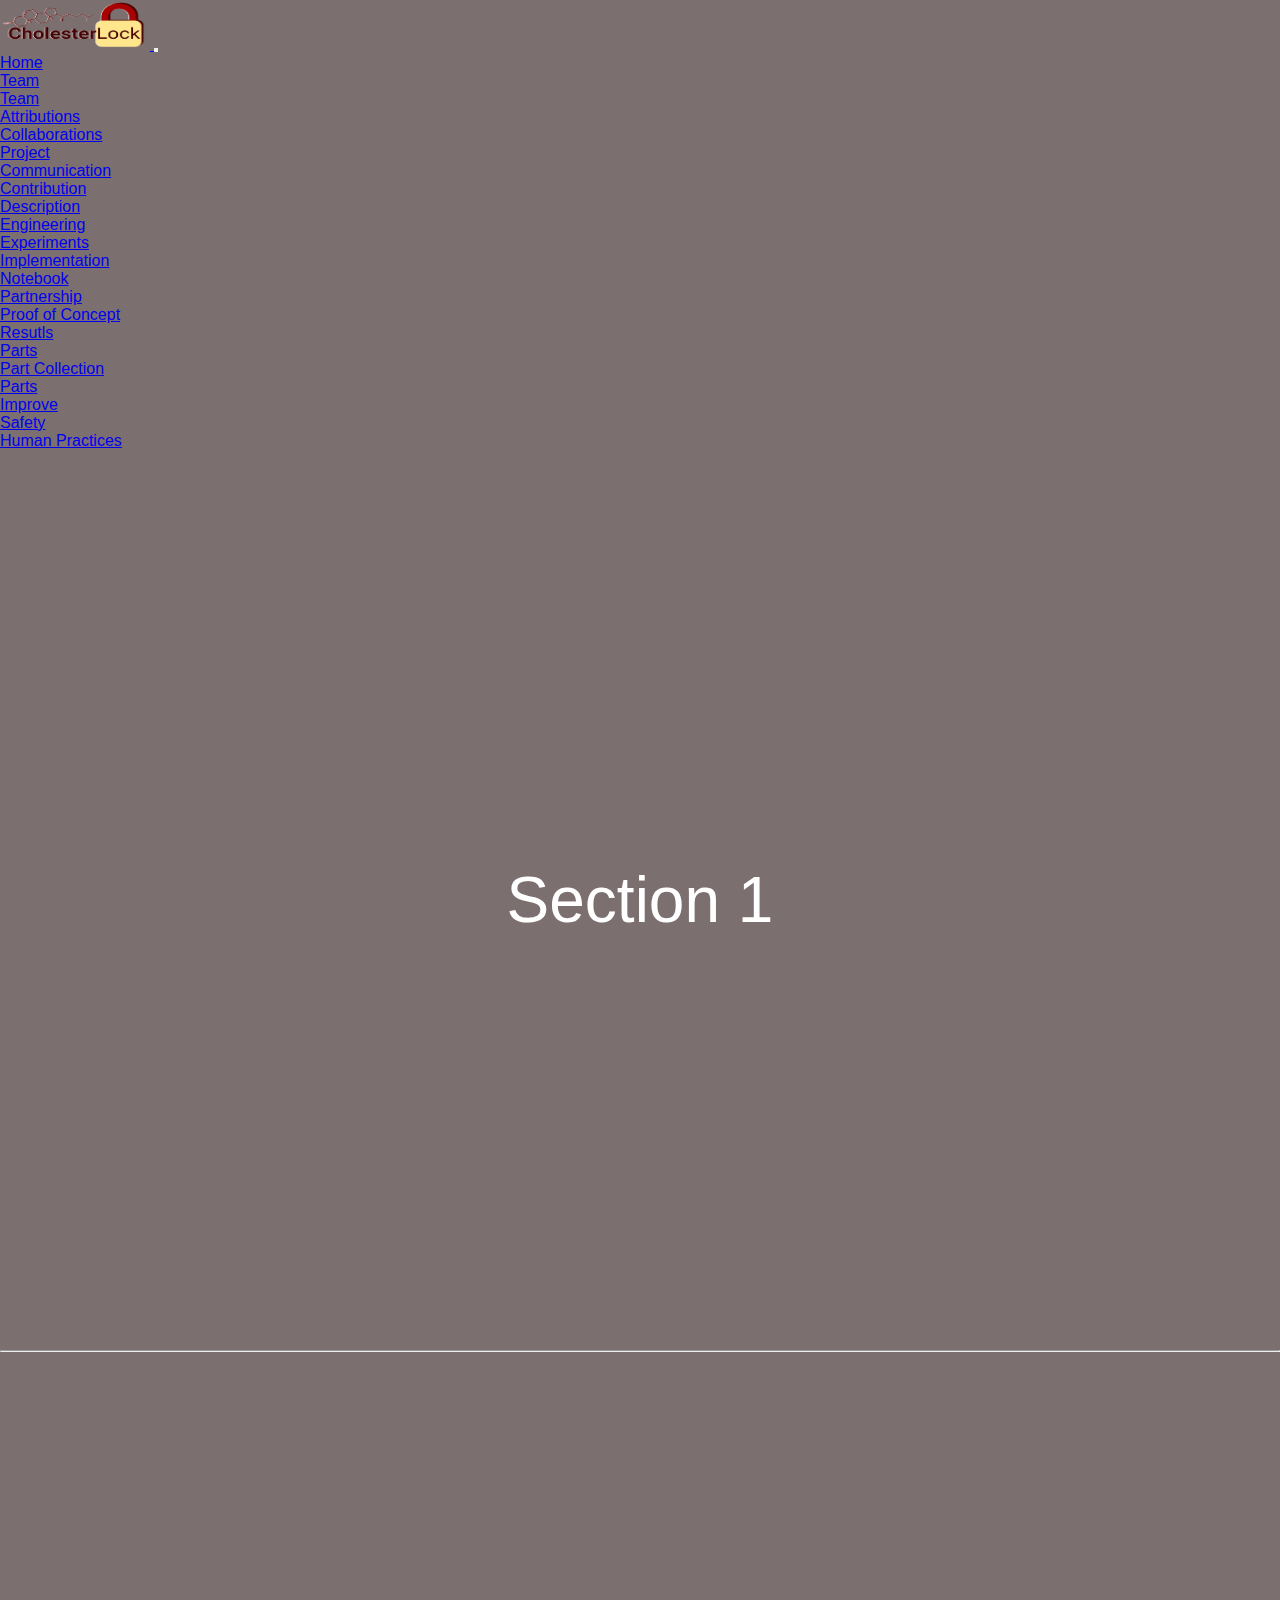
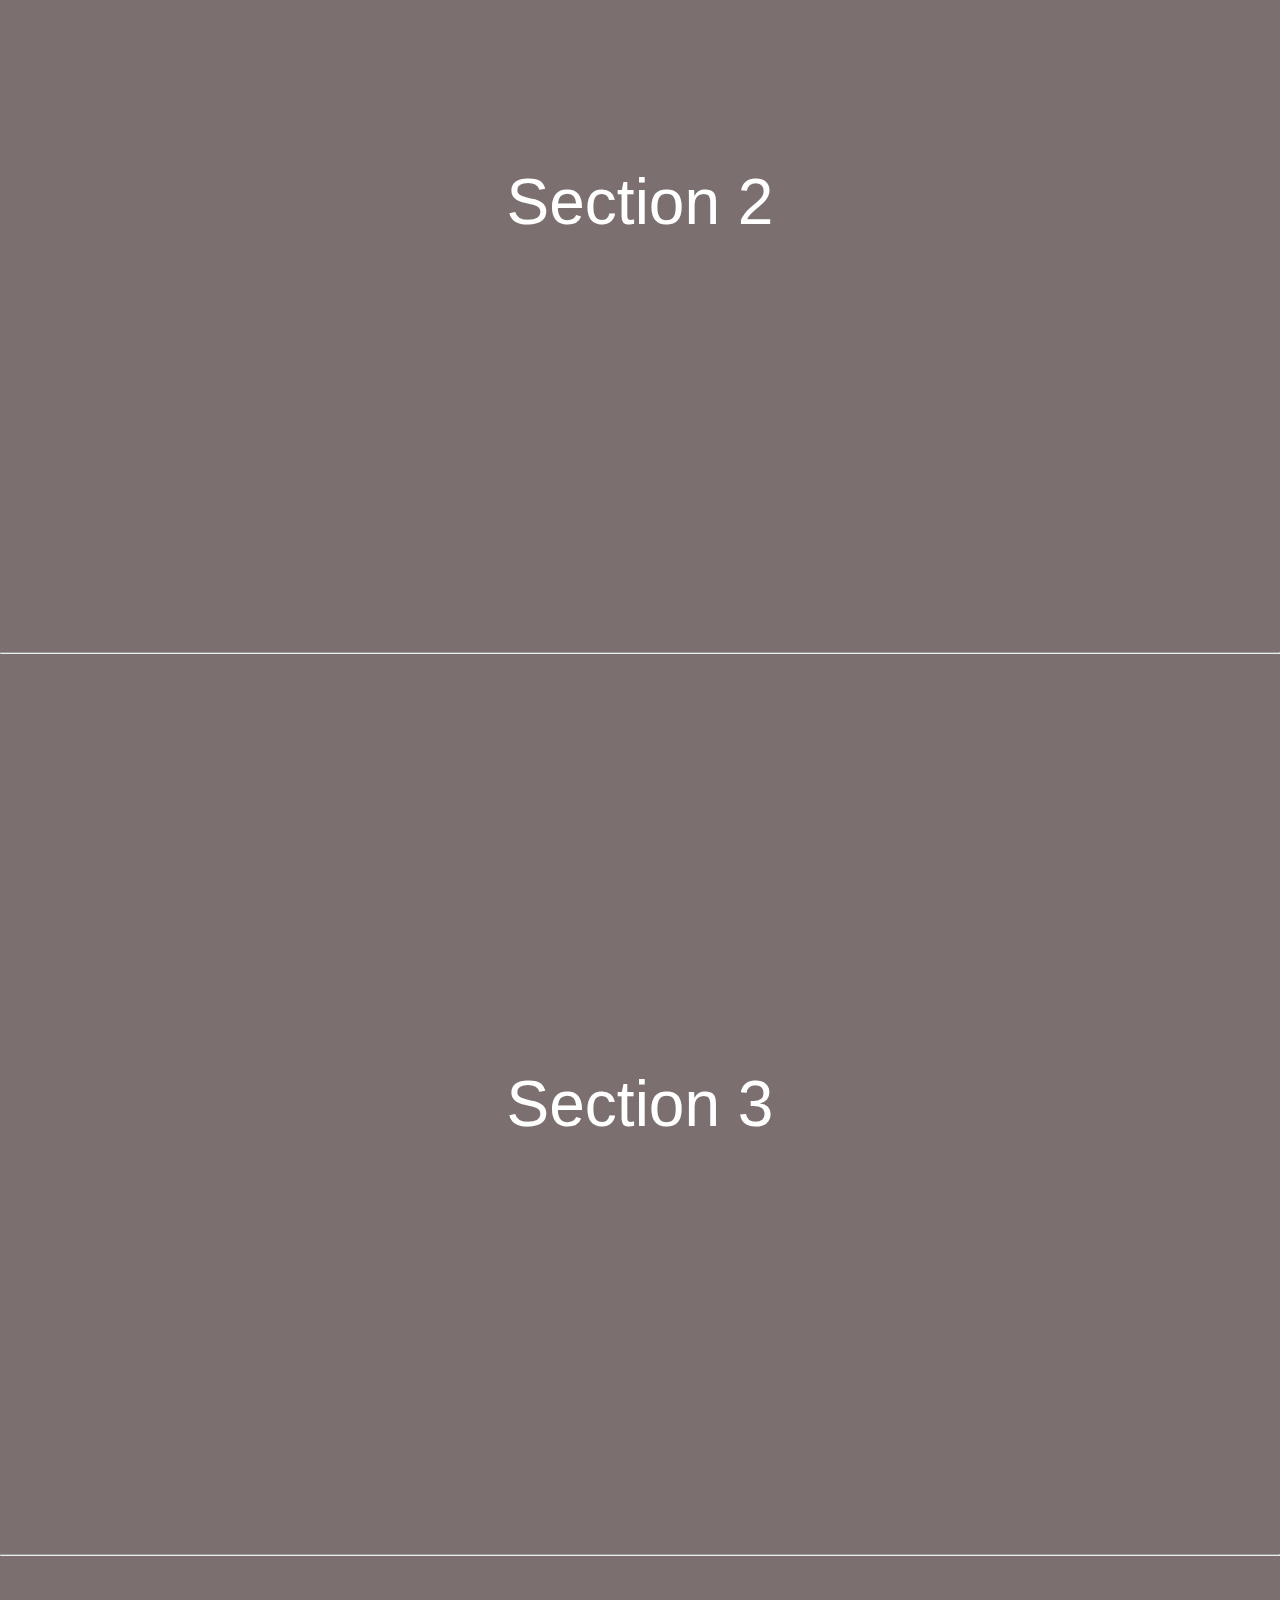
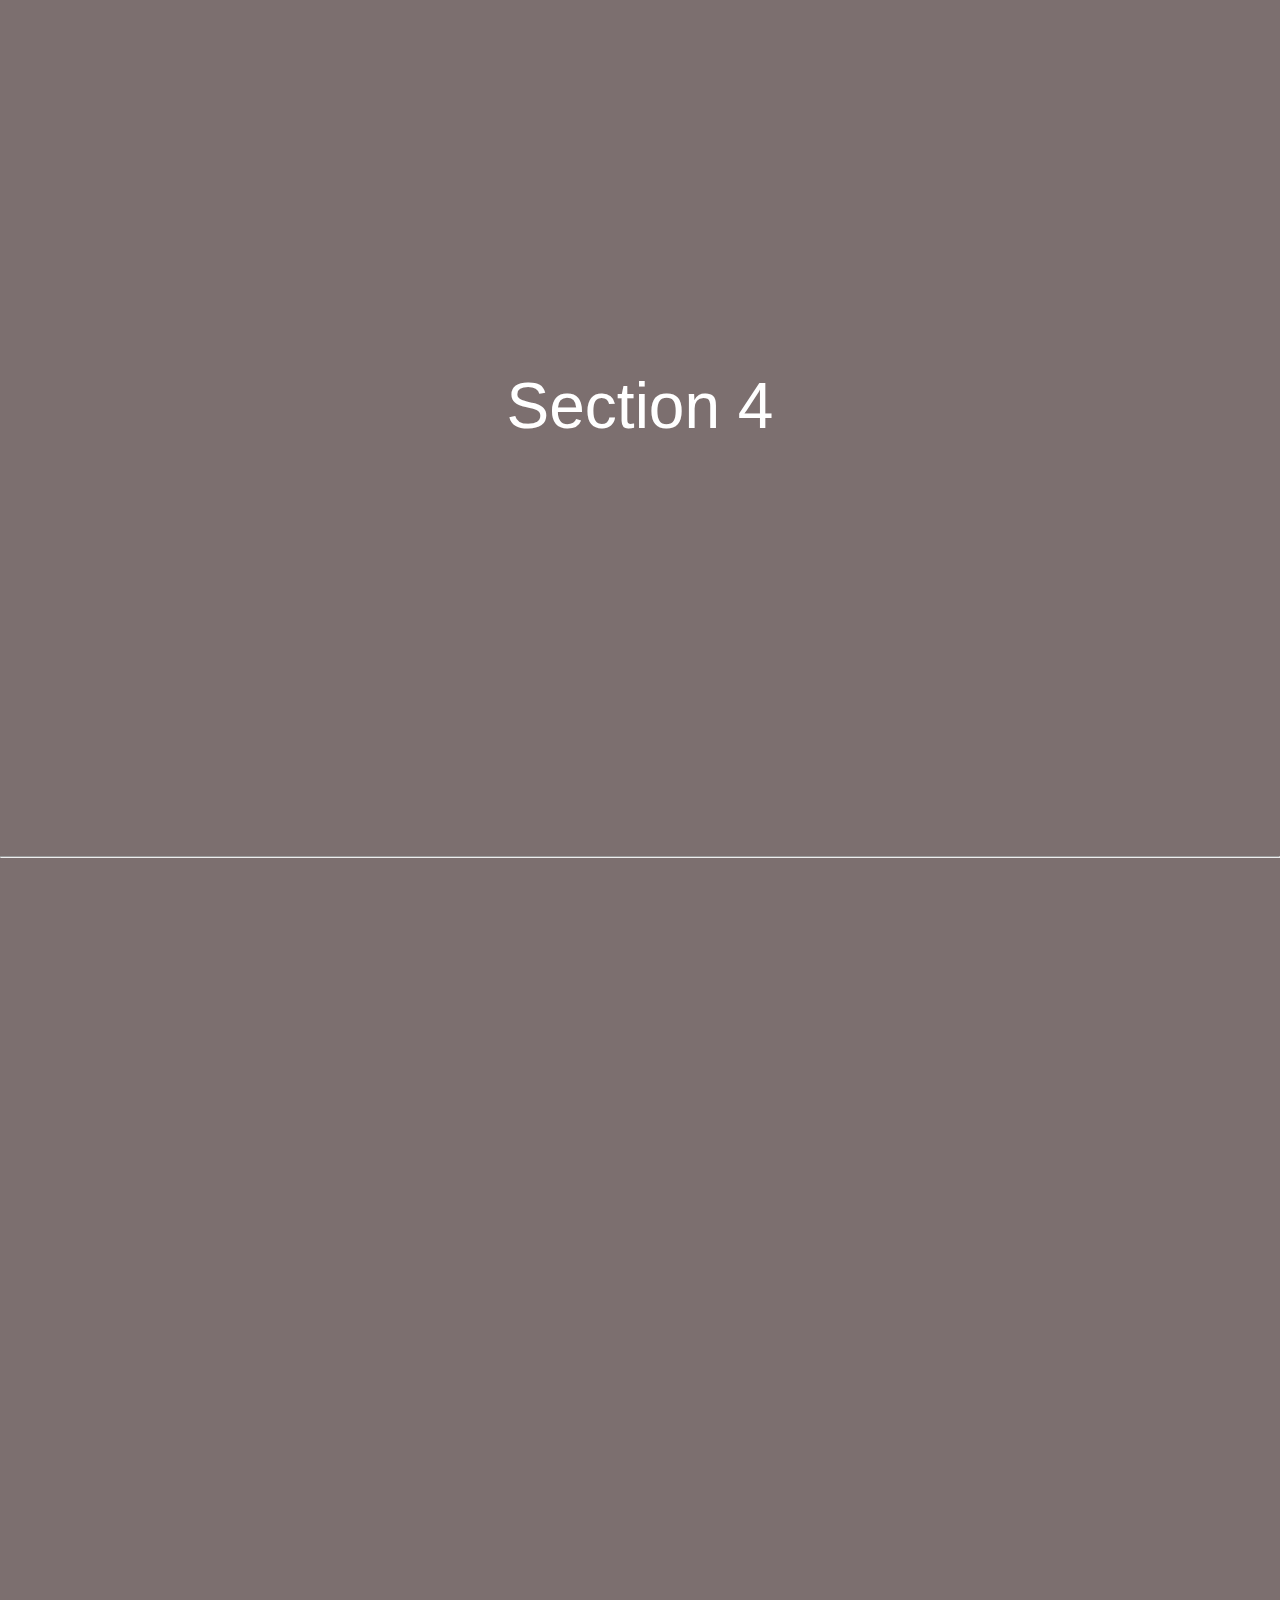
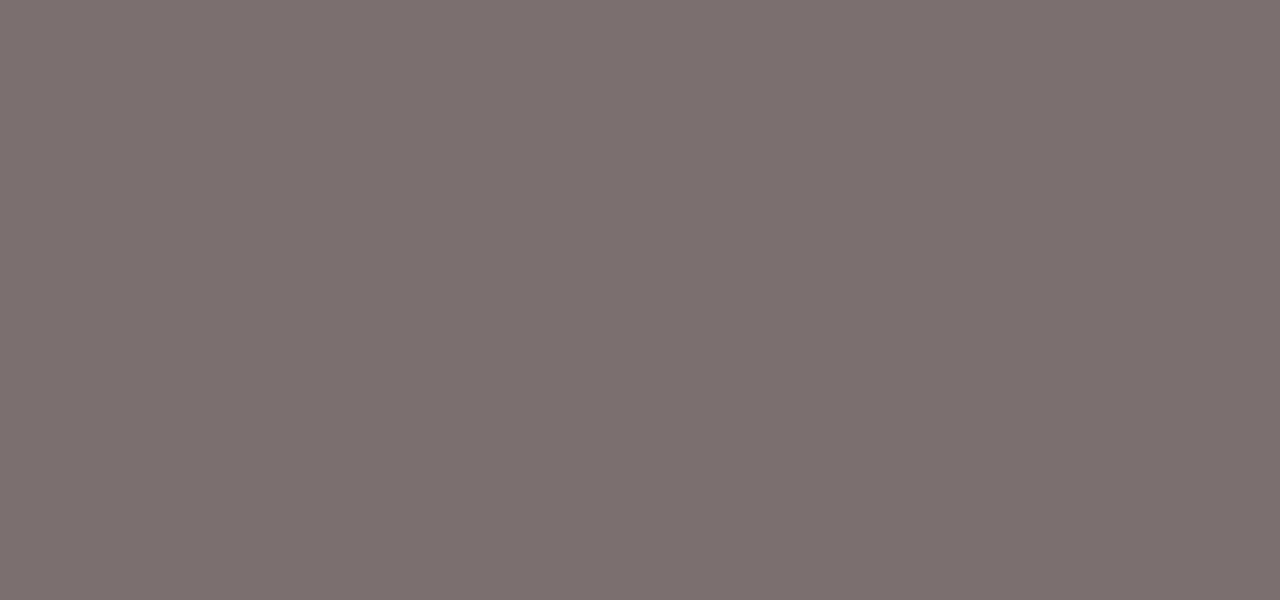
==== description.html @ 38eec0d1 "Progress Bar (Unfinished), Pages Completed" ====
<!doctype html>
<html lang="en">
  <head>
    <!-- Required meta tags -->
    <meta charset="utf-8">
    <meta name="viewport" content="width=device-width, initial-scale=1">

    <!-- Bootstrap CSS -->
    <link href="https://cdn.jsdelivr.net/npm/bootstrap@5.0.2/dist/css/bootstrap.min.css" rel="stylesheet" integrity="sha384-EVSTQN3/azprG1Anm3QDgpJLIm9Nao0Yz1ztcQTwFspd3yD65VohhpuuCOmLASjC" crossorigin="anonymous">
    
    <meta http-equiv="X-UA-Compatible" content="IE=edge">
    <meta name = "viewport" content="width=device-width, initial-scale = 1.0">
    <link rel = "stylesheet" href ="styling.css">
    <script src = "app.js" defer></script>

    <title>CholesterLock</title>
  </head>

  <!-- Scroll Bar --->
  <style> 
  body {
        height: 600vh;
  }

  ::-webkit-scrollbar {
        width: 20px;

  }

  ::-webkit-scrollbar-track {
      background: rgb(255, 255, 255);
  }

  ::-webkit-scrollbar-thumb {
       background: grey;
  }

  </style>

</div>

    <style>
    body {
          background-color: rgb(124, 111, 111);
    }

    </style>


    <nav class = "navbar navbar-expand-sm navbar-light bg-*">

      <a 
        href="home.html"
        class="navbar-brand mb-0 h1">
          <img 
          class = "d-inline-block align-top"
          src="images/CholesterLock Logo-white.png"
          width ="150" height="50" />
          
      </a>
      <button
      type="button"
      data-bs-toggle="collapse"
      data-bs-target="#navBarNav"
      class="navbar-toggler"
      aria-controls="navbarNav"
      aria-expanded="false"
      aria-label="Toggle navigation"
      >
        <span class = "navbar-toggler-icon"></span>
      </button>
      <div
        class="collapse navbar-collapse"
        id = "navbarNav">
        <ul class="navbar-nav">
          <li class = "nav-item active">
            <a href="home.html" class="nav-link active">
              Home
            </a>
          </li>
          <li class = "nav-item dropdown">
            <a href = "#" class = "nav-link dropdown-toggle" 
            id="navbarDropdown"
            role="button"
            data-bs-toggle="dropdown"
            aria-expanded="false"
            >
               Team

            </a>
            <ul class ="dropdown-menu"
            aria-labelledby="navbarDropdown">
              <li><a href="#"
              class = "dropdown-item">Team</a></li>
              <li><a href="#"
              class = "dropdown-item">Attributions</a></li>
              <li><a href="#"
              class = "dropdown-item">Collaborations</a></li>
          </ul>
          
          <li class = "nav-item dropdown">
            <a href = "#" class = "nav-link dropdown-toggle" 
            id="navbarDropdown"
            role="button"
            data-bs-toggle="dropdown"
            aria-expanded="false"
            >
               Project
            
            </a>

          <ul class ="dropdown-menu"
            aria-labelledby="navbarDropdown">
            <li><a href="#"
            class = "dropdown-item">Communication</a></li>
            <li><a href="#"
            class = "dropdown-item">Contribution</a></li>
            <li><a href="#"
            class = "dropdown-item">Description</a></li>
            <li><a href="#"
            class = "dropdown-item">Engineering</a></li>
            <li><a href="#"
            class = "dropdown-item">Experiments</a></li>
            <li><a href="#"
            class = "dropdown-item">Implementation</a></li>
            <li><a href="#"
            class = "dropdown-item">Notebook</a></li>
            <li><a href="#"
            class = "dropdown-item">Partnership</a></li>
            <li><a href="#"
            class = "dropdown-item">Proof of Concept</a></li>
            <li><a href="#"
            class = "dropdown-item">Resutls</a></li>
          </ul>

       
      <li class = "nav-item dropdown">
        <a href = "#" class = "nav-link dropdown-toggle" 
        id="navbarDropdown"
        role="button"
        data-bs-toggle="dropdown"
        aria-expanded="false"
        >
           Parts
      </a>

      <ul class ="dropdown-menu"
      aria-labelledby="navbarDropdown">
        <li><a href="#"
        class = "dropdown-item">Part Collection</a></li>
        <li><a href="#"
        class = "dropdown-item">Parts</a></li>
        <li><a href="#"
        class = "dropdown-item">Improve</a></li>
      </ul>
      </li>

          <li class = "nav-item">
            <a href = "#" class = "nav-link">
              Safety
            </a>
          </li>

        </li>
        <li class = "nav-item">
          <a href = "#" class = "nav-link">
            Human Practices
          </a>
        </li>

        </ul>
      </div>
    </nav>


    <script src="https://cdn.jsdelivr.net/npm/bootstrap@5.0.2/dist/js/bootstrap.bundle.min.js" integrity="sha384-MrcW6ZMFYlzcLA8Nl+NtUVF0sA7MsXsP1UyJoMp4YLEuNSfAP+JcXn/tWtIaxVXM" crossorigin="anonymous">

    </script>

    <!-- Option 2: Separate Popper and Bootstrap JS -->
    <!--
    <script src="https://cdn.jsdelivr.net/npm/@popperjs/core@2.9.2/dist/umd/popper.min.js" integrity="sha384-IQsoLXl5PILFhosVNubq5LC7Qb9DXgDA9i+tQ8Zj3iwWAwPtgFTxbJ8NT4GN1R8p" crossorigin="anonymous"></script>
    <script src="https://cdn.jsdelivr.net/npm/bootstrap@5.0.2/dist/js/bootstrap.min.js" integrity="sha384-cVKIPhGWiC2Al4u+LWgxfKTRIcfu0JTxR+EQDz/bgldoEyl4H0zUF0QKbrJ0EcQF" crossorigin="anonymous"></script>
    -->
  
      <div class="progress-bar">
        <div class="filled"></div>
      </div>

      <section>Section 1</section> <hr>
      <section>Section 2</section> <hr>
      <section>Section 3</section> <hr>
      <section>Section 4</section> <hr>
    

  </body>
</html>
---- styling.css ----
* {
    margin:0;
    padding: 0;
    box-sizing: border-box;
    font-family: sans-serif;
}

body {
    background-color:black;
}

section {
    color: white;
    font-size: 4rem;
    display: grid;
    place-content: center;
    min-height: 100vh;
    
}

.progress-bar {
        position: fixed;
        width: 100%;
        height:  1vh;

}

.filled {
    width:0;
    height: 100%;
    background-image: linear-gradient(to right, red, orange);
}
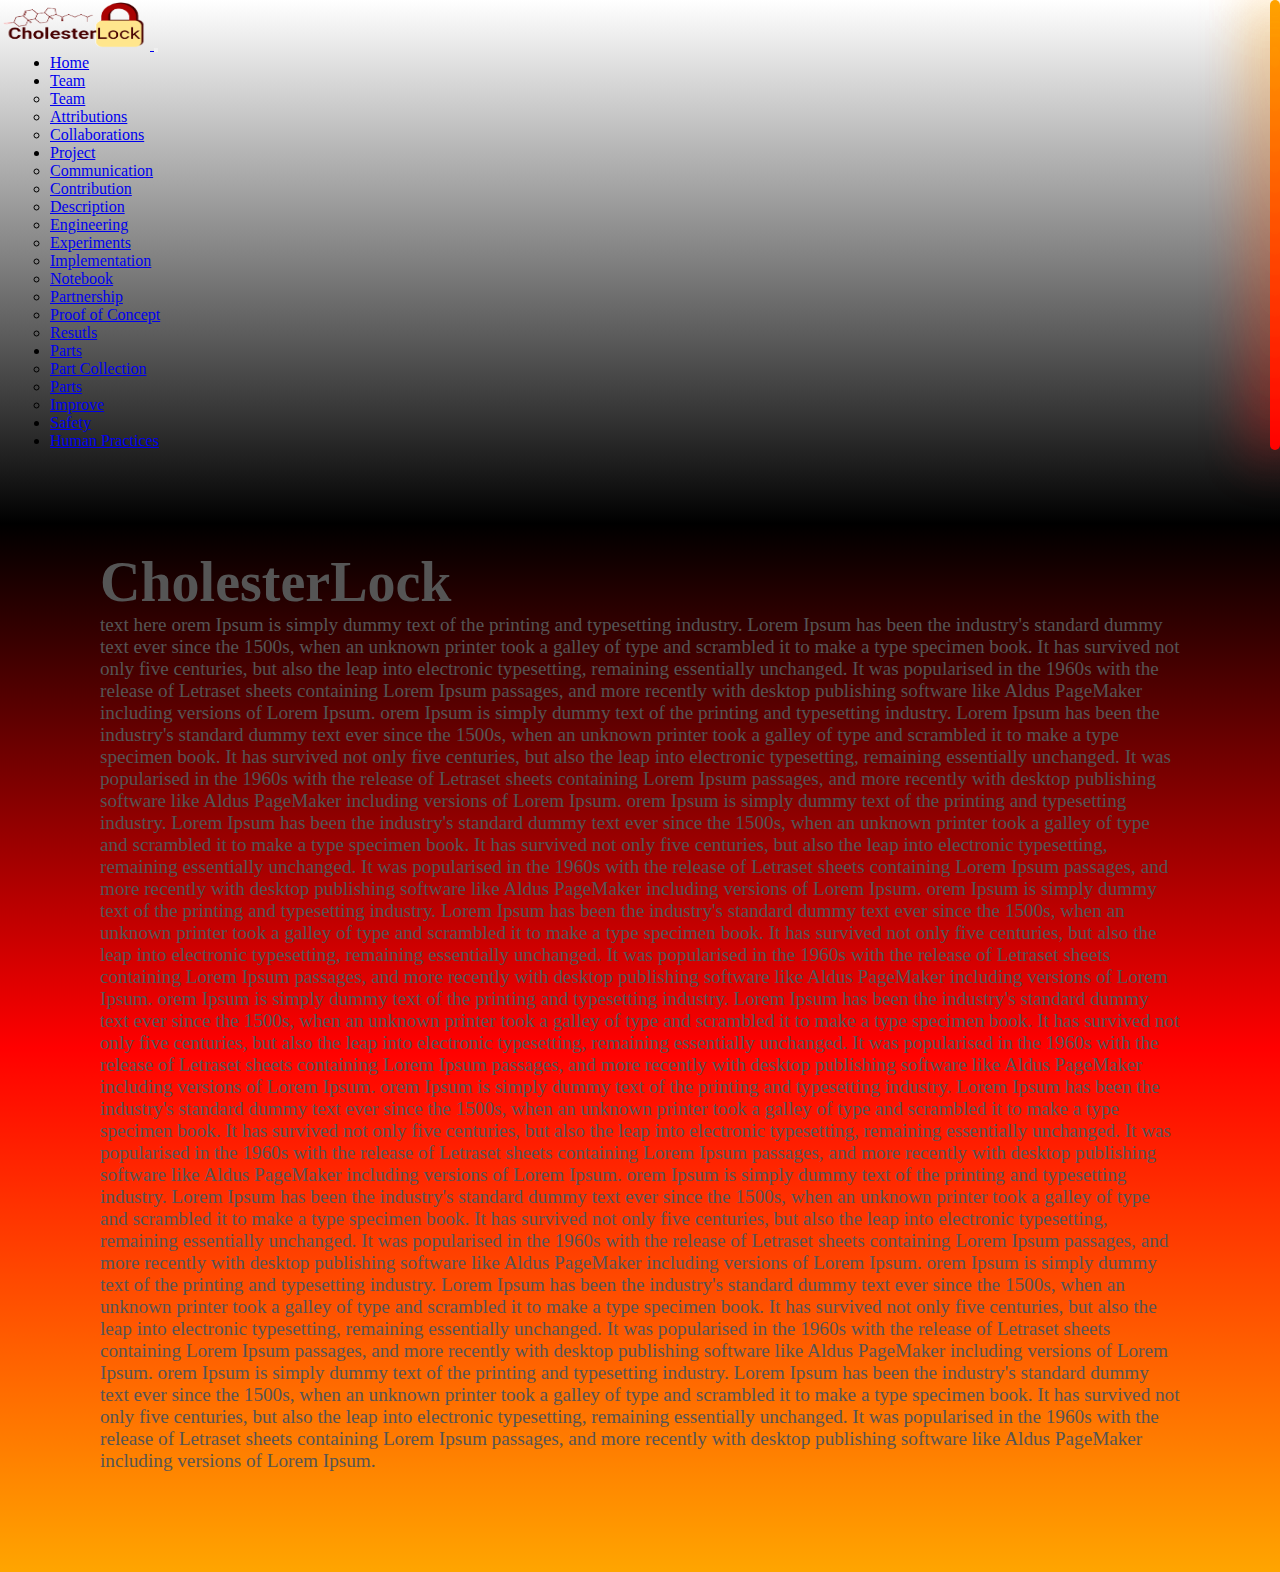
==== commit 246d9ca8: "Vertical Progress Bar" ====
--- a/description.html
+++ b/description.html
@@ -7,47 +7,16 @@
 
     <!-- Bootstrap CSS -->
     <link href="https://cdn.jsdelivr.net/npm/bootstrap@5.0.2/dist/css/bootstrap.min.css" rel="stylesheet" integrity="sha384-EVSTQN3/azprG1Anm3QDgpJLIm9Nao0Yz1ztcQTwFspd3yD65VohhpuuCOmLASjC" crossorigin="anonymous">
-    
     <meta http-equiv="X-UA-Compatible" content="IE=edge">
-    <meta name = "viewport" content="width=device-width, initial-scale = 1.0">
     <link rel = "stylesheet" href ="styling.css">
     <script src = "app.js" defer></script>
 
     <title>CholesterLock</title>
   </head>
 
-  <!-- Scroll Bar --->
-  <style> 
-  body {
-        height: 600vh;
-  }
-
-  ::-webkit-scrollbar {
-        width: 20px;
-
-  }
-
-  ::-webkit-scrollbar-track {
-      background: rgb(255, 255, 255);
-  }
-
-  ::-webkit-scrollbar-thumb {
-       background: grey;
-  }
-
-  </style>
-
 </div>
 
-    <style>
-    body {
-          background-color: rgb(124, 111, 111);
-    }
-
-    </style>
-
-
-    <nav class = "navbar navbar-expand-sm navbar-light bg-*">
+    <nav class = "navbar navbar-expand-lg navbar-light bg-* fixed-top">
 
       <a 
         href="home.html"
@@ -62,25 +31,33 @@
       type="button"
       data-bs-toggle="collapse"
       data-bs-target="#navBarNav"
-      class="navbar-toggler"
+      class="navbar-toggler ps-0"
       aria-controls="navbarNav"
       aria-expanded="false"
       aria-label="Toggle navigation"
       >
-        <span class = "navbar-toggler-icon"></span>
+      <span
+        class="d-flex justify-content-start align-items-center navbar-toggler-icon"
+        >
+      <i class="fas fa-bars"></i>
+      </span>
       </button>
+
       <div
-        class="collapse navbar-collapse"
-        id = "navbarNav">
-        <ul class="navbar-nav">
+        class="collapse navbar-collapse navbarcolour"
+        id = "navbarNav" >
+        <ul class="navbar-nav navbar-nav me-auto mb-2 mb-lg-0">
           <li class = "nav-item active">
-            <a href="home.html" class="nav-link active">
-              Home
-            </a>
+          <a class="nav-link active" aria-current="page" href="home.html">
+            Home
+              
+          </a>
           </li>
+
           <li class = "nav-item dropdown">
-            <a href = "#" class = "nav-link dropdown-toggle" 
-            id="navbarDropdown"
+            <a href = "#" class = "nav-link dropdown-toggle nav-link active"
+            rel = "nofollow"
+            target="_blank"
             role="button"
             data-bs-toggle="dropdown"
             aria-expanded="false"
@@ -99,7 +76,7 @@
           </ul>
           
           <li class = "nav-item dropdown">
-            <a href = "#" class = "nav-link dropdown-toggle" 
+            <a href = "#" class = "nav-link dropdown-toggle nav-link active" 
             id="navbarDropdown"
             role="button"
             data-bs-toggle="dropdown"
@@ -135,7 +112,7 @@
 
        
       <li class = "nav-item dropdown">
-        <a href = "#" class = "nav-link dropdown-toggle" 
+        <a href = "#" class = "nav-link dropdown-toggle nav-link active" 
         id="navbarDropdown"
         role="button"
         data-bs-toggle="dropdown"
@@ -156,14 +133,14 @@
       </li>
 
           <li class = "nav-item">
-            <a href = "#" class = "nav-link">
+            <a href = "#" class = "nav-link nav-link active">
               Safety
             </a>
           </li>
 
         </li>
         <li class = "nav-item">
-          <a href = "#" class = "nav-link">
+          <a href = "#" class = "nav-link nav-link active">
             Human Practices
           </a>
         </li>
@@ -183,14 +160,39 @@
     <script src="https://cdn.jsdelivr.net/npm/bootstrap@5.0.2/dist/js/bootstrap.min.js" integrity="sha384-cVKIPhGWiC2Al4u+LWgxfKTRIcfu0JTxR+EQDz/bgldoEyl4H0zUF0QKbrJ0EcQF" crossorigin="anonymous"></script>
     -->
   
-      <div class="progress-bar">
-        <div class="filled"></div>
-      </div>
 
-      <section>Section 1</section> <hr>
-      <section>Section 2</section> <hr>
-      <section>Section 3</section> <hr>
-      <section>Section 4</section> <hr>
+      <div id = "progressbar"></div>
+      <div id = "scrollPath"></div>
+      <div id = "percent"></div>
+
+      <section>
+        <h2>CholesterLock</h2>
+        <p> text here
+          orem Ipsum is simply dummy text of the printing and typesetting industry. Lorem Ipsum has been the industry's standard dummy text ever since the 1500s, when an unknown printer took a galley of type and scrambled it to make a type specimen book. It has survived not only five centuries, but also the leap into electronic typesetting, remaining essentially unchanged. It was popularised in the 1960s with the release of Letraset sheets containing Lorem Ipsum passages, and more recently with desktop publishing software like Aldus PageMaker including versions of Lorem Ipsum.
+          orem Ipsum is simply dummy text of the printing and typesetting industry. Lorem Ipsum has been the industry's standard dummy text ever since the 1500s, when an unknown printer took a galley of type and scrambled it to make a type specimen book. It has survived not only five centuries, but also the leap into electronic typesetting, remaining essentially unchanged. It was popularised in the 1960s with the release of Letraset sheets containing Lorem Ipsum passages, and more recently with desktop publishing software like Aldus PageMaker including versions of Lorem Ipsum.
+          orem Ipsum is simply dummy text of the printing and typesetting industry. Lorem Ipsum has been the industry's standard dummy text ever since the 1500s, when an unknown printer took a galley of type and scrambled it to make a type specimen book. It has survived not only five centuries, but also the leap into electronic typesetting, remaining essentially unchanged. It was popularised in the 1960s with the release of Letraset sheets containing Lorem Ipsum passages, and more recently with desktop publishing software like Aldus PageMaker including versions of Lorem Ipsum.
+          orem Ipsum is simply dummy text of the printing and typesetting industry. Lorem Ipsum has been the industry's standard dummy text ever since the 1500s, when an unknown printer took a galley of type and scrambled it to make a type specimen book. It has survived not only five centuries, but also the leap into electronic typesetting, remaining essentially unchanged. It was popularised in the 1960s with the release of Letraset sheets containing Lorem Ipsum passages, and more recently with desktop publishing software like Aldus PageMaker including versions of Lorem Ipsum.
+          orem Ipsum is simply dummy text of the printing and typesetting industry. Lorem Ipsum has been the industry's standard dummy text ever since the 1500s, when an unknown printer took a galley of type and scrambled it to make a type specimen book. It has survived not only five centuries, but also the leap into electronic typesetting, remaining essentially unchanged. It was popularised in the 1960s with the release of Letraset sheets containing Lorem Ipsum passages, and more recently with desktop publishing software like Aldus PageMaker including versions of Lorem Ipsum.
+          orem Ipsum is simply dummy text of the printing and typesetting industry. Lorem Ipsum has been the industry's standard dummy text ever since the 1500s, when an unknown printer took a galley of type and scrambled it to make a type specimen book. It has survived not only five centuries, but also the leap into electronic typesetting, remaining essentially unchanged. It was popularised in the 1960s with the release of Letraset sheets containing Lorem Ipsum passages, and more recently with desktop publishing software like Aldus PageMaker including versions of Lorem Ipsum.
+          orem Ipsum is simply dummy text of the printing and typesetting industry. Lorem Ipsum has been the industry's standard dummy text ever since the 1500s, when an unknown printer took a galley of type and scrambled it to make a type specimen book. It has survived not only five centuries, but also the leap into electronic typesetting, remaining essentially unchanged. It was popularised in the 1960s with the release of Letraset sheets containing Lorem Ipsum passages, and more recently with desktop publishing software like Aldus PageMaker including versions of Lorem Ipsum.
+          orem Ipsum is simply dummy text of the printing and typesetting industry. Lorem Ipsum has been the industry's standard dummy text ever since the 1500s, when an unknown printer took a galley of type and scrambled it to make a type specimen book. It has survived not only five centuries, but also the leap into electronic typesetting, remaining essentially unchanged. It was popularised in the 1960s with the release of Letraset sheets containing Lorem Ipsum passages, and more recently with desktop publishing software like Aldus PageMaker including versions of Lorem Ipsum.
+          orem Ipsum is simply dummy text of the printing and typesetting industry. Lorem Ipsum has been the industry's standard dummy text ever since the 1500s, when an unknown printer took a galley of type and scrambled it to make a type specimen book. It has survived not only five centuries, but also the leap into electronic typesetting, remaining essentially unchanged. It was popularised in the 1960s with the release of Letraset sheets containing Lorem Ipsum passages, and more recently with desktop publishing software like Aldus PageMaker including versions of Lorem Ipsum.
+
+        </p>
+      </section>
+
+
+      <script type ="text/javascript">
+        var progressbar = document.getElementById("progressbar");
+        var percent = document.getElementById("percent");
+
+        var totalHeight = document.body.scrollHeight - window.innerHeight;
+        window.onscroll = function(){
+          var progress = (window.pageYOffset / totalHeight) * 100;
+          progressbar.style.height = progress + "%";
+        }
+      </script>
+
     
 
   </body>
--- a/styling.css
+++ b/styling.css
@@ -1,32 +1,135 @@
 * {
     margin:0;
     padding: 0;
-    box-sizing: border-box;
-    font-family: sans-serif;
+    font-family: "sans-serif";
 }
 
-body {
-    background-color:black;
+.navbar-nav > li{
+    margin-left:50px;
+    margin-right:30px;
 }
 
-section {
-    color: white;
-    font-size: 4rem;
-    display: grid;
-    place-content: center;
-    min-height: 100vh;
-    
+/* Color of the links BEFORE scroll */
+.navbar-scroll .nav-link,
+.navbar-scroll .navbar-toggler .fa-bars {
+  color: #fff;
 }
 
-.progress-bar {
-        position: fixed;
-        width: 100%;
-        height:  1vh;
+/* Color of the links AFTER scroll */
+.navbar-scrolled .nav-link,
+.navbar-scrolled .navbar-toggler .fa-bars {
+  color: #4f4f4f;
+}
+
+/* Color of the navbar AFTER scroll */
+.navbar-scrolled {
+  background-color: #fff;
+}
+
+/* An optional height of the navbar AFTER scroll */
+.navbar.navbar-scroll.navbar-scrolled {
+  padding-top: 5px;
+  padding-bottom: 5px;
+}
+
+
+body {
+    background: linear-gradient(rgb(255, 255, 255),rgb(0, 0, 0), red, orange);
+}
+
+section
+{
+    padding: 100px;
 
 }
 
-.filled {
-    width:0;
+section h2 
+{
+    font-size: 3.5em;
+    color: #555;
+
+}
+
+section p 
+{
+    font-size: 1.2em;
+    color: #555;
+}
+
+::-webkit-scrollbar
+{
+    width: 0;
+}
+#scrollPath
+{
+    position: fixed;
+    top: 0;
+    right: 0;
+    width: 10 px;
     height: 100%;
-    background-image: linear-gradient(to right, red, orange);
-}+    background: rgba(255,255,255,0.05);
+}
+
+#progressbar
+{
+    position: fixed;
+    top: 0;
+    right: 0;
+    width: 10px;
+    height: 50%;
+    border-radius: 10px;
+    background: linear-gradient(to top, red, orange);
+    animation: animate 5s linear infinite;
+
+}
+
+#progressbar:before
+{
+    content:'';
+    position: absolute;
+    top: 0;
+    Left: 0;
+    width: 100%;
+    height: 100%;
+    background: linear-gradient(to top, red, orange);
+    filter: blur(10px;);
+}
+
+#progressbar:before,
+#progressbar:after
+{
+    content:'';
+    position: absolute;
+    top: 0;
+    Left: 0;
+    width: 10px;
+    height: 100%;
+    background: linear-gradient(to top, red, orange);
+    filter: blur(30px);
+
+}
+#progressbar:after
+{
+    content:'';
+    position: absolute;
+    top: 0;
+    Left: 0;
+    width: 10[x];
+    height: 100%;
+    background: linear-gradient(to top, red, orange);
+    filter: blur(30px;);
+
+}
+
+@keyframes animate
+{
+    0%,100%
+    {
+        filter: hue-rotate(0deg);
+    }
+    50%
+    {
+        filter: hue-rotate(360deg);
+    }
+}
+
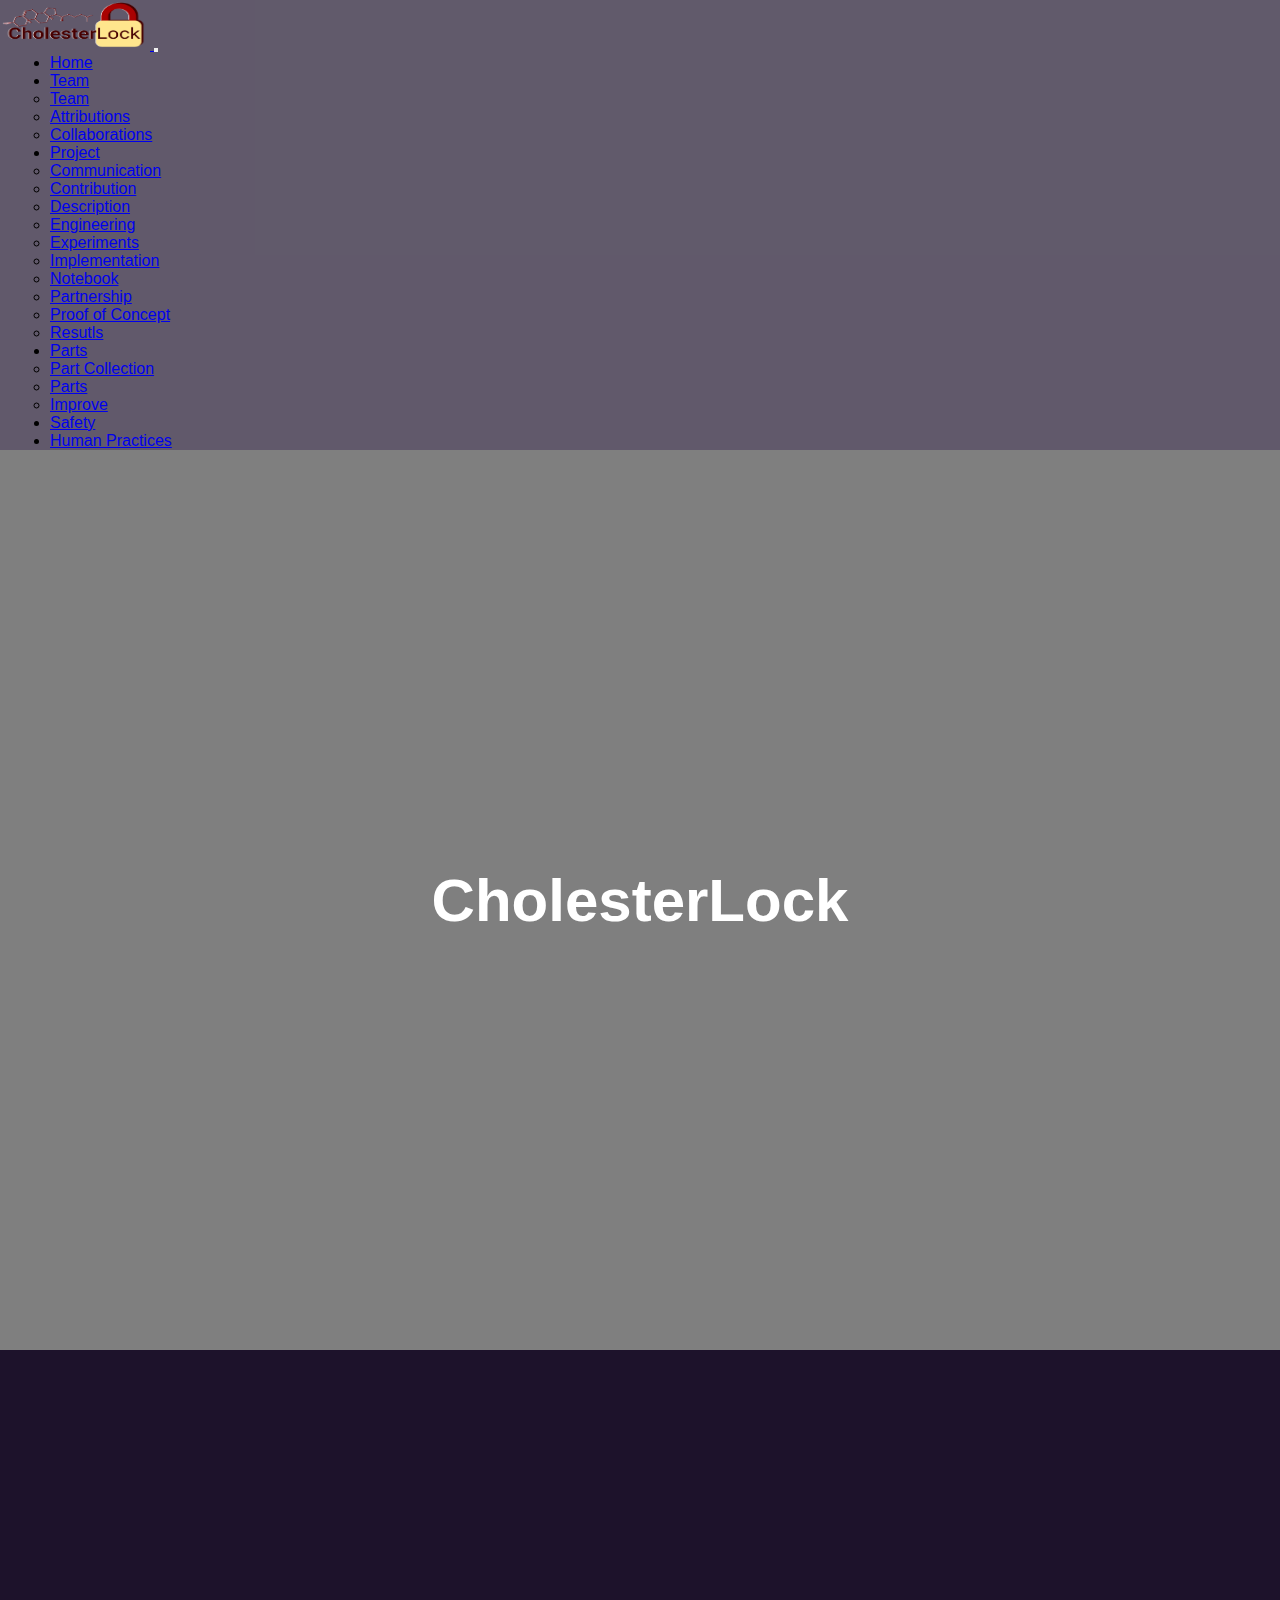
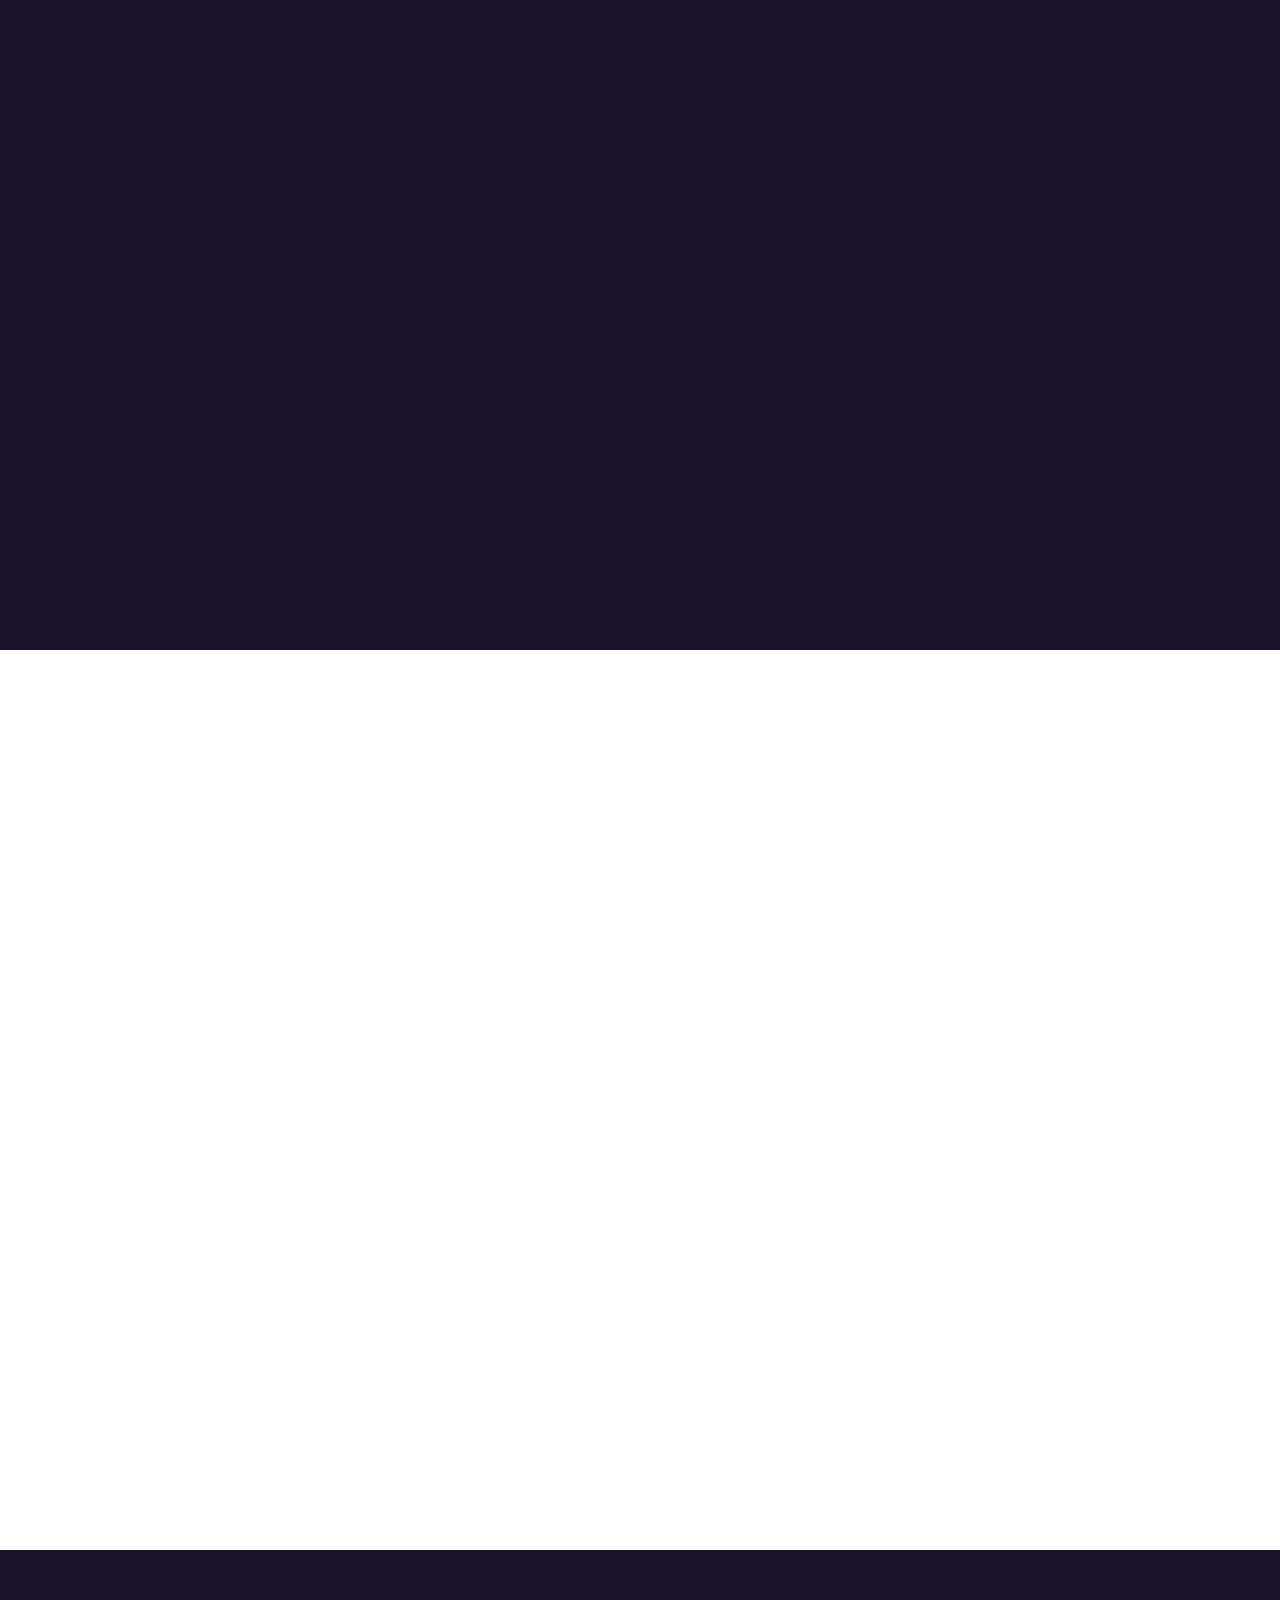
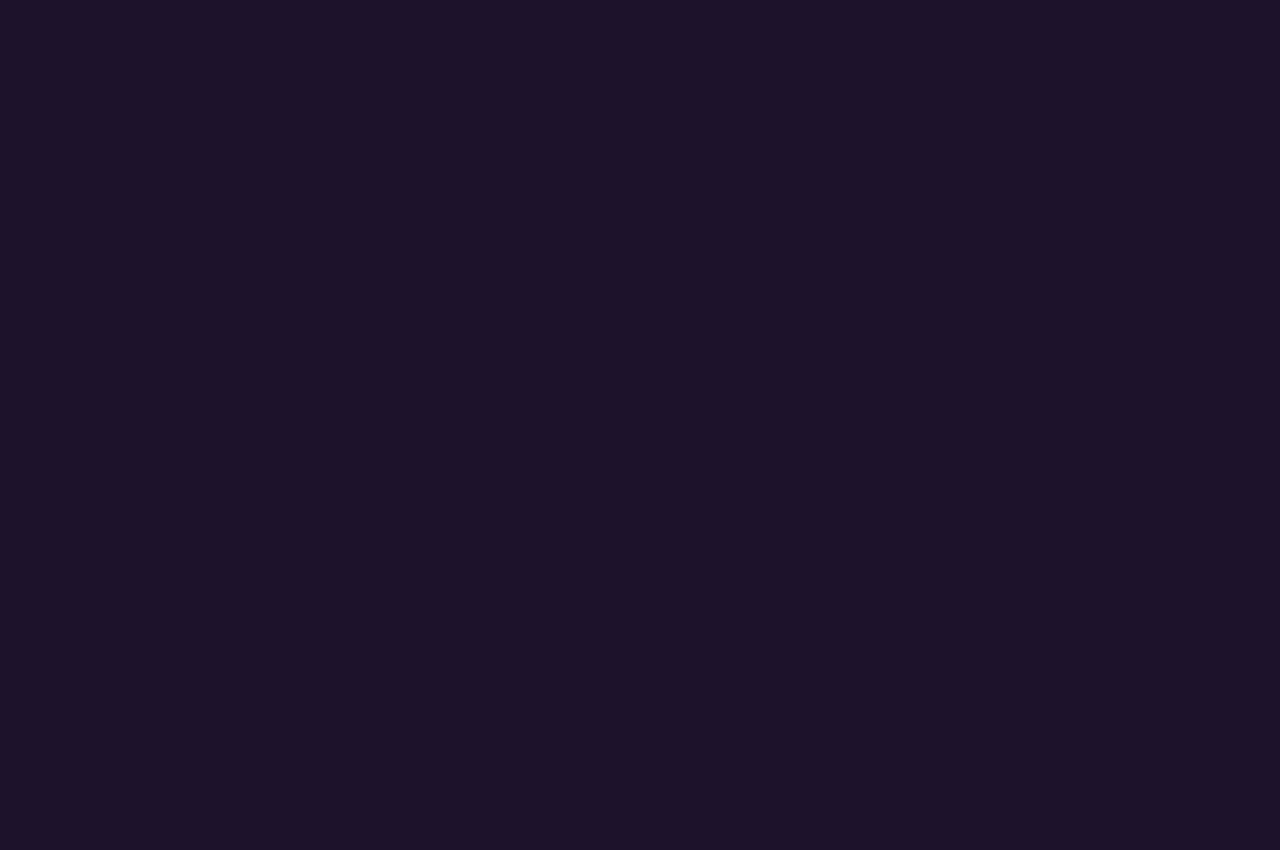
==== commit 63b79ae8: "Sectioned" ====
--- a/description.html
+++ b/description.html
@@ -1,5 +1,6 @@
 <!doctype html>
 <html lang="en">
+
   <head>
     <!-- Required meta tags -->
     <meta charset="utf-8">
@@ -14,9 +15,13 @@
     <title>CholesterLock</title>
   </head>
 
+<body>
+
+
 </div>
 
-    <nav class = "navbar navbar-expand-lg navbar-light bg-* fixed-top">
+     <!-- Navigation Bar -->
+    <nav class = "navbar navbar-expand-lg navbar-light fixed-top">
 
       <a 
         href="home.html"
@@ -137,7 +142,7 @@
               Safety
             </a>
           </li>
-
+ 
         </li>
         <li class = "nav-item">
           <a href = "#" class = "nav-link nav-link active">
@@ -145,55 +150,107 @@
           </a>
         </li>
 
+          <!-- Include jQuery -->
+        <script src="path/to/jquery.min.js"></script>
+        <!-- Include Bootstrap JavaScript -->
+        <script src="path/to/bootstrap.min.js"></script>
+
         </ul>
       </div>
     </nav>
 
-
-    <script src="https://cdn.jsdelivr.net/npm/bootstrap@5.0.2/dist/js/bootstrap.bundle.min.js" integrity="sha384-MrcW6ZMFYlzcLA8Nl+NtUVF0sA7MsXsP1UyJoMp4YLEuNSfAP+JcXn/tWtIaxVXM" crossorigin="anonymous">
+     
+    <section>
+      <video src="videos/testvid.mp4" autoplay muted loop></video>
+      <div class="video-overlay">
+      <h1> CholesterLock</h1>
+    </div>
+    </section>
+
+    <section>
+      <div class = "container reveal">
+        <h2>Your Title</h2>
+        <div class = "cards">
+          <div class = "text-card">
+           <h3>Title</h3>
+            <p> Lorem ipsum dolor sit amet, consectetur adipiscing elit. Nam a eleifend urna. In egestas ut erat id molestie. Etiam dapibus condimentum magna ut vestibulum. Donec quis leo in dui facilisis feugiat. Quisque ultricies sollicitudin suscipit. Phasellus in mollis felis. Phasellus eget laoreet felis. Etiam lacinia at sem a placerat.</p>
+        </div>
+        <div class = "text-card">
+          <h3>Title</h3>
+          <p> Lorem ipsum dolor sit amet, consectetur adipiscing elit. Nam a eleifend urna. In egestas ut erat id molestie. Etiam dapibus condimentum magna ut vestibulum. Donec quis leo in dui facilisis feugiat. Quisque ultricies sollicitudin suscipit. Phasellus in mollis felis. Phasellus eget laoreet felis. Etiam lacinia at sem a placerat.</p>
+        </div>
+        <div class = "text-card">
+          <h3>Title</h3>
+          <p> Lorem ipsum dolor sit amet, consectetur adipiscing elit. Nam a eleifend urna. In egestas ut erat id molestie. Etiam dapibus condimentum magna ut vestibulum. Donec quis leo in dui facilisis feugiat. Quisque ultricies sollicitudin suscipit. Phasellus in mollis felis. Phasellus eget laoreet felis. Etiam lacinia at sem a placerat.</p>
+        </div>
+      </div>
+    </div>
+    </section>
+
+    <section>
+      <div class = "container reveal">
+        <h2>Your Title</h2>
+        <div class = "cards">
+          <div class = "text-card">
+           <h3>Title</h3>
+            <p> Lorem ipsum dolor sit amet, consectetur adipiscing elit. Nam a eleifend urna. In egestas ut erat id molestie. Etiam dapibus condimentum magna ut vestibulum. Donec quis leo in dui facilisis feugiat. Quisque ultricies sollicitudin suscipit. Phasellus in mollis felis. Phasellus eget laoreet felis. Etiam lacinia at sem a placerat.</p>
+        </div>
+        <div class = "text-card">
+          <h3>Title</h3>
+          <p> Lorem ipsum dolor sit amet, consectetur adipiscing elit. Nam a eleifend urna. In egestas ut erat id molestie. Etiam dapibus condimentum magna ut vestibulum. Donec quis leo in dui facilisis feugiat. Quisque ultricies sollicitudin suscipit. Phasellus in mollis felis. Phasellus eget laoreet felis. Etiam lacinia at sem a placerat.</p>
+        </div>
+        <div class = "text-card">
+          <h3>Title</h3>
+          <p> Lorem ipsum dolor sit amet, consectetur adipiscing elit. Nam a eleifend urna. In egestas ut erat id molestie. Etiam dapibus condimentum magna ut vestibulum. Donec quis leo in dui facilisis feugiat. Quisque ultricies sollicitudin suscipit. Phasellus in mollis felis. Phasellus eget laoreet felis. Etiam lacinia at sem a placerat.</p>
+        </div>
+      </div>
+    </div>
+    </section>
+
+    <section>
+      <div class = "container reveal">
+        <h2>Your Title</h2>
+        <div class = "cards">
+          <div class = "text-card">
+           <h3>Title</h3>
+            <p> Lorem ipsum dolor sit amet, consectetur adipiscing elit. Nam a eleifend urna. In egestas ut erat id molestie. Etiam dapibus condimentum magna ut vestibulum. Donec quis leo in dui facilisis feugiat. Quisque ultricies sollicitudin suscipit. Phasellus in mollis felis. Phasellus eget laoreet felis. Etiam lacinia at sem a placerat.</p>
+        </div>
+        <div class = "text-card">
+          <h3>Title</h3>
+          <p> Lorem ipsum dolor sit amet, consectetur adipiscing elit. Nam a eleifend urna. In egestas ut erat id molestie. Etiam dapibus condimentum magna ut vestibulum. Donec quis leo in dui facilisis feugiat. Quisque ultricies sollicitudin suscipit. Phasellus in mollis felis. Phasellus eget laoreet felis. Etiam lacinia at sem a placerat.</p>
+        </div>
+        <div class = "text-card">
+          <h3>Title</h3>
+          <p> Lorem ipsum dolor sit amet, consectetur adipiscing elit. Nam a eleifend urna. In egestas ut erat id molestie. Etiam dapibus condimentum magna ut vestibulum. Donec quis leo in dui facilisis feugiat. Quisque ultricies sollicitudin suscipit. Phasellus in mollis felis. Phasellus eget laoreet felis. Etiam lacinia at sem a placerat.</p>
+        </div>
+      </div>
+    </div>
+    </section>
+
+    <script type = "text/javascript">
+    window.addEventListener('scroll', reveal);
+
+    function reveal(){
+      var reveals = document.querySelectorAll('.reveal');
+
+      for(var i = 0; i < reveals.length; i++){
+
+        var windowheight = window.innerHeight;
+        var revealtop = reveals[i].getBoundingClientRect().top;
+        var revealpoint = 150;
+
+        if(revealtop < windowheight - revealpoint){
+            reveals[i].classList.add('active');
+        }
+        else{
+          reveals[i].classList.remove('active');
+        }
+      }
+    }
 
     </script>
 
-    <!-- Option 2: Separate Popper and Bootstrap JS -->
-    <!--
-    <script src="https://cdn.jsdelivr.net/npm/@popperjs/core@2.9.2/dist/umd/popper.min.js" integrity="sha384-IQsoLXl5PILFhosVNubq5LC7Qb9DXgDA9i+tQ8Zj3iwWAwPtgFTxbJ8NT4GN1R8p" crossorigin="anonymous"></script>
-    <script src="https://cdn.jsdelivr.net/npm/bootstrap@5.0.2/dist/js/bootstrap.min.js" integrity="sha384-cVKIPhGWiC2Al4u+LWgxfKTRIcfu0JTxR+EQDz/bgldoEyl4H0zUF0QKbrJ0EcQF" crossorigin="anonymous"></script>
-    -->
-  
-
-      <div id = "progressbar"></div>
-      <div id = "scrollPath"></div>
-      <div id = "percent"></div>
-
-      <section>
-        <h2>CholesterLock</h2>
-        <p> text here
-          orem Ipsum is simply dummy text of the printing and typesetting industry. Lorem Ipsum has been the industry's standard dummy text ever since the 1500s, when an unknown printer took a galley of type and scrambled it to make a type specimen book. It has survived not only five centuries, but also the leap into electronic typesetting, remaining essentially unchanged. It was popularised in the 1960s with the release of Letraset sheets containing Lorem Ipsum passages, and more recently with desktop publishing software like Aldus PageMaker including versions of Lorem Ipsum.
-          orem Ipsum is simply dummy text of the printing and typesetting industry. Lorem Ipsum has been the industry's standard dummy text ever since the 1500s, when an unknown printer took a galley of type and scrambled it to make a type specimen book. It has survived not only five centuries, but also the leap into electronic typesetting, remaining essentially unchanged. It was popularised in the 1960s with the release of Letraset sheets containing Lorem Ipsum passages, and more recently with desktop publishing software like Aldus PageMaker including versions of Lorem Ipsum.
-          orem Ipsum is simply dummy text of the printing and typesetting industry. Lorem Ipsum has been the industry's standard dummy text ever since the 1500s, when an unknown printer took a galley of type and scrambled it to make a type specimen book. It has survived not only five centuries, but also the leap into electronic typesetting, remaining essentially unchanged. It was popularised in the 1960s with the release of Letraset sheets containing Lorem Ipsum passages, and more recently with desktop publishing software like Aldus PageMaker including versions of Lorem Ipsum.
-          orem Ipsum is simply dummy text of the printing and typesetting industry. Lorem Ipsum has been the industry's standard dummy text ever since the 1500s, when an unknown printer took a galley of type and scrambled it to make a type specimen book. It has survived not only five centuries, but also the leap into electronic typesetting, remaining essentially unchanged. It was popularised in the 1960s with the release of Letraset sheets containing Lorem Ipsum passages, and more recently with desktop publishing software like Aldus PageMaker including versions of Lorem Ipsum.
-          orem Ipsum is simply dummy text of the printing and typesetting industry. Lorem Ipsum has been the industry's standard dummy text ever since the 1500s, when an unknown printer took a galley of type and scrambled it to make a type specimen book. It has survived not only five centuries, but also the leap into electronic typesetting, remaining essentially unchanged. It was popularised in the 1960s with the release of Letraset sheets containing Lorem Ipsum passages, and more recently with desktop publishing software like Aldus PageMaker including versions of Lorem Ipsum.
-          orem Ipsum is simply dummy text of the printing and typesetting industry. Lorem Ipsum has been the industry's standard dummy text ever since the 1500s, when an unknown printer took a galley of type and scrambled it to make a type specimen book. It has survived not only five centuries, but also the leap into electronic typesetting, remaining essentially unchanged. It was popularised in the 1960s with the release of Letraset sheets containing Lorem Ipsum passages, and more recently with desktop publishing software like Aldus PageMaker including versions of Lorem Ipsum.
-          orem Ipsum is simply dummy text of the printing and typesetting industry. Lorem Ipsum has been the industry's standard dummy text ever since the 1500s, when an unknown printer took a galley of type and scrambled it to make a type specimen book. It has survived not only five centuries, but also the leap into electronic typesetting, remaining essentially unchanged. It was popularised in the 1960s with the release of Letraset sheets containing Lorem Ipsum passages, and more recently with desktop publishing software like Aldus PageMaker including versions of Lorem Ipsum.
-          orem Ipsum is simply dummy text of the printing and typesetting industry. Lorem Ipsum has been the industry's standard dummy text ever since the 1500s, when an unknown printer took a galley of type and scrambled it to make a type specimen book. It has survived not only five centuries, but also the leap into electronic typesetting, remaining essentially unchanged. It was popularised in the 1960s with the release of Letraset sheets containing Lorem Ipsum passages, and more recently with desktop publishing software like Aldus PageMaker including versions of Lorem Ipsum.
-          orem Ipsum is simply dummy text of the printing and typesetting industry. Lorem Ipsum has been the industry's standard dummy text ever since the 1500s, when an unknown printer took a galley of type and scrambled it to make a type specimen book. It has survived not only five centuries, but also the leap into electronic typesetting, remaining essentially unchanged. It was popularised in the 1960s with the release of Letraset sheets containing Lorem Ipsum passages, and more recently with desktop publishing software like Aldus PageMaker including versions of Lorem Ipsum.
-
-        </p>
-      </section>
-
-
-      <script type ="text/javascript">
-        var progressbar = document.getElementById("progressbar");
-        var percent = document.getElementById("percent");
-
-        var totalHeight = document.body.scrollHeight - window.innerHeight;
-        window.onscroll = function(){
-          var progress = (window.pageYOffset / totalHeight) * 100;
-          progressbar.style.height = progress + "%";
-        }
-      </script>
-
-    
+
 
   </body>
 </html>--- a/styling.css
+++ b/styling.css
@@ -1,135 +1,151 @@
 * {
-    margin:0;
-    padding: 0;
-    font-family: "sans-serif";
+  margin:0;
+  padding: 0;
+  box-sizing: border-box;
+  font-family: "Poppins", sans-serif;
+
+    /* (Change for entire document if required font-family: "sans-serif"; ) */
 }
-
-.navbar-nav > li{
+ 
+  .navbar-nav{
     margin-left:50px;
     margin-right:30px;
 }
 
-/* Color of the links BEFORE scroll */
-.navbar-scroll .nav-link,
-.navbar-scroll .navbar-toggler .fa-bars {
-  color: #fff;
+  .navbar {
+    background-color: rgba(255, 255, 255, 0.3); /* Set the background color to white with 30% opacity */
+}
+  
+  body {
+    background: #1D122B;
 }
 
-/* Color of the links AFTER scroll */
-.navbar-scrolled .nav-link,
-.navbar-scrolled .navbar-toggler .fa-bars {
-  color: #4f4f4f;
+  section{
+    position: relative;
+    min-height: 100vh;
+    display: flex;
+    justify-content: center;
+    align-items: center;
 }
 
-/* Color of the navbar AFTER scroll */
-.navbar-scrolled {
-  background-color: #fff;
+  section:nth-child(1){
+    color: #fff;
 }
 
-/* An optional height of the navbar AFTER scroll */
-.navbar.navbar-scroll.navbar-scrolled {
-  padding-top: 5px;
-  padding-bottom: 5px;
+  section:nth-child(2){
+    color: #1D122B;
+    background: #fff;
+}
+
+  section:nth-child(3){
+    color: #fff;
+}
+  
+  section:nth-child(4){
+    color: #1D212B;
+    background: #fff;
+}
+
+  section .container{
+    margin: 100px;
+}
+
+  section h1{
+    font-size: 60px;
+}
+
+  section h2{
+    font-size: 40px;
+    text-align: center;
+    text-transform: uppercase;
+}
+
+  section .cards{
+    display: flex;
+}
+
+  section .cards .text-card{
+    background:#2696E9;
+    margin: 20px;
+    padding: 20px;
+}
+
+  section .cards .text-card h3{
+    font-size: 30px;
+    text-align: center;
+    text-transform: uppercase;
+    margin-bottom: 10px;
+}
+
+  @media (max-width: 900px){
+    section h1 {
+    font-size: 40px;
+  }
+}
+
+  section .cards{
+    flex-direction: column;
 }
 
 
-body {
-    background: linear-gradient(rgb(255, 255, 255),rgb(0, 0, 0), red, orange);
+  .reveal{
+    position: relative;
+    transform: translateY(150px);
+    opacity: 0;
+    transition: all 2s ease;
 }
 
-section
-{
-    padding: 100px;
-
+  .reveal.active{
+    transform: translateY(0px);
+    opacity: 1;
 }
 
-section h2 
-{
-    font-size: 3.5em;
-    color: #555;
-
+.video-overlay {
+  position: absolute;
+  top: 0;
+  left: 0;
+  width: 100%;
+  height: 100%;
+  display: flex;
+  justify-content: center;
+  align-items: center;
+  background-color: rgba(0, 0, 0, 0.5);
 }
 
-section p 
-{
-    font-size: 1.2em;
-    color: #555;
+.video-section {
+  position: relative;
+  min-height: 100vh;
+  overflow: hidden;
 }
 
-::-webkit-scrollbar
-{
-    width: 0;
-}
-#scrollPath
-{
-    position: fixed;
-    top: 0;
-    right: 0;
-    width: 10 px;
-    height: 100%;
-    background: rgba(255,255,255,0.05);
+.video-title {
+  position: absolute;
+  top: 50%;
+  left: 50%;
+  transform: translate(-50%, -50%);
+  color: #ffffff;
+  font-size: 48px;
 }
 
-#progressbar
-{
-    position: fixed;
-    top: 0;
-    right: 0;
-    width: 10px;
-    height: 50%;
-    border-radius: 10px;
-    background: linear-gradient(to top, red, orange);
-    animation: animate 5s linear infinite;
-
+.video-wrapper {
+  position: absolute;
+  top: 0;
+  left: 0;
+  width: 100%;
+  height: 100%;
 }
 
-#progressbar:before
-{
-    content:'';
-    position: absolute;
-    top: 0;
-    Left: 0;
-    width: 100%;
-    height: 100%;
-    background: linear-gradient(to top, red, orange);
-    filter: blur(10px;);
+.video-wrapper video {
+  width: 100%;
+  height: 100%;
+  object-fit: cover;
 }
 
-#progressbar:before,
-#progressbar:after
-{
-    content:'';
-    position: absolute;
-    top: 0;
-    Left: 0;
-    width: 10px;
-    height: 100%;
-    background: linear-gradient(to top, red, orange);
-    filter: blur(30px);
-
-}
-#progressbar:after
-{
-    content:'';
-    position: absolute;
-    top: 0;
-    Left: 0;
-    width: 10[x];
-    height: 100%;
-    background: linear-gradient(to top, red, orange);
-    filter: blur(30px;);
-
+h1 {
+  color: white;
+  font-size: 48px;
 }
 
-@keyframes animate
-{
-    0%,100%
-    {
-        filter: hue-rotate(0deg);
-    }
-    50%
-    {
-        filter: hue-rotate(360deg);
-    }
-}
-
+body {
+  overflow-x: hidden;
+}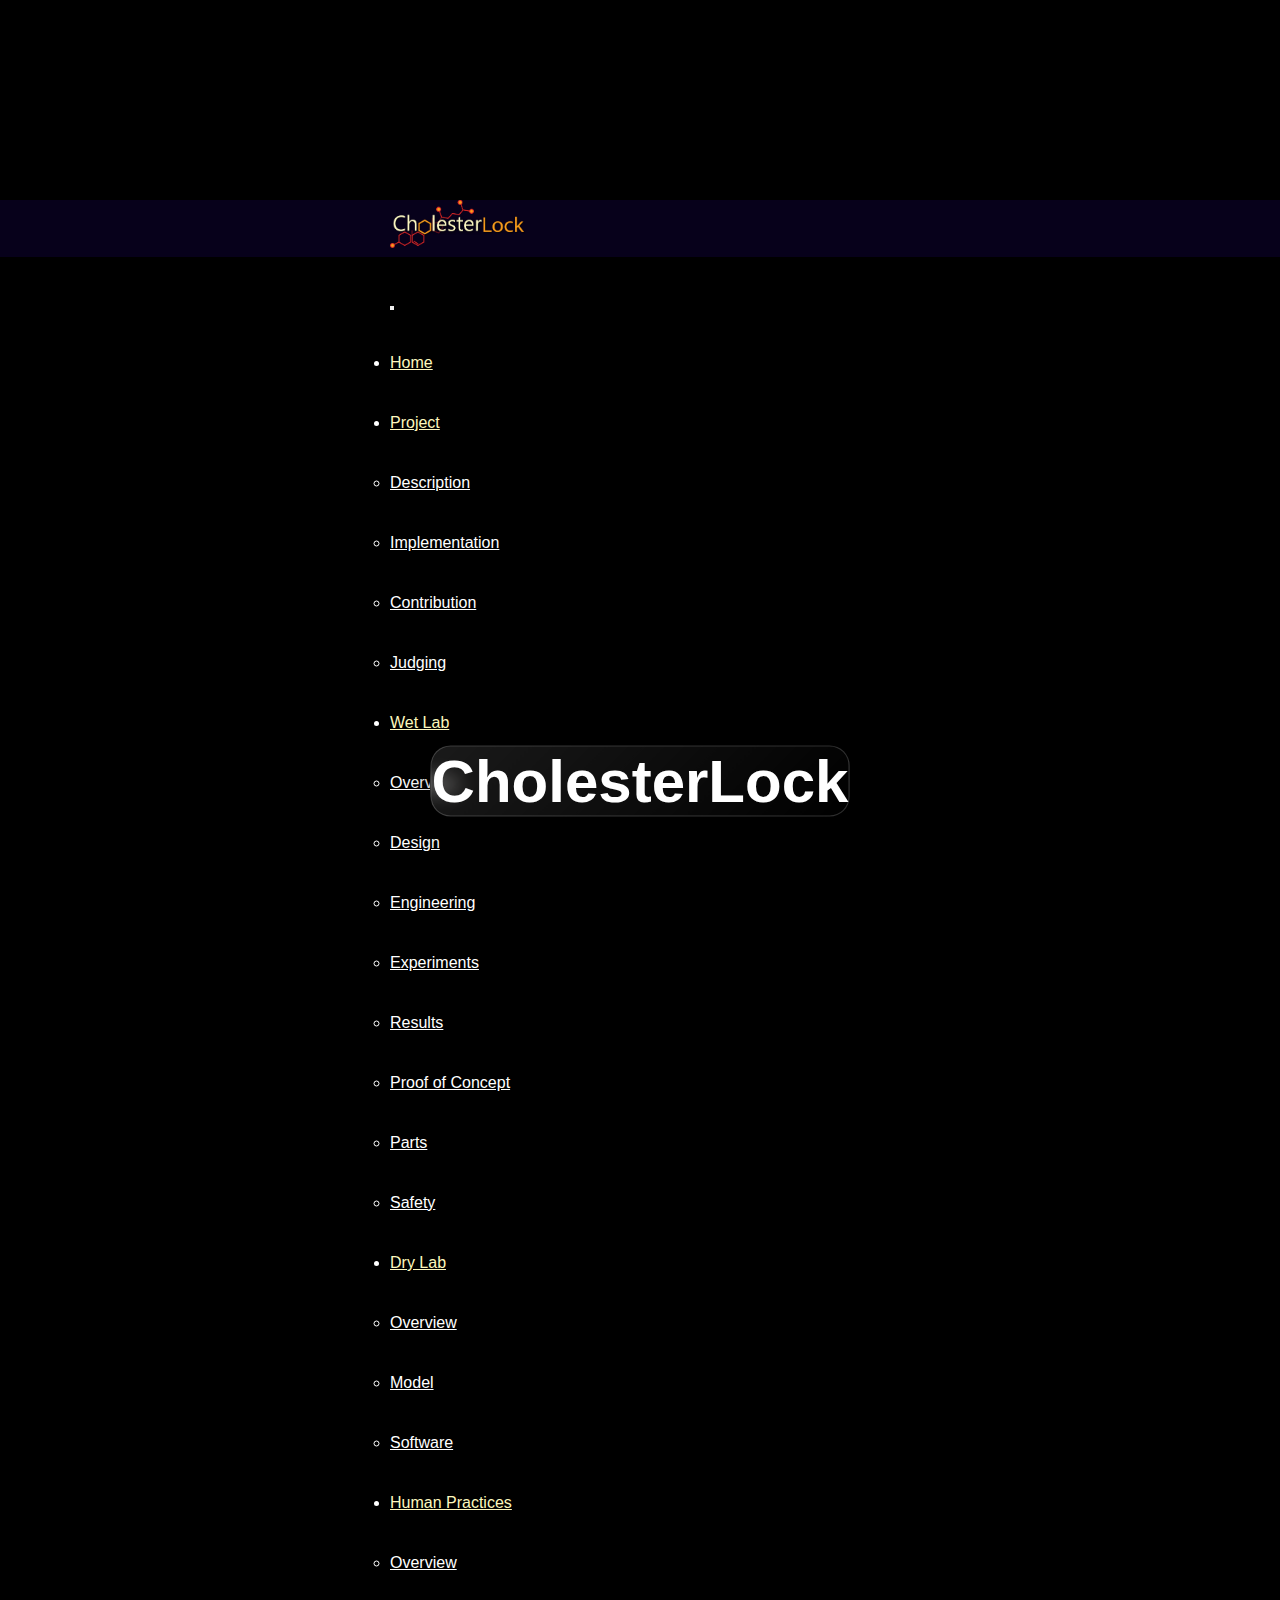
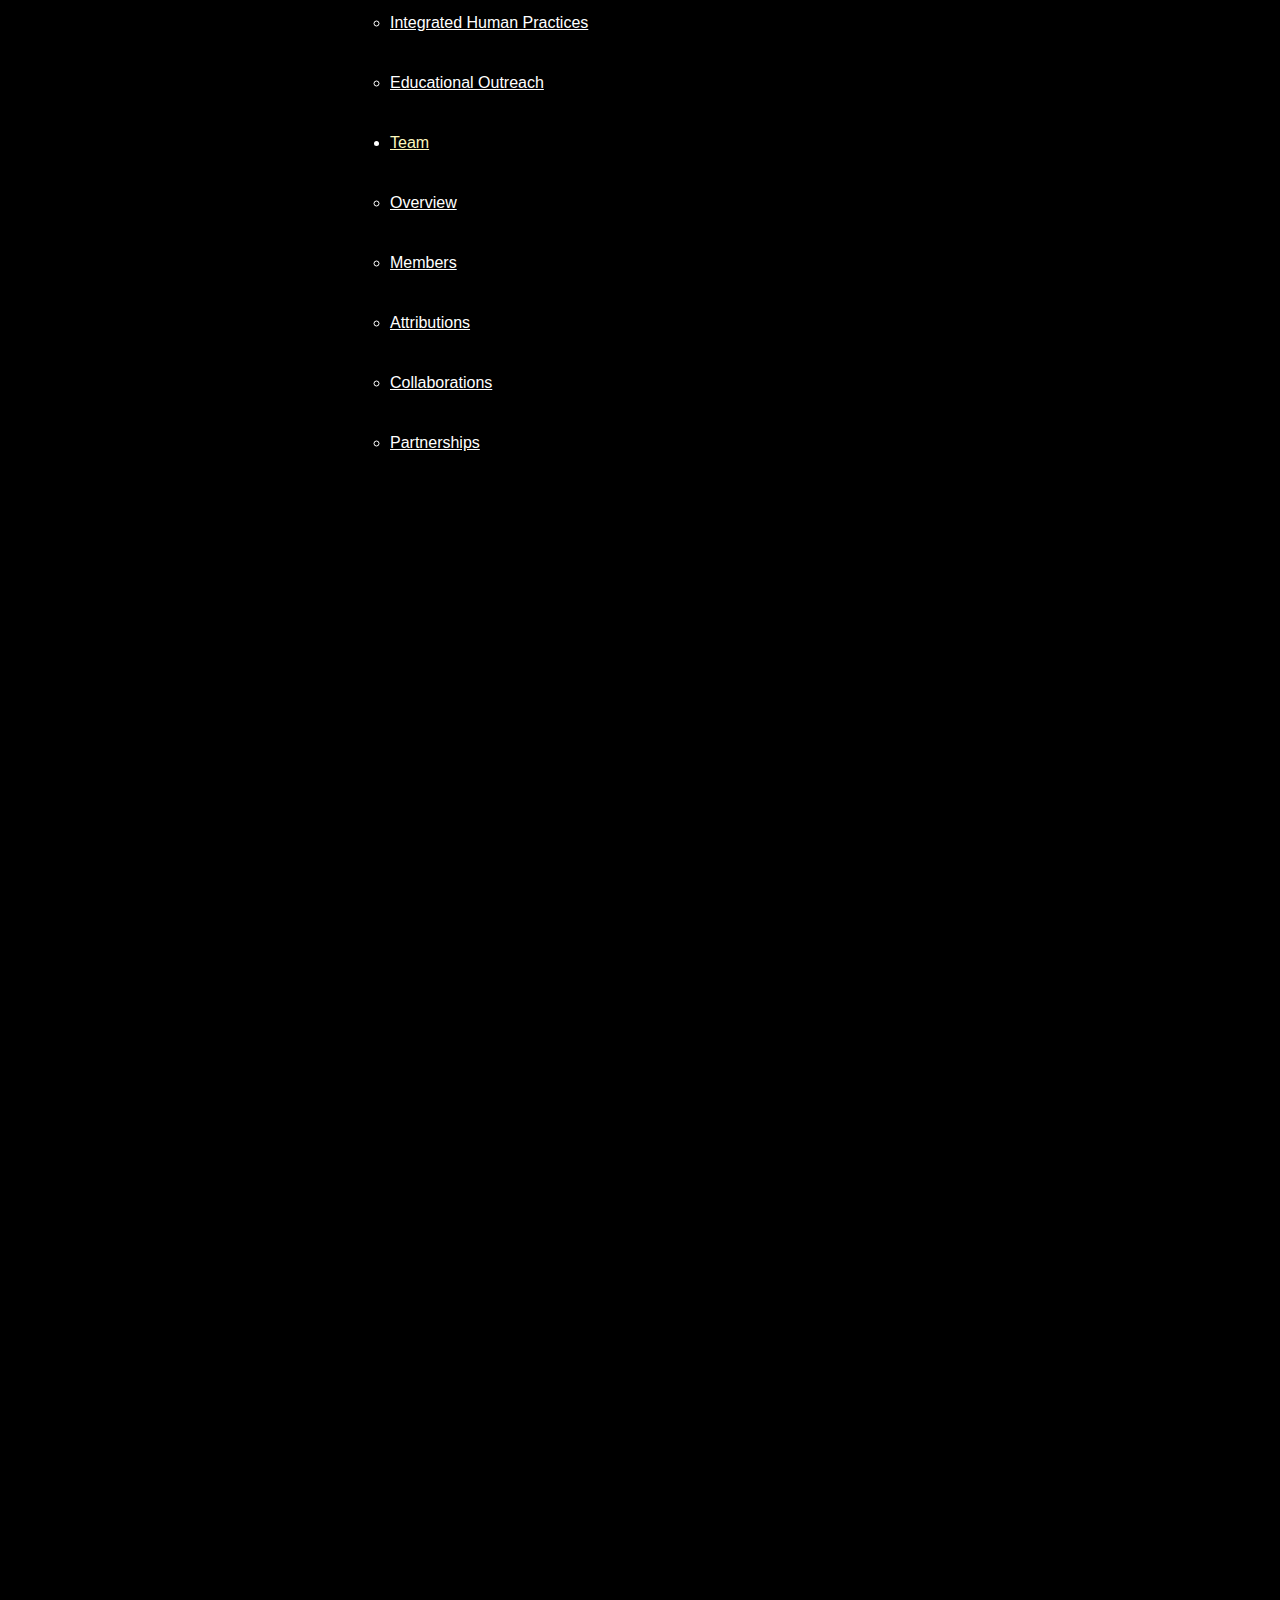
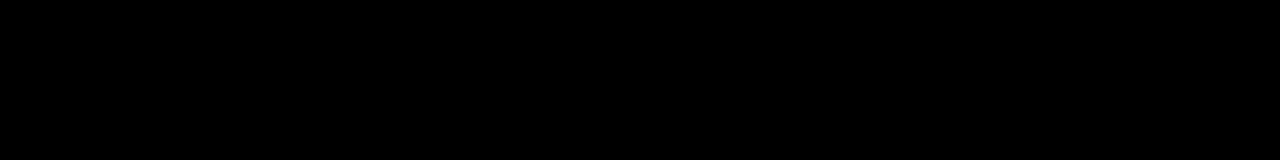
==== commit bea9cc86: "Home Page Updates, Progress Bar Completed, Nav Bar" ====
--- a/description.html
+++ b/description.html
@@ -17,236 +17,141 @@
 
 <body>
 
-
-</div>
-
-     <!-- Navigation Bar -->
-    <nav class = "navbar navbar-expand-lg navbar-light fixed-top">
-
-      <a 
-        href="home.html"
-        class="navbar-brand mb-0 h1">
-          <img 
-          class = "d-inline-block align-top"
-          src="images/CholesterLock Logo-white.png"
-          width ="150" height="50" />
-          
-      </a>
-      <button
-      type="button"
-      data-bs-toggle="collapse"
-      data-bs-target="#navBarNav"
-      class="navbar-toggler ps-0"
-      aria-controls="navbarNav"
-      aria-expanded="false"
-      aria-label="Toggle navigation"
-      >
-      <span
-        class="d-flex justify-content-start align-items-center navbar-toggler-icon"
-        >
-      <i class="fas fa-bars"></i>
-      </span>
+<!--TOP NAVBAR-->
+<nav class="top-nav navbar navbar-expand-lg navbar-dark py-3 fixed-top">
+  <div class="container d-flex align-items-center">
+  
+      <!---- TEAM NAME ---->
+      <div class="logo-nav">
+          <a class="navbar-brand" href="index.html">
+              <img class="nav-logo" src="images/logo.png" alt="Logo"/>
+          </a>
+      </div>
+  
+      <!---- SMALL SCREEN MENU ICON ---->
+      <button class="navbar-toggler" type="button" data-bs-toggle="collapse" data-bs-target="#navbarSupportedContent" aria-controls="navbarSupportedContent" aria-expanded="false" aria-label="Toggle navigation">
+          <span class="navbar-toggler-icon"></span>
       </button>
-
-      <div
-        class="collapse navbar-collapse navbarcolour"
-        id = "navbarNav" >
-        <ul class="navbar-nav navbar-nav me-auto mb-2 mb-lg-0">
-          <li class = "nav-item active">
-          <a class="nav-link active" aria-current="page" href="home.html">
-            Home
-              
-          </a>
+  
+      <div class="collapse navbar-collapse" id="navmenu">
+          <ul class="navbar-nav ml-auto left-aligned">
+  
+          <!---- HOME ---->
+          <li class="nav-item">
+              <a class="nav-link" href="index.html">Home</a>
+          </li>
+  
+          <!---- PROJECT ---->
+          <li class="nav-item dropdown">
+              <a class="nav-link dropdown-toggle" href="#" id="navbarDropdown" role="button" data-bs-toggle="dropdown" aria-expanded="false">
+              Project
+              </a>
+              <ul class="dropdown-menu" aria-labelledby="navbarDropdown">
+              <li><a class="dropdown-item" href="description.html">Description</a></li>
+              <li><a class="dropdown-item" href="implementation.html">Implementation</a></li>
+              <li><a class="dropdown-item" href="contribution.html">Contribution</a></li>
+              <li><a class="dropdown-item" href="judging.html">Judging</a></li>
+              </ul>
+          </li>
+  
+          <!---- WET LAB ---->
+          <li class="nav-item dropdown">
+              <a class="nav-link dropdown-toggle" href="#" id="navbarDropdown" role="button" data-bs-toggle="dropdown" aria-expanded="false">
+              Wet Lab
+              </a>
+              <ul class="dropdown-menu" aria-labelledby="navbarDropdown">
+              <li><a class="dropdown-item" href="wetlab.html">Overview</a></li>
+              <li><a class="dropdown-item" href="design.html">Design</a></li>
+              <li><a class="dropdown-item" href="engineering.html">Engineering</a></li>
+              <li><a class="dropdown-item" href="experiments.html">Experiments</a></li>
+              <li><a class="dropdown-item" href="results.html">Results</a></li>
+              <li><a class="dropdown-item" href="proof-of-concept.html">Proof of Concept</a></li>
+              <li><a class="dropdown-item" href="parts.html">Parts</a></li>
+              <li><a class="dropdown-item" href="safety.html">Safety</a></li>
+              </ul>
+          </li>
+  
+          <!---- DRY LAB ---->
+          <li class="nav-item dropdown">
+              <a class="nav-link dropdown-toggle" href="#" id="navbarDropdown" role="button" data-bs-toggle="dropdown" aria-expanded="false">
+              Dry Lab
+              </a>
+              <ul class="dropdown-menu" aria-labelledby="navbarDropdown">
+                  <li><a class="dropdown-item" href="drylab.html">Overview</a></li>
+              <li><a class="dropdown-item" href="model.html">Model</a></li>
+              <li><a class="dropdown-item" href="software.html">Software</a></li>
+              </ul>
           </li>
 
-          <li class = "nav-item dropdown">
-            <a href = "#" class = "nav-link dropdown-toggle nav-link active"
-            rel = "nofollow"
-            target="_blank"
-            role="button"
-            data-bs-toggle="dropdown"
-            aria-expanded="false"
-            >
-               Team
+          <!---- HUMAN PRACTICES ---->
+          <li class="nav-item dropdown">
+              <a class="nav-link dropdown-toggle" href="#" id="navbarDropdown" role="button" data-bs-toggle="dropdown" aria-expanded="false">
+              Human Practices
+              </a>
+              <ul class="dropdown-menu" aria-labelledby="navbarDropdown">
+              <li><a class="dropdown-item" href="humanpractices.html">Overview</a></li>
+              <li><a class="dropdown-item" href="integrated-human-practices.html">Integrated Human Practices</a></li>
+              <li><a class="dropdown-item" href="educational-outreach.html">Educational Outreach</a></li>
+              </ul>
+          </li>
 
-            </a>
-            <ul class ="dropdown-menu"
-            aria-labelledby="navbarDropdown">
-              <li><a href="#"
-              class = "dropdown-item">Team</a></li>
-              <li><a href="#"
-              class = "dropdown-item">Attributions</a></li>
-              <li><a href="#"
-              class = "dropdown-item">Collaborations</a></li>
+          <!---- TEAM ---->
+          <li class="nav-item dropdown">
+              <a class="nav-link dropdown-toggle" href="#" id="navbarDropdown" role="button" data-bs-toggle="dropdown" aria-expanded="false">
+              Team
+              </a>
+              <ul class="dropdown-menu" aria-labelledby="navbarDropdown">
+              <li><a class="dropdown-item" href="team.html">Overview</a></li>
+              <li><a class="dropdown-item" href="members.html">Members</a></li>
+              <li><a class="dropdown-item" href="attributions.html">Attributions</a></li>
+              <li><a class="dropdown-item" href="collaborations.html">Collaborations</a></li>
+              <li><a class="dropdown-item" href="partnerships.html">Partnerships</a></li>
+              </ul>
+          </li>
+
           </ul>
-          
-          <li class = "nav-item dropdown">
-            <a href = "#" class = "nav-link dropdown-toggle nav-link active" 
-            id="navbarDropdown"
-            role="button"
-            data-bs-toggle="dropdown"
-            aria-expanded="false"
-            >
-               Project
-            
-            </a>
+      </div>
+  </div>
+</nav>
 
-          <ul class ="dropdown-menu"
-            aria-labelledby="navbarDropdown">
-            <li><a href="#"
-            class = "dropdown-item">Communication</a></li>
-            <li><a href="#"
-            class = "dropdown-item">Contribution</a></li>
-            <li><a href="#"
-            class = "dropdown-item">Description</a></li>
-            <li><a href="#"
-            class = "dropdown-item">Engineering</a></li>
-            <li><a href="#"
-            class = "dropdown-item">Experiments</a></li>
-            <li><a href="#"
-            class = "dropdown-item">Implementation</a></li>
-            <li><a href="#"
-            class = "dropdown-item">Notebook</a></li>
-            <li><a href="#"
-            class = "dropdown-item">Partnership</a></li>
-            <li><a href="#"
-            class = "dropdown-item">Proof of Concept</a></li>
-            <li><a href="#"
-            class = "dropdown-item">Resutls</a></li>
-          </ul>
+<!-- Include jQuery -->
+<script src="path/to/jquery.min.js"></script>
+<!-- Include Bootstrap JavaScript -->
+<script src="path/to/bootstrap.min.js"></script>
 
-       
-      <li class = "nav-item dropdown">
-        <a href = "#" class = "nav-link dropdown-toggle nav-link active" 
-        id="navbarDropdown"
-        role="button"
-        data-bs-toggle="dropdown"
-        aria-expanded="false"
-        >
-           Parts
-      </a>
-
-      <ul class ="dropdown-menu"
-      aria-labelledby="navbarDropdown">
-        <li><a href="#"
-        class = "dropdown-item">Part Collection</a></li>
-        <li><a href="#"
-        class = "dropdown-item">Parts</a></li>
-        <li><a href="#"
-        class = "dropdown-item">Improve</a></li>
-      </ul>
-      </li>
-
-          <li class = "nav-item">
-            <a href = "#" class = "nav-link nav-link active">
-              Safety
-            </a>
-          </li>
- 
-        </li>
-        <li class = "nav-item">
-          <a href = "#" class = "nav-link nav-link active">
-            Human Practices
-          </a>
-        </li>
-
-          <!-- Include jQuery -->
-        <script src="path/to/jquery.min.js"></script>
-        <!-- Include Bootstrap JavaScript -->
-        <script src="path/to/bootstrap.min.js"></script>
-
-        </ul>
-      </div>
-    </nav>
 
      
-    <section>
-      <video src="videos/testvid.mp4" autoplay muted loop></video>
-      <div class="video-overlay">
-      <h1> CholesterLock</h1>
+    <section class = "white-text video-section">
+      <video class = "background-video" src="videos/heartvid.mp4" autoplay muted loop></video>
+      <div class="text-overlay glass">
+      <h1>CholesterLock</h1>
     </div>
     </section>
 
-    <section>
-      <div class = "container reveal">
-        <h2>Your Title</h2>
-        <div class = "cards">
-          <div class = "text-card">
-           <h3>Title</h3>
-            <p> Lorem ipsum dolor sit amet, consectetur adipiscing elit. Nam a eleifend urna. In egestas ut erat id molestie. Etiam dapibus condimentum magna ut vestibulum. Donec quis leo in dui facilisis feugiat. Quisque ultricies sollicitudin suscipit. Phasellus in mollis felis. Phasellus eget laoreet felis. Etiam lacinia at sem a placerat.</p>
-        </div>
-        <div class = "text-card">
-          <h3>Title</h3>
-          <p> Lorem ipsum dolor sit amet, consectetur adipiscing elit. Nam a eleifend urna. In egestas ut erat id molestie. Etiam dapibus condimentum magna ut vestibulum. Donec quis leo in dui facilisis feugiat. Quisque ultricies sollicitudin suscipit. Phasellus in mollis felis. Phasellus eget laoreet felis. Etiam lacinia at sem a placerat.</p>
-        </div>
-        <div class = "text-card">
-          <h3>Title</h3>
-          <p> Lorem ipsum dolor sit amet, consectetur adipiscing elit. Nam a eleifend urna. In egestas ut erat id molestie. Etiam dapibus condimentum magna ut vestibulum. Donec quis leo in dui facilisis feugiat. Quisque ultricies sollicitudin suscipit. Phasellus in mollis felis. Phasellus eget laoreet felis. Etiam lacinia at sem a placerat.</p>
-        </div>
+    <section class = "hidden white-text">
+      <div>
+        <h2>text here</h2>
+        <div>
+            <img src = "images/whiteheart.jpg" width="700" height = "700">
       </div>
     </div>
     </section>
 
-    <section>
-      <div class = "container reveal">
-        <h2>Your Title</h2>
-        <div class = "cards">
-          <div class = "text-card">
-           <h3>Title</h3>
+    <section class = "hidden container-section">
+      <div class = "container glass">
+           <h3>text here</h3>
             <p> Lorem ipsum dolor sit amet, consectetur adipiscing elit. Nam a eleifend urna. In egestas ut erat id molestie. Etiam dapibus condimentum magna ut vestibulum. Donec quis leo in dui facilisis feugiat. Quisque ultricies sollicitudin suscipit. Phasellus in mollis felis. Phasellus eget laoreet felis. Etiam lacinia at sem a placerat.</p>
         </div>
-        <div class = "text-card">
-          <h3>Title</h3>
-          <p> Lorem ipsum dolor sit amet, consectetur adipiscing elit. Nam a eleifend urna. In egestas ut erat id molestie. Etiam dapibus condimentum magna ut vestibulum. Donec quis leo in dui facilisis feugiat. Quisque ultricies sollicitudin suscipit. Phasellus in mollis felis. Phasellus eget laoreet felis. Etiam lacinia at sem a placerat.</p>
-        </div>
-        <div class = "text-card">
-          <h3>Title</h3>
-          <p> Lorem ipsum dolor sit amet, consectetur adipiscing elit. Nam a eleifend urna. In egestas ut erat id molestie. Etiam dapibus condimentum magna ut vestibulum. Donec quis leo in dui facilisis feugiat. Quisque ultricies sollicitudin suscipit. Phasellus in mollis felis. Phasellus eget laoreet felis. Etiam lacinia at sem a placerat.</p>
-        </div>
-      </div>
-    </div>
+        <div class = "container glass">
+          <h3>text here</h3>
+           <p> Lorem ipsum dolor sit amet, consectetur adipiscing elit. Nam a eleifend urna. In egestas ut erat id molestie. Etiam dapibus condimentum magna ut vestibulum. Donec quis leo in dui facilisis feugiat. Quisque ultricies sollicitudin suscipit. Phasellus in mollis felis. Phasellus eget laoreet felis. Etiam lacinia at sem a placerat.</p>
+       </div>
+       <div class = "container glass">
+        <h3>text here</h3>
+         <p> Lorem ipsum dolor sit amet, consectetur adipiscing elit. Nam a eleifend urna. In egestas ut erat id molestie. Etiam dapibus condimentum magna ut vestibulum. Donec quis leo in dui facilisis feugiat. Quisque ultricies sollicitudin suscipit. Phasellus in mollis felis. Phasellus eget laoreet felis. Etiam lacinia at sem a placerat.</p>
+     </div>
     </section>
 
-    <section>
-      <div class = "container reveal">
-        <h2>Your Title</h2>
-        <div class = "cards">
-          <div class = "text-card">
-           <h3>Title</h3>
-            <p> Lorem ipsum dolor sit amet, consectetur adipiscing elit. Nam a eleifend urna. In egestas ut erat id molestie. Etiam dapibus condimentum magna ut vestibulum. Donec quis leo in dui facilisis feugiat. Quisque ultricies sollicitudin suscipit. Phasellus in mollis felis. Phasellus eget laoreet felis. Etiam lacinia at sem a placerat.</p>
-        </div>
-        <div class = "text-card">
-          <h3>Title</h3>
-          <p> Lorem ipsum dolor sit amet, consectetur adipiscing elit. Nam a eleifend urna. In egestas ut erat id molestie. Etiam dapibus condimentum magna ut vestibulum. Donec quis leo in dui facilisis feugiat. Quisque ultricies sollicitudin suscipit. Phasellus in mollis felis. Phasellus eget laoreet felis. Etiam lacinia at sem a placerat.</p>
-        </div>
-        <div class = "text-card">
-          <h3>Title</h3>
-          <p> Lorem ipsum dolor sit amet, consectetur adipiscing elit. Nam a eleifend urna. In egestas ut erat id molestie. Etiam dapibus condimentum magna ut vestibulum. Donec quis leo in dui facilisis feugiat. Quisque ultricies sollicitudin suscipit. Phasellus in mollis felis. Phasellus eget laoreet felis. Etiam lacinia at sem a placerat.</p>
-        </div>
-      </div>
-    </div>
-    </section>
-
-    <script type = "text/javascript">
-    window.addEventListener('scroll', reveal);
-
-    function reveal(){
-      var reveals = document.querySelectorAll('.reveal');
-
-      for(var i = 0; i < reveals.length; i++){
-
-        var windowheight = window.innerHeight;
-        var revealtop = reveals[i].getBoundingClientRect().top;
-        var revealpoint = 150;
-
-        if(revealtop < windowheight - revealpoint){
-            reveals[i].classList.add('active');
-        }
-        else{
-          reveals[i].classList.remove('active');
-        }
-      }
-    }
 
     </script>
 
--- a/styling.css
+++ b/styling.css
@@ -1,151 +1,318 @@
 * {
-  margin:0;
+  margin: 0;
   padding: 0;
   box-sizing: border-box;
   font-family: "Poppins", sans-serif;
-
-    /* (Change for entire document if required font-family: "sans-serif"; ) */
-}
- 
-  .navbar-nav{
-    margin-left:50px;
-    margin-right:30px;
-}
-
-  .navbar {
-    background-color: rgba(255, 255, 255, 0.3); /* Set the background color to white with 30% opacity */
-}
-  
-  body {
-    background: #1D122B;
-}
-
-  section{
-    position: relative;
-    min-height: 100vh;
-    display: flex;
-    justify-content: center;
-    align-items: center;
-}
-
-  section:nth-child(1){
-    color: #fff;
-}
-
-  section:nth-child(2){
-    color: #1D122B;
-    background: #fff;
-}
-
-  section:nth-child(3){
-    color: #fff;
-}
-  
-  section:nth-child(4){
-    color: #1D212B;
-    background: #fff;
-}
-
-  section .container{
-    margin: 100px;
-}
-
-  section h1{
-    font-size: 60px;
-}
-
-  section h2{
-    font-size: 40px;
-    text-align: center;
-    text-transform: uppercase;
-}
-
-  section .cards{
-    display: flex;
-}
-
-  section .cards .text-card{
-    background:#2696E9;
-    margin: 20px;
-    padding: 20px;
-}
-
-  section .cards .text-card h3{
-    font-size: 30px;
-    text-align: center;
-    text-transform: uppercase;
-    margin-bottom: 10px;
-}
-
-  @media (max-width: 900px){
-    section h1 {
-    font-size: 40px;
-  }
-}
-
-  section .cards{
-    flex-direction: column;
-}
-
-
-  .reveal{
-    position: relative;
-    transform: translateY(150px);
-    opacity: 0;
-    transition: all 2s ease;
-}
-
-  .reveal.active{
-    transform: translateY(0px);
-    opacity: 1;
-}
-
-.video-overlay {
-  position: absolute;
-  top: 0;
-  left: 0;
+  color: white;
+}
+
+body {
+  background-color: #2f1691;
+}
+
+/* TOP NAV BAR */
+.left-aligned { 
+  margin-left: auto; 
+}
+
+.top-nav{
+  border-bottom: 3PX solid black;
+  background-color: #07011B;
+  padding: 0;
+  height: 60px;
+  line-height: 60px;
+}
+
+.nav-logo {
+  height: 3rem;
+}
+
+.navbar-nav .nav-link {
+  color: #FDF8BE; 
+}
+
+.navbar-nav .nav-link:hover {
+  color: #D62923;
+}
+
+.dropdown-menu {
+  background-color: black;
+}
+
+.dropdown-menu a:hover {
+  background-color: #FDF8BE;
+}
+
+.dropdown-menu .dropdown-item {
+  color: white;
+}
+
+.dropdown-menu .dropdown-item:hover {
+  color: #07011B;
+}
+
+/* CONTENT */
+
+#header-banner-div {
+  width: 100;
+  height: 70vh;
+  background-color: #07011B;
+  border-bottom: 3PX solid black;
+  color: #fbe395;
+  font-size: 2rem;
+  line-height: 70vh;
+  margin-top: 5rem;
+  padding-top: 10rem;
+  padding-left: 5rem;
+}
+
+#main-div {
   width: 100%;
-  height: 100%;
+  display: flex;
+}
+
+.clearfix::after {
+  content:"";
+  display: block;
+  clear: both;
+}
+
+#sidebar {
+  min-height: 800px;
+  background-color: black;
+  color: #fbe395;
+  float: left;
+  text-align: center;
+  line-height: 800px;
+}
+
+#main-content {
+  min-height: 800px;
+  background-color: #07011B;
+  color: #fbe395;
+  float: right;
+  text-align: center;
+  line-height: 800px;
+}
+
+@media (max-width: 768px) {
+  #sidebar {
+      display: none;
+  }
+
+  #main-content {
+      margin-left: 0;
+      width: 100%;
+  }
+}
+
+@media (min-width: 768px) {
+  #sidebar {
+      display: block;
+      width: 17rem;
+  }
+
+  #main-content {
+      flex: 1;
+  }
+}
+
+
+/* FOOTER */
+#page-footer {
+  padding: 2%;
+  /* background-image: url("img/footer-design.svg"); */
+  background-color: #07011B;
+  border-top: 3PX solid black;
+  color: #fbe395;
+}
+
+
+.footer-logo{
+  width: 10rem;
+  padding-bottom: 2vh;
+}
+
+.social-media{
+  width:1.5rem;
+  padding: 0.1rem;
+}
+
+.fb{
+  width: 1.2rem;
+}
+
+.socials{
+  margin-top: 1rem;
+  padding-left: 0.7rem;
+}
+
+.nav-title{
+  line-height: 10vh;
+  text-decoration: none;
+  color: #fbe395;
+  padding-bottom: 2%;
+}
+
+.nav-title:hover {
+  line-height: 10vh;
+  text-decoration: none;
+  color: #D62923;
+  padding-bottom: 2%;
+}
+
+#footer ul a{
+  color: white; 
+  text-decoration: none;
+  font-weight: 100;
+  padding: 0 0rem;
+  text-align: left;
+}
+
+#footer ul a:hover{
+  text-decoration: underline;
+  color: #FDF8BE;
+}
+
+#footer h3{
+  color: #fbe395; 
+  text-decoration: none;
+  padding: 0 0rem;
+  text-align: left;
+  font-size: large;
+}
+
+#footer .section {
+  padding-top: 2vh;
+}
+
+.license {
+  text-align: center;
+}
+
+
+.white-text {
+  color: white;
+}
+
+body {
+  background: black;
+}
+
+section {
+  display: grid;
+  place-items: center;
+  align-content: center;
+  min-height: 100vh;
+}
+
+section h1 {
+  font-size: 60px;
+}
+
+section h2 {
+  font-size: 40px;
+  text-align: center;
+  text-transform: uppercase;
+}
+
+h1 {
+  font-size: 48px;
+}
+
+/* No scroll in x */
+body {
+  overflow-x: hidden;
+}
+
+.centered-image {
   display: flex;
   justify-content: center;
   align-items: center;
-  background-color: rgba(0, 0, 0, 0.5);
-}
-
-.video-section {
+}
+
+.video-section{
   position: relative;
   min-height: 100vh;
-  overflow: hidden;
-}
-
-.video-title {
+}
+
+.text-overlay {
+  position:absolute;
+  top: 50%;
+  left: 50%;
+  transform: translate(-50%,50%);
+  text-align: center;
+  z-index: 1;
+}
+
+.text-overlay h1 {
+  font-size: 60px;
+  color: white;
+}
+
+.background-video {
   position: absolute;
   top: 50%;
   left: 50%;
   transform: translate(-50%, -50%);
-  color: #ffffff;
-  font-size: 48px;
-}
-
-.video-wrapper {
-  position: absolute;
-  top: 0;
-  left: 0;
-  width: 100%;
-  height: 100%;
-}
-
-.video-wrapper video {
-  width: 100%;
-  height: 100%;
-  object-fit: cover;
-}
-
-h1 {
-  color: white;
-  font-size: 48px;
-}
-
-body {
-  overflow-x: hidden;
-}+  min-width: 100%;
+  min-height: 100%;
+  width: auto;
+  height: auto;
+}
+
+.hidden {
+  opacity: 0;
+  filter: blur(5px);
+  transform: translateX(-100%);
+  transition: all 1s;
+}
+
+.show {
+  opacity: 1;
+  filter: blur(0);
+  transform: translateX(0);
+}
+
+@media (prefers-reduced-motion) {
+  .hidden {
+    transition: none;
+  }
+}
+
+.container {
+  width: 500px;
+  height: 300px;
+  margin: 200px auto;
+}
+
+/* Glass Effect */
+.glass {
+  background: linear-gradient(
+    135deg,
+    rgba(255, 255, 255, 0.1),
+    rgba(255, 255, 255, 0)
+  );
+  backdrop-filter: blur(10px);
+  -webkit-backdrop-filter: blur(10px);
+  border-radius: 20px;
+  border: 1px solid rgba(255, 255, 255, 0.18);
+  box-shadow: 0 8px 32px 0 rgba(0, 0, 0, 0.37);
+}
+
+@media (min-width: 768px) {
+  .container-section {
+    display: grid;
+    grid-template-columns: repeat(2, 1fr);
+    grid-gap: 10px;
+    justify-content: center;
+    margin: 200px auto;
+  }
+}
+
+@media (min-width: 1024px) {
+  .container-section {
+    grid-template-columns: repeat(3, 1fr);
+  }
+}
+
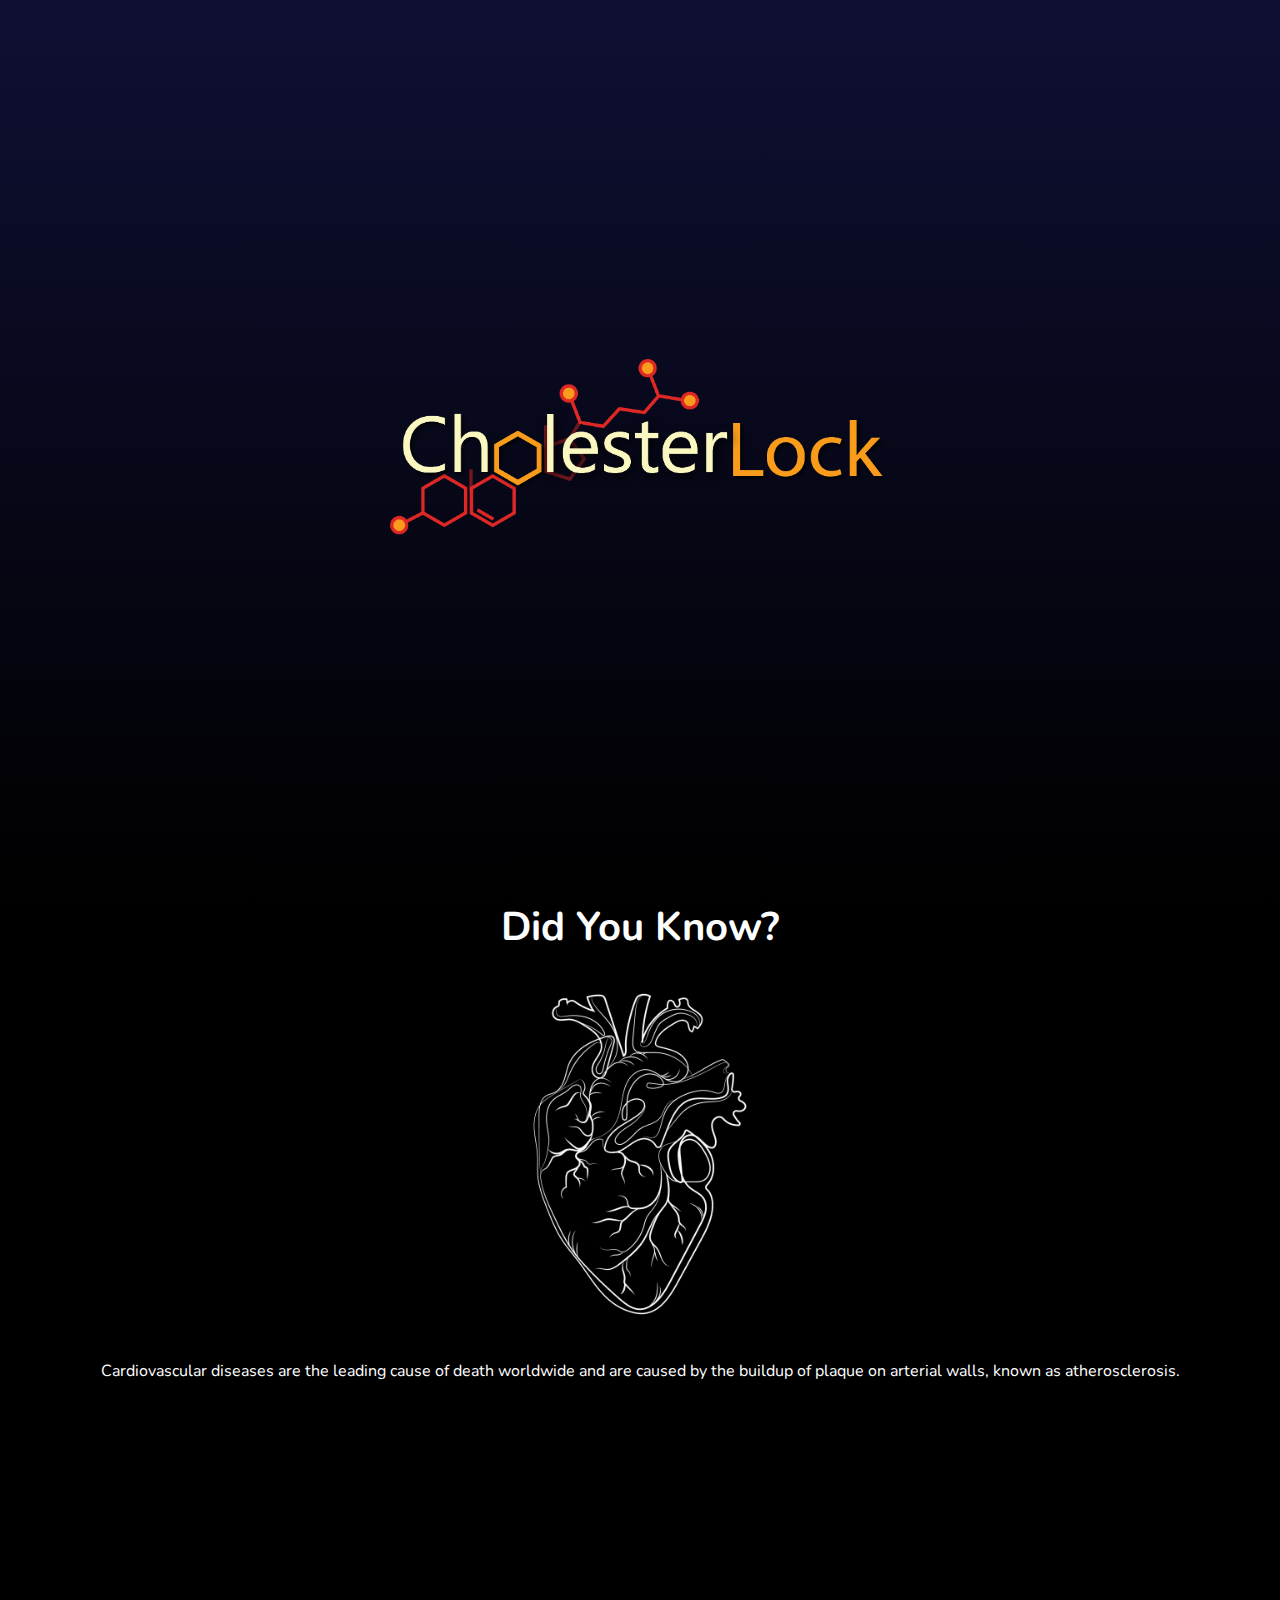
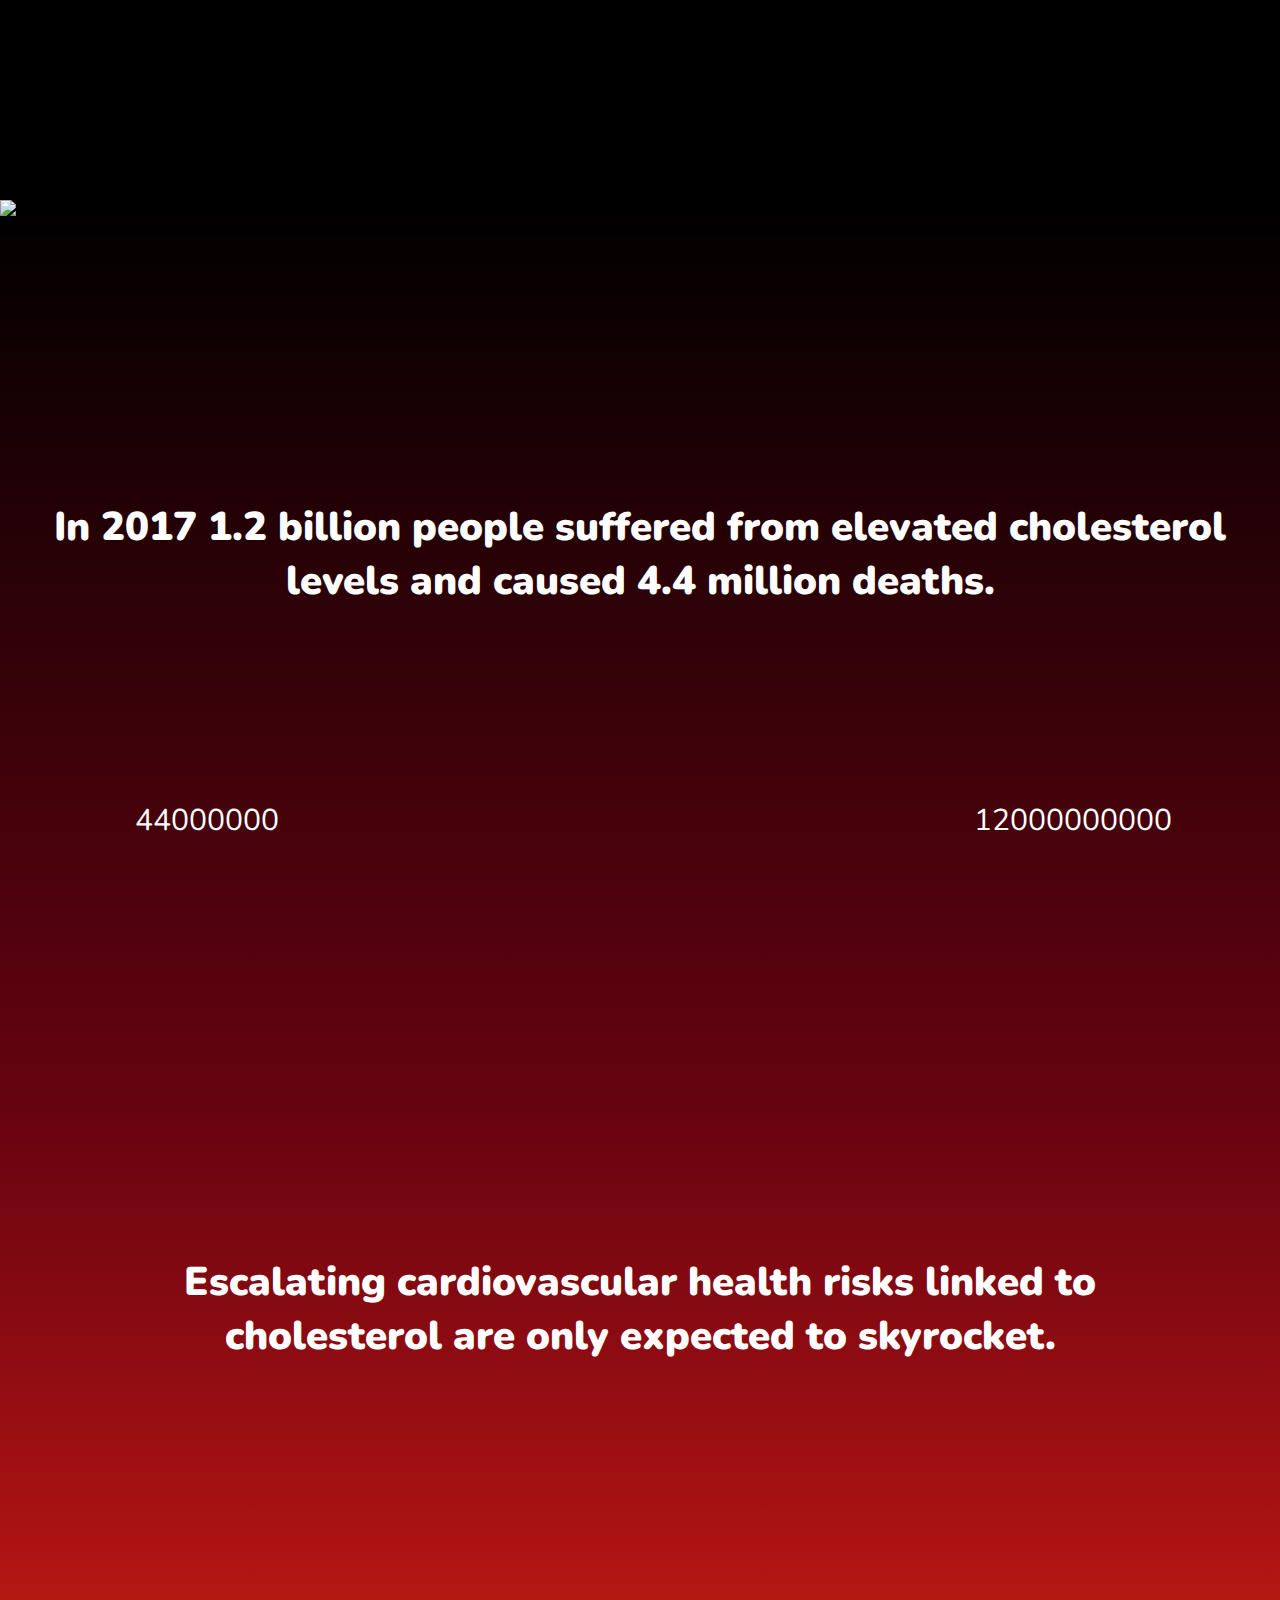
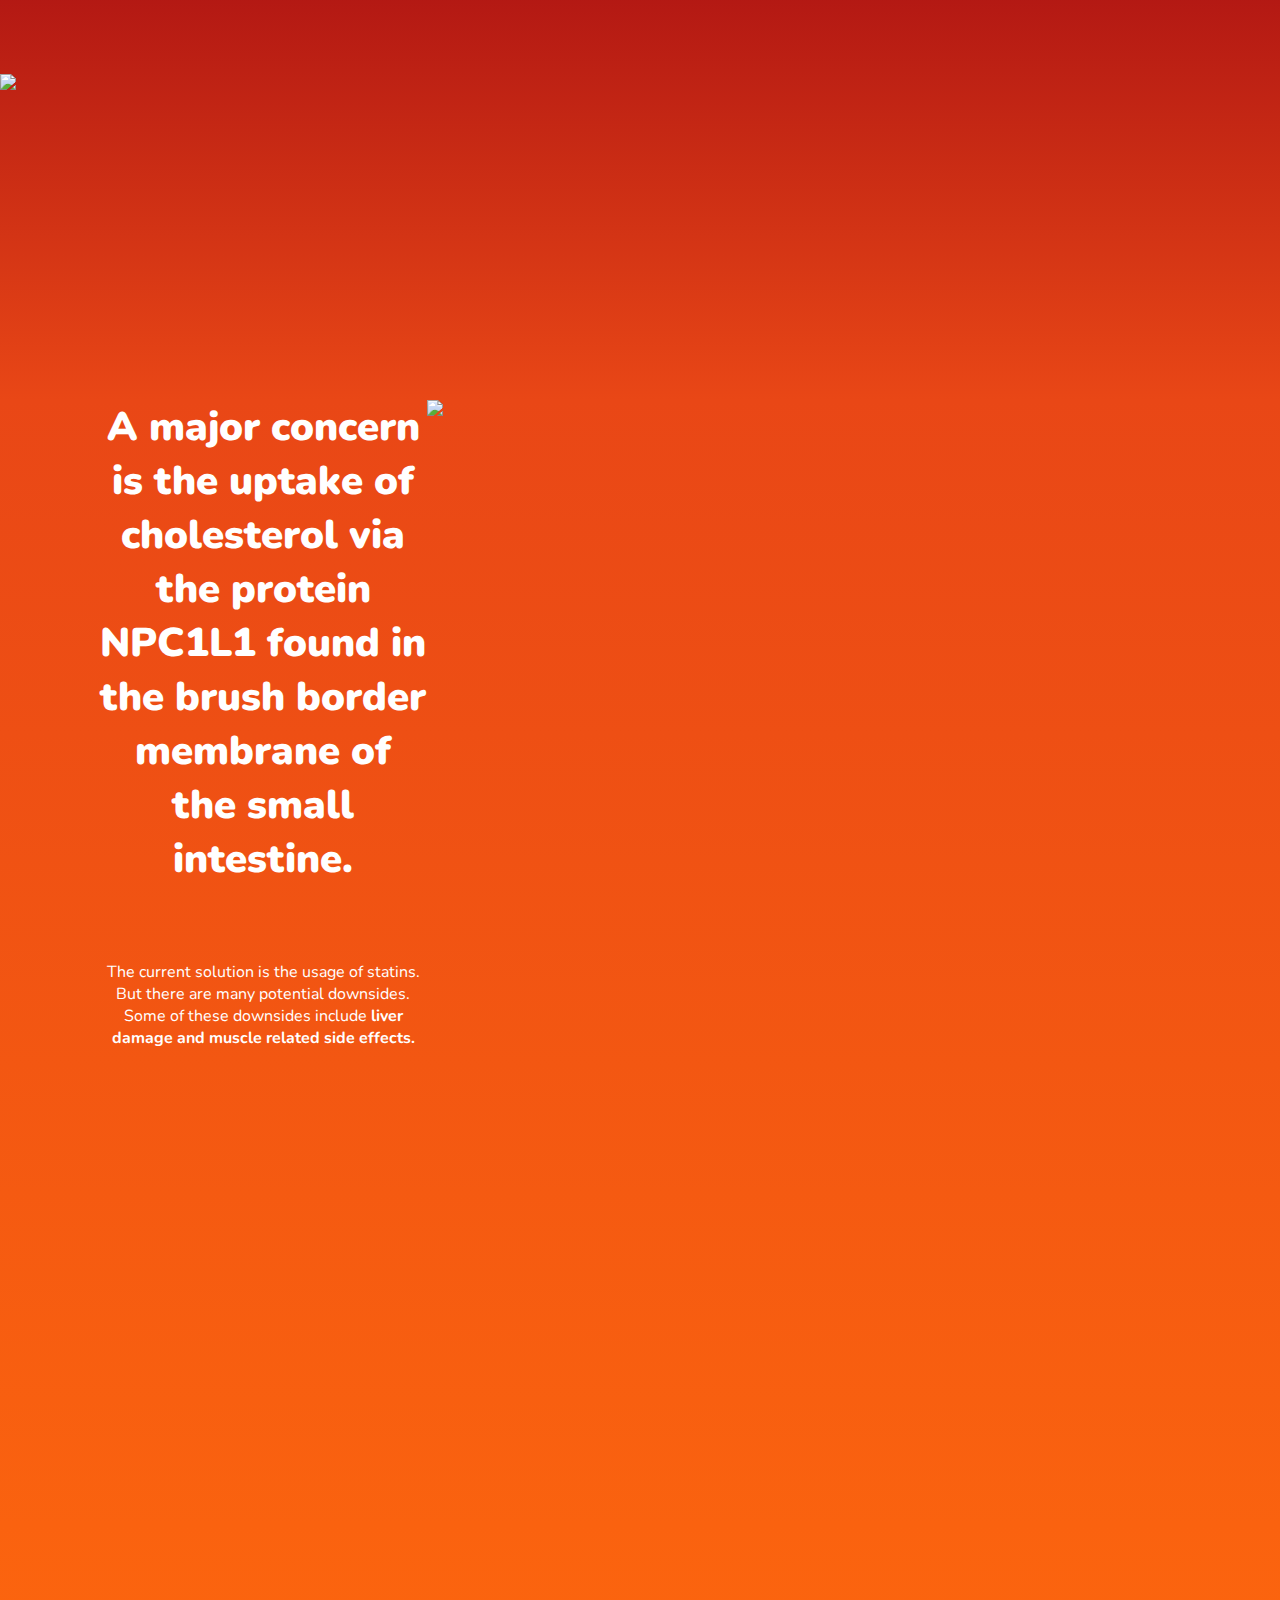
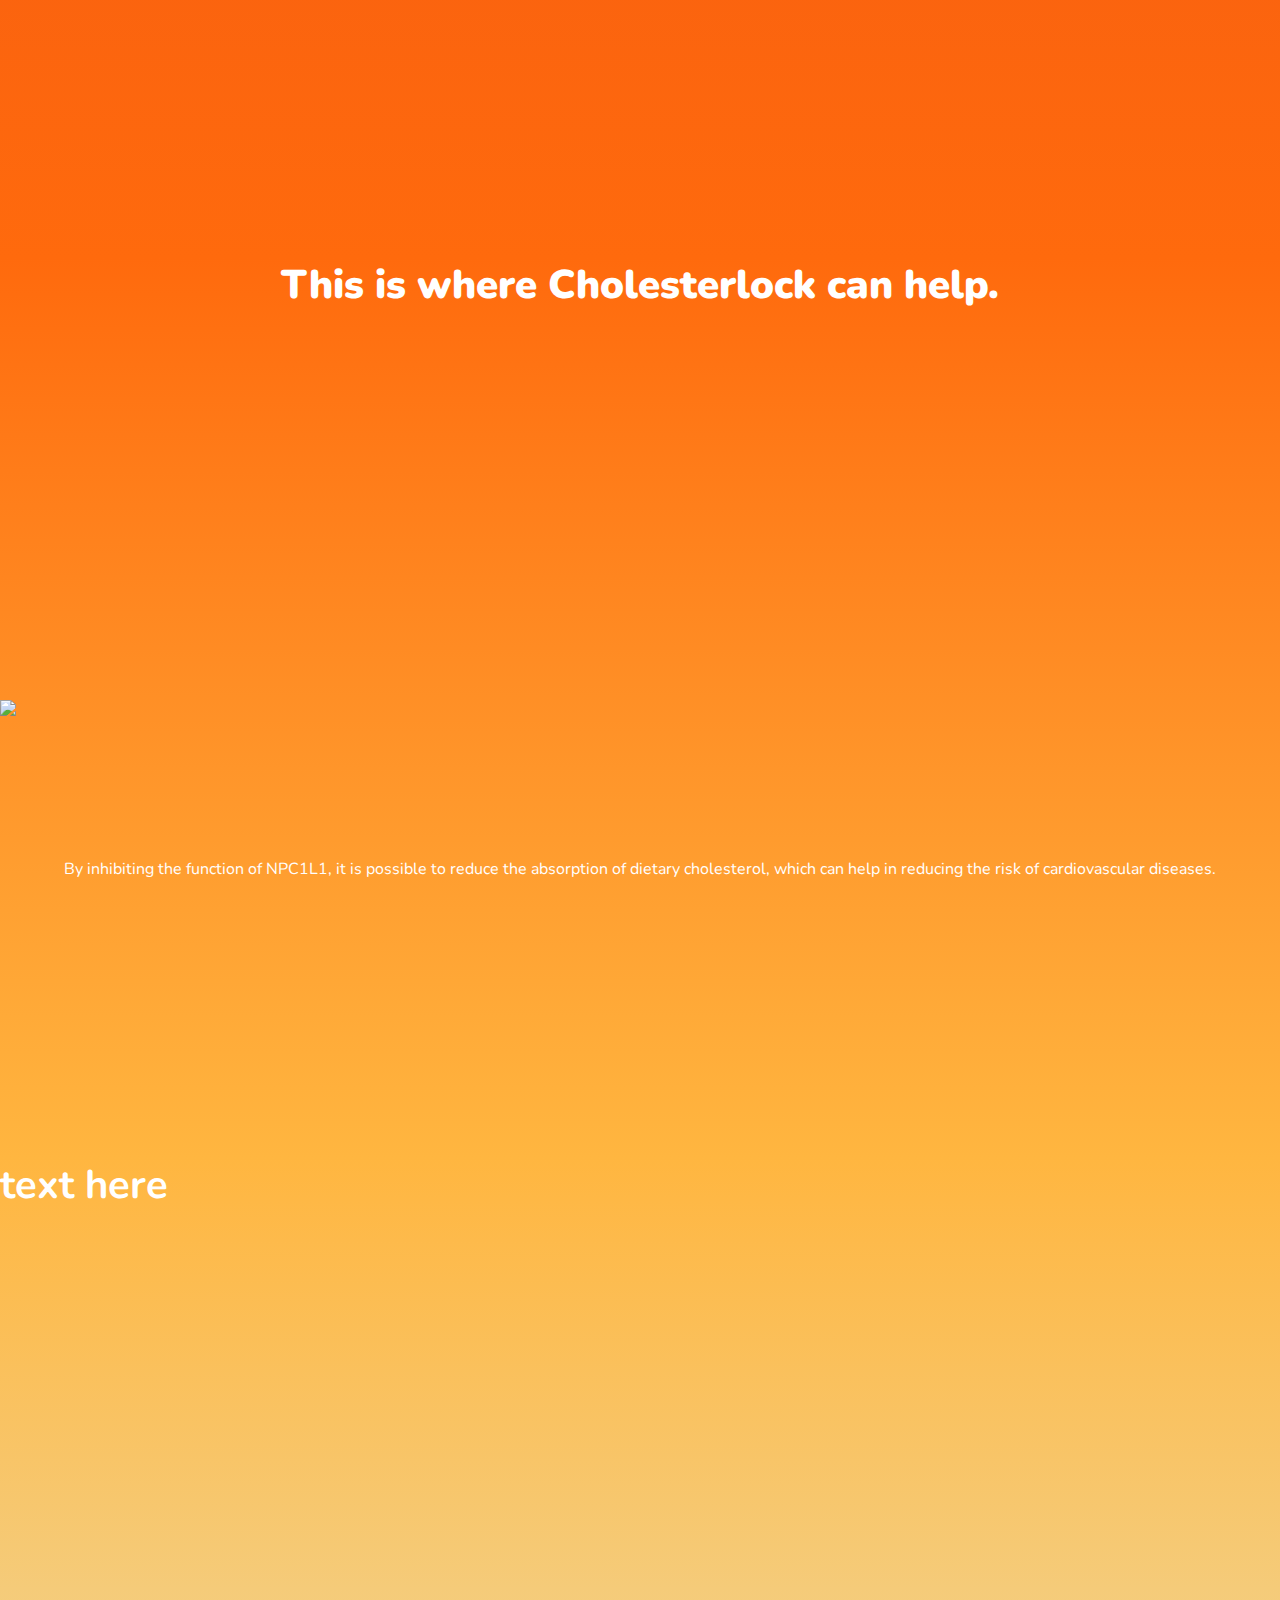
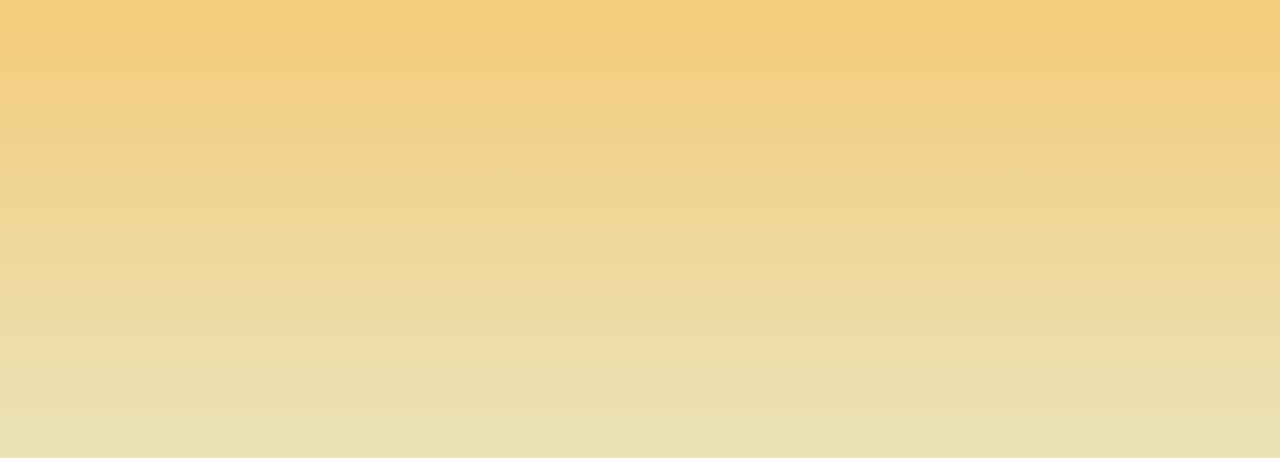
==== commit c38dff0e: "changes to date" ====
--- a/description.html
+++ b/description.html
@@ -1,161 +1,166 @@
 <!doctype html>
 <html lang="en">
 
-  <head>
-    <!-- Required meta tags -->
-    <meta charset="utf-8">
-    <meta name="viewport" content="width=device-width, initial-scale=1">
+<head>
+  <!-- Required meta tags -->
+  <meta charset="utf-8">
+  <meta name="viewport" content="width=device-width, initial-scale=1">
 
-    <!-- Bootstrap CSS -->
-    <link href="https://cdn.jsdelivr.net/npm/bootstrap@5.0.2/dist/css/bootstrap.min.css" rel="stylesheet" integrity="sha384-EVSTQN3/azprG1Anm3QDgpJLIm9Nao0Yz1ztcQTwFspd3yD65VohhpuuCOmLASjC" crossorigin="anonymous">
-    <meta http-equiv="X-UA-Compatible" content="IE=edge">
-    <link rel = "stylesheet" href ="styling.css">
-    <script src = "app.js" defer></script>
+  <!-- Bootstrap CSS -->
+  <link href="https://cdn.jsdelivr.net/npm/bootstrap@5.0.2/dist/css/bootstrap.min.css" rel="stylesheet"
+    integrity="sha384-EVSTQN3/azprG1Anm3QDgpJLIm9Nao0Yz1ztcQTwFspd3yD65VohhpuuCOmLASjC" crossorigin="anonymous">
+  <meta http-equiv="X-UA-Compatible" content="IE=edge">
+  <link rel="stylesheet" href="home-styling.css">
+  <link rel="preconnect" href="https://fonts.googleapis.com">
+<link rel="preconnect" href="https://fonts.gstatic.com" crossorigin>
+<link href="https://fonts.googleapis.com/css2?family=Nunito:wght@300&display=swap" rel="stylesheet">
+  <script src="https://cdnjs.cloudflare.com/ajax/libs/gsap/3.12.0/gsap.min.js"></script>
+  <script src="https://cdnjs.cloudflare.com/ajax/libs/gsap/3.12.0/ScrollTrigger.min.js"></script>
 
-    <title>CholesterLock</title>
-  </head>
+  <title>CholesterLock</title>
+</head>
 
 <body>
 
-<!--TOP NAVBAR-->
-<nav class="top-nav navbar navbar-expand-lg navbar-dark py-3 fixed-top">
-  <div class="container d-flex align-items-center">
-  
-      <!---- TEAM NAME ---->
-      <div class="logo-nav">
-          <a class="navbar-brand" href="index.html">
-              <img class="nav-logo" src="images/logo.png" alt="Logo"/>
-          </a>
-      </div>
-  
-      <!---- SMALL SCREEN MENU ICON ---->
-      <button class="navbar-toggler" type="button" data-bs-toggle="collapse" data-bs-target="#navbarSupportedContent" aria-controls="navbarSupportedContent" aria-expanded="false" aria-label="Toggle navigation">
-          <span class="navbar-toggler-icon"></span>
-      </button>
-  
-      <div class="collapse navbar-collapse" id="navmenu">
-          <ul class="navbar-nav ml-auto left-aligned">
-  
-          <!---- HOME ---->
-          <li class="nav-item">
-              <a class="nav-link" href="index.html">Home</a>
-          </li>
-  
-          <!---- PROJECT ---->
-          <li class="nav-item dropdown">
-              <a class="nav-link dropdown-toggle" href="#" id="navbarDropdown" role="button" data-bs-toggle="dropdown" aria-expanded="false">
-              Project
-              </a>
-              <ul class="dropdown-menu" aria-labelledby="navbarDropdown">
-              <li><a class="dropdown-item" href="description.html">Description</a></li>
-              <li><a class="dropdown-item" href="implementation.html">Implementation</a></li>
-              <li><a class="dropdown-item" href="contribution.html">Contribution</a></li>
-              <li><a class="dropdown-item" href="judging.html">Judging</a></li>
-              </ul>
-          </li>
-  
-          <!---- WET LAB ---->
-          <li class="nav-item dropdown">
-              <a class="nav-link dropdown-toggle" href="#" id="navbarDropdown" role="button" data-bs-toggle="dropdown" aria-expanded="false">
-              Wet Lab
-              </a>
-              <ul class="dropdown-menu" aria-labelledby="navbarDropdown">
-              <li><a class="dropdown-item" href="wetlab.html">Overview</a></li>
-              <li><a class="dropdown-item" href="design.html">Design</a></li>
-              <li><a class="dropdown-item" href="engineering.html">Engineering</a></li>
-              <li><a class="dropdown-item" href="experiments.html">Experiments</a></li>
-              <li><a class="dropdown-item" href="results.html">Results</a></li>
-              <li><a class="dropdown-item" href="proof-of-concept.html">Proof of Concept</a></li>
-              <li><a class="dropdown-item" href="parts.html">Parts</a></li>
-              <li><a class="dropdown-item" href="safety.html">Safety</a></li>
-              </ul>
-          </li>
-  
-          <!---- DRY LAB ---->
-          <li class="nav-item dropdown">
-              <a class="nav-link dropdown-toggle" href="#" id="navbarDropdown" role="button" data-bs-toggle="dropdown" aria-expanded="false">
-              Dry Lab
-              </a>
-              <ul class="dropdown-menu" aria-labelledby="navbarDropdown">
-                  <li><a class="dropdown-item" href="drylab.html">Overview</a></li>
-              <li><a class="dropdown-item" href="model.html">Model</a></li>
-              <li><a class="dropdown-item" href="software.html">Software</a></li>
-              </ul>
-          </li>
 
-          <!---- HUMAN PRACTICES ---->
-          <li class="nav-item dropdown">
-              <a class="nav-link dropdown-toggle" href="#" id="navbarDropdown" role="button" data-bs-toggle="dropdown" aria-expanded="false">
-              Human Practices
-              </a>
-              <ul class="dropdown-menu" aria-labelledby="navbarDropdown">
-              <li><a class="dropdown-item" href="humanpractices.html">Overview</a></li>
-              <li><a class="dropdown-item" href="integrated-human-practices.html">Integrated Human Practices</a></li>
-              <li><a class="dropdown-item" href="educational-outreach.html">Educational Outreach</a></li>
-              </ul>
-          </li>
-
-          <!---- TEAM ---->
-          <li class="nav-item dropdown">
-              <a class="nav-link dropdown-toggle" href="#" id="navbarDropdown" role="button" data-bs-toggle="dropdown" aria-expanded="false">
-              Team
-              </a>
-              <ul class="dropdown-menu" aria-labelledby="navbarDropdown">
-              <li><a class="dropdown-item" href="team.html">Overview</a></li>
-              <li><a class="dropdown-item" href="members.html">Members</a></li>
-              <li><a class="dropdown-item" href="attributions.html">Attributions</a></li>
-              <li><a class="dropdown-item" href="collaborations.html">Collaborations</a></li>
-              <li><a class="dropdown-item" href="partnerships.html">Partnerships</a></li>
-              </ul>
-          </li>
-
-          </ul>
-      </div>
-  </div>
-</nav>
-
-<!-- Include jQuery -->
-<script src="path/to/jquery.min.js"></script>
-<!-- Include Bootstrap JavaScript -->
-<script src="path/to/bootstrap.min.js"></script>
+  <!-- Section 1 Start -->
+  <section class= "section-1">
+    <div>
+      <img src = "images/logo.png" width = "500" length = "1000"></img>
+    </div>
+  </section>
+  <!-- Section 1 End -->
 
 
-     
-    <section class = "white-text video-section">
-      <video class = "background-video" src="videos/heartvid.mp4" autoplay muted loop></video>
-      <div class="text-overlay glass">
-      <h1>CholesterLock</h1>
+<!-- Section 2 Start -->
+<section id="section-2" class = "blackbg">
+  <div>
+    <h2 class = "section-2-text">Did You Know?</h2>
+    <div class="content-container">
+      <img id="heart" src="images/whiteheart.jpg" width="400" height="400">
+      <p id="heart-text" class = "white-text"> 
+        Cardiovascular diseases are the leading cause of 
+        death worldwide and are caused by the buildup of
+        plaque on arterial walls, known as atherosclerosis.</p>
     </div>
-    </section>
-
-    <section class = "hidden white-text">
-      <div>
-        <h2>text here</h2>
-        <div>
-            <img src = "images/whiteheart.jpg" width="700" height = "700">
-      </div>
-    </div>
-    </section>
-
-    <section class = "hidden container-section">
-      <div class = "container glass">
-           <h3>text here</h3>
-            <p> Lorem ipsum dolor sit amet, consectetur adipiscing elit. Nam a eleifend urna. In egestas ut erat id molestie. Etiam dapibus condimentum magna ut vestibulum. Donec quis leo in dui facilisis feugiat. Quisque ultricies sollicitudin suscipit. Phasellus in mollis felis. Phasellus eget laoreet felis. Etiam lacinia at sem a placerat.</p>
-        </div>
-        <div class = "container glass">
-          <h3>text here</h3>
-           <p> Lorem ipsum dolor sit amet, consectetur adipiscing elit. Nam a eleifend urna. In egestas ut erat id molestie. Etiam dapibus condimentum magna ut vestibulum. Donec quis leo in dui facilisis feugiat. Quisque ultricies sollicitudin suscipit. Phasellus in mollis felis. Phasellus eget laoreet felis. Etiam lacinia at sem a placerat.</p>
-       </div>
-       <div class = "container glass">
-        <h3>text here</h3>
-         <p> Lorem ipsum dolor sit amet, consectetur adipiscing elit. Nam a eleifend urna. In egestas ut erat id molestie. Etiam dapibus condimentum magna ut vestibulum. Donec quis leo in dui facilisis feugiat. Quisque ultricies sollicitudin suscipit. Phasellus in mollis felis. Phasellus eget laoreet felis. Etiam lacinia at sem a placerat.</p>
-     </div>
-    </section>
+  </div>
+</section>
 
 
-    </script>
+<!-- Section 2 End -->
+
+
+<!-- Section 3 Start -->
+<section class="section-3 grid-3">
+  <h2><strong>In 2017 1.2 billion people suffered from elevated cholesterol levels and caused 4.4 million deaths.</strong> </h2>
+    <div class = "data">44000000</div>
+    <div class = "data">12000000000</div>
+    <img src = '#'></img>
+</section>
+<!-- Section 3 End -->
+
+
+    <!-- Section 4 Start -->
+    <section class="section-4">
+      <h2><strong>Escalating cardiovascular health risks linked to cholesterol are only expected to skyrocket.</strong></h2>
+      <img src = '#'></img>
+    </section>
+    <!-- Section 4 End -->
+
+    <!-- Section 5 Start -->
+     <section class="section-5 grid-5">
+      <h2> <strong>A major concern is the uptake of cholesterol via the protein NPC1L1 found in the brush border membrane of the small intestine. </strong></h2>
+      <p> The current solution is the usage of statins. But there are many potential downsides. Some of these downsides include <strong>liver damage and muscle related side effects.</strong></p>
+      <img src = '#'><img>
+    </section>
+    <!-- Section 5 End -->
+
+     <!-- Section 6 Start -->
+      <section class="section-6 grid-6">
+      <h2><strong>This is where Cholesterlock can help.</strong></h2>
+      <img src= '#'></img>
+      <p> By inhibiting the function of NPC1L1, it is possible to reduce the absorption of dietary cholesterol, which can help in reducing the risk of cardiovascular diseases.</p>
+       </div>
+      </section>
+       <!-- Section 6 End -->
+
+
+       <!-- Section 7 Start -->
+      <section class="section-7 grid-7">
+        <div>
+        <h2> text here </h2>
+         </div>
+        </section>
+         <!-- Section 7 End -->
 
 
 
-  </body>
-</html>+
+
+
+
+
+<!---GSAP Start--------------------------------------->
+
+  <script>
+    gsap.registerPlugin(ScrollTrigger);
+  
+    gsap.to("#section-2", {
+      scrollTrigger: {
+        trigger: "#section-2",
+        scrub: 0.4,
+        anticipatePin: 1,
+        pin: true,
+        start: "top top",
+        pinSpacing: false,
+       // markers: true
+      }
+    });
+  
+    gsap.to("#heart", {
+  x: 500,
+  duration: 3,
+  scrollTrigger: {
+    trigger: "#heart",
+    start: "50%", // Adjust the start value as desired
+    end: "400",
+    scrub: 1,
+    //markers: true
+  }
+});
+
+    gsap.to(".section-3", {
+      x: 0,
+      duration: 4,
+      scrollTrigger: {
+        trigger: ".light-red-background",
+        start: "top center",
+        end: "400px",
+        scrub: 1,
+      //  markers: true
+
+      }
+    })
+
+    const numberPeople = document.querySelectorAll(".data");
+
+numberPeople.forEach((element) => {
+  gsap.to(element, {
+    textContent: element.dataset.value,
+    duration: 2,
+    ease: "power1.easeIn",
+    snap: { textContent: 1 },
+    from: { textContent: 0 }, // Animate from 0 to the desired value
+  });
+});
+
+
+  </script>
+
+<!-- GSAP END------------------------------------------------------------>
+
+
+
+</body>
+
+</html>
--- a/home-styling.css
+++ b/home-styling.css
@@ -0,0 +1,198 @@
+* {
+  margin: 0;
+  padding: 0;
+  box-sizing: border-box;
+font-family: 'Nunito', sans-serif;
+  color: white;
+}
+
+
+.blackbg{
+  background: black;
+}
+
+section {
+  display: grid;
+  /* place-items: center;
+  align-content: center;  */
+  min-height: 100vh;
+}
+
+section h1 {
+  font-size: 60px;
+}
+
+section h2 {
+  font-size: 40px;
+  
+}
+
+h1 {
+  font-size: 48px;
+}
+
+/* No scroll in x */
+body {
+  overflow-x: hidden;
+}
+
+/* Section Formatting --------------- */
+
+.section-1{
+  background: linear-gradient(#0F1034,black);
+  place-items: center center;
+
+}
+
+#section-2{
+  text-align: center;
+  vertical-align: middle;
+}
+
+
+
+/* Section Content Formatting ------------------ */
+.section-2-text{
+  color: white;
+}
+
+
+.section-3 {
+  background: linear-gradient(black, #650310);
+  display: grid;
+  grid-template-columns: repeat(2, 1fr); /* Two columns with equal width */
+  grid-column-gap: 20px; /* Gap between columns */
+}
+
+.section-4{
+  background: linear-gradient(#650310,#AD1313, #E94716);
+}
+
+.section-5{
+  background: linear-gradient(#E94716, #ff6a0d)
+}
+
+.section-6 {
+  background: linear-gradient(#ff6a0d,#ffb640)
+}
+
+.section-7 {
+  background: linear-gradient(#ffb640, #EAE2b7)
+}
+
+/* Placement */
+
+.grid-2 {
+  margin-top: 150px;
+  grid-template-columns: 3;
+  grid-template-rows: 3;
+}
+
+.section-2 h2{
+  margin-top:100px;
+  grid-row:1;
+  grid-column:2;
+}
+
+.section-2 img{
+  grid-row:2;
+  grid-column:2;
+}
+
+.section-2 p{
+  grid-row:3;
+  grid-column:2;
+}
+
+.grid-3{
+  display: grid;
+  grid-template-rows: 1fr 1fr 1fr; /* fr evenly distriutes space evenly*/
+  grid-template-columns: 1fr 1fr 1fr;
+}
+
+.section-3 h2{
+  grid-column: 1/span 3;
+  text-align: center;
+  grid-row: 2;
+}
+
+.section-3 div:nth-child(2) {
+  font-size: 30px;
+  grid-row: 3;
+  grid-column: 1;
+  text-align: center;
+}
+
+.section-3 div:nth-child(3) {
+  font-size: 30px;
+  grid-row: 3;
+  grid-column: 3;
+  text-align: center;
+}
+
+.grid-4 {
+  display: grid;
+  grid-template-rows: 1fr 1fr 1fr 1fr 1fr;
+  grid-template-columns: 1fr 1fr 1fr 1fr 1fr;
+}
+
+.section-4 h2 {
+  grid-column: 2/ span 2;
+  grid-row: 2;
+  margin-left: 100px;
+  margin-right: 100px;
+  text-align: center;
+}
+
+.section-4 img {
+  grid-column: 2 / span 2;
+  grid-row: 4 /span 2;
+}
+
+.grid-5 {
+  display: grid;
+  grid-template-rows: 1fr 1fr 1fr;
+  grid-template-columns: 1fr 1fr 1fr;
+}
+
+.section-5 h2 {
+  grid-column: 1;
+  grid-row: 1;
+  margin-left: 100px;
+  text-align: center;
+}
+
+.section-5 p {
+  grid-column: 1;
+  grid-row: 2;
+  margin-left: 100px;
+  margin-top: 75px;
+  text-align: center;
+}
+
+.section-5 img {
+  grid-column: 2 / span 2;
+  grid-row: 1/ span 3;
+}
+
+.grid-6 {
+  grid-template-rows: 1fr 1fr 1fr
+}
+.section-6 h2 {
+  grid-row: 1;
+  text-align: center;
+}
+
+.section-6 img {
+  grid-row: 2;
+  place-content: center;
+
+}
+.section-6 p{
+  grid-row: 3;
+  text-align: center;
+}
+
+
+
+
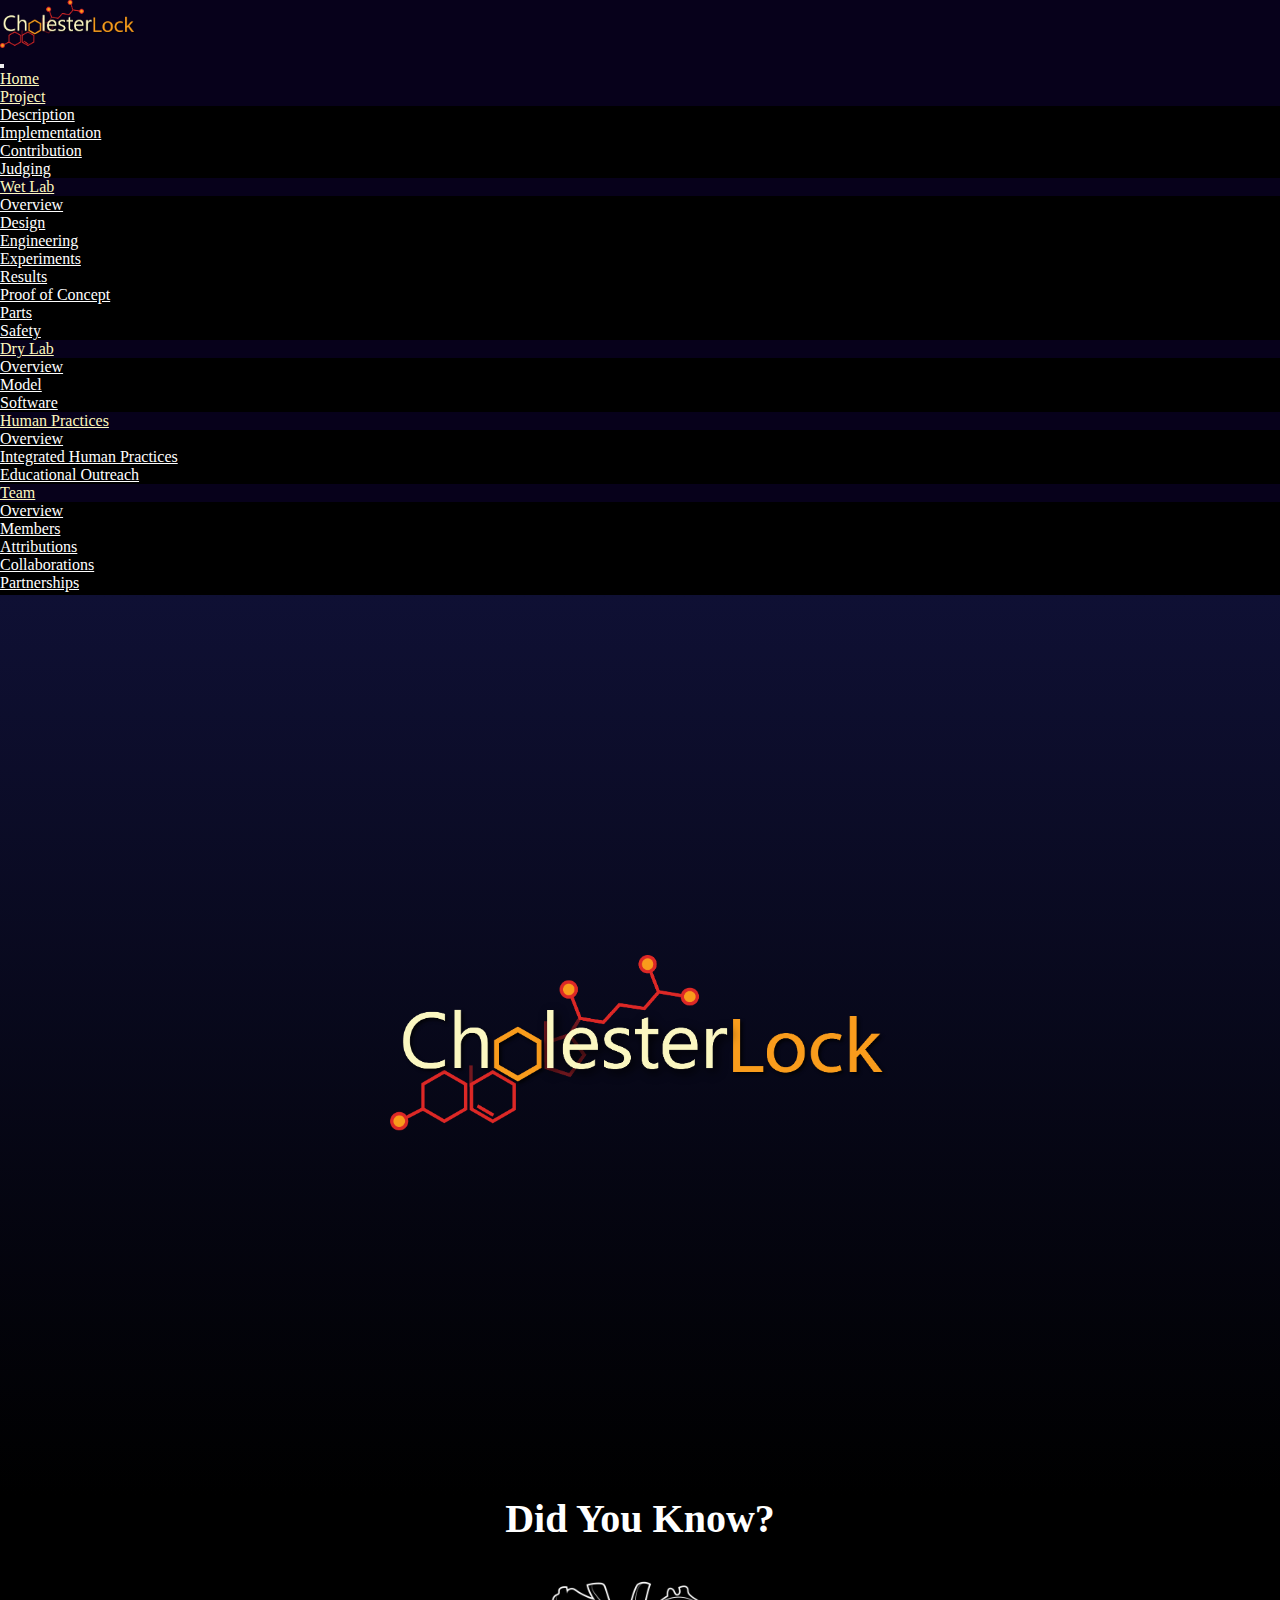
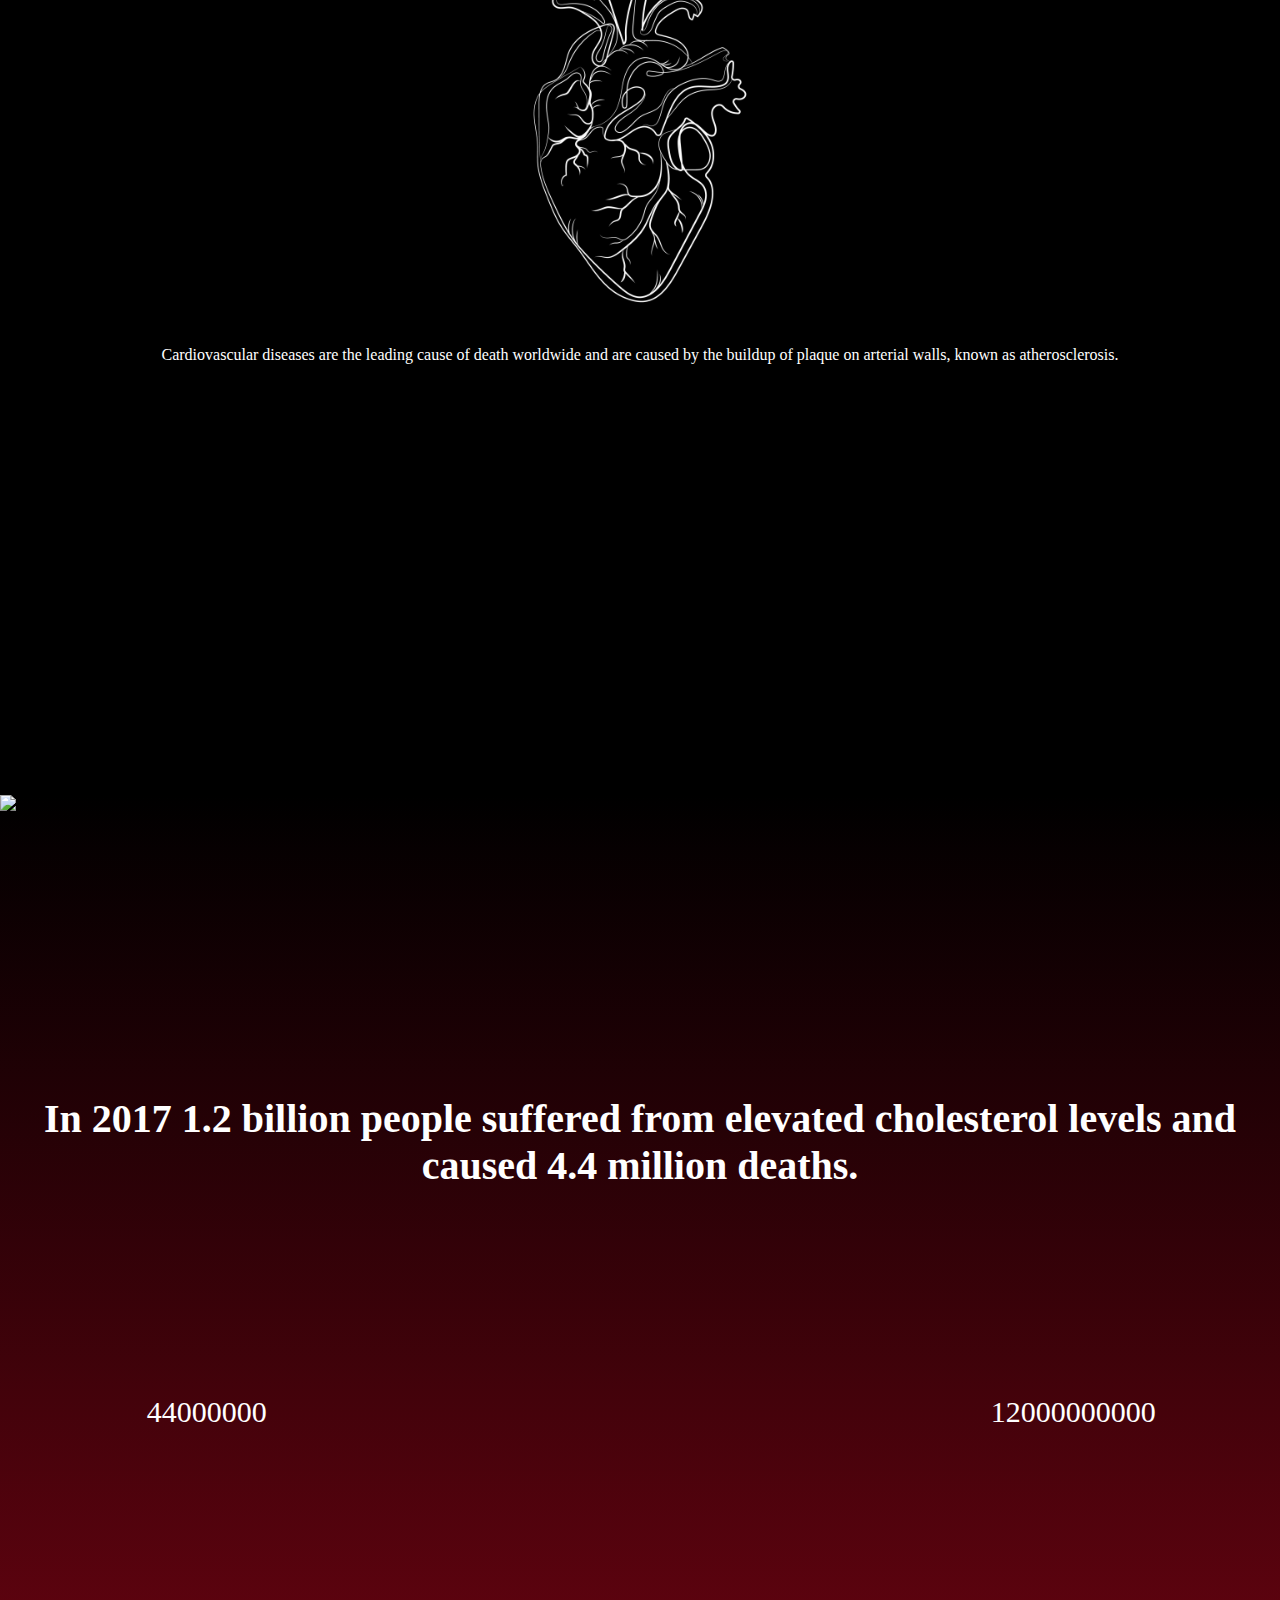
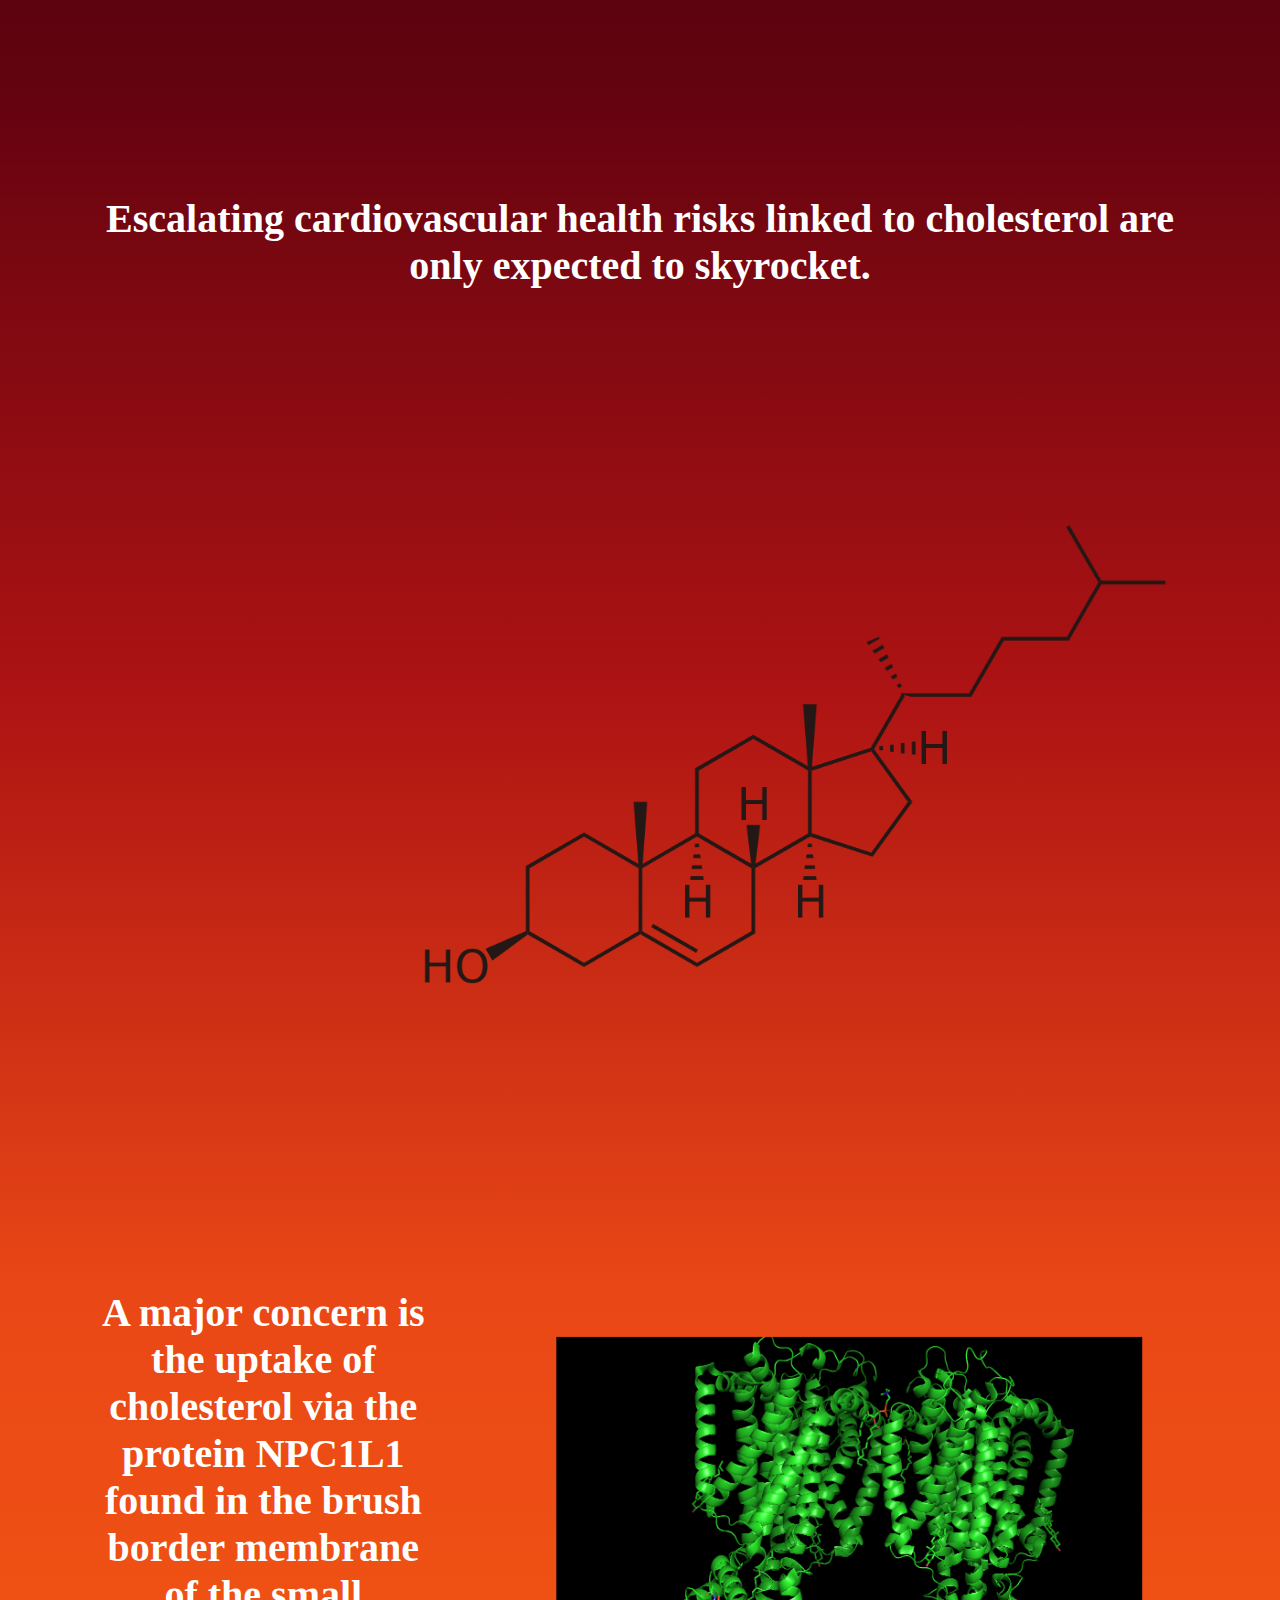
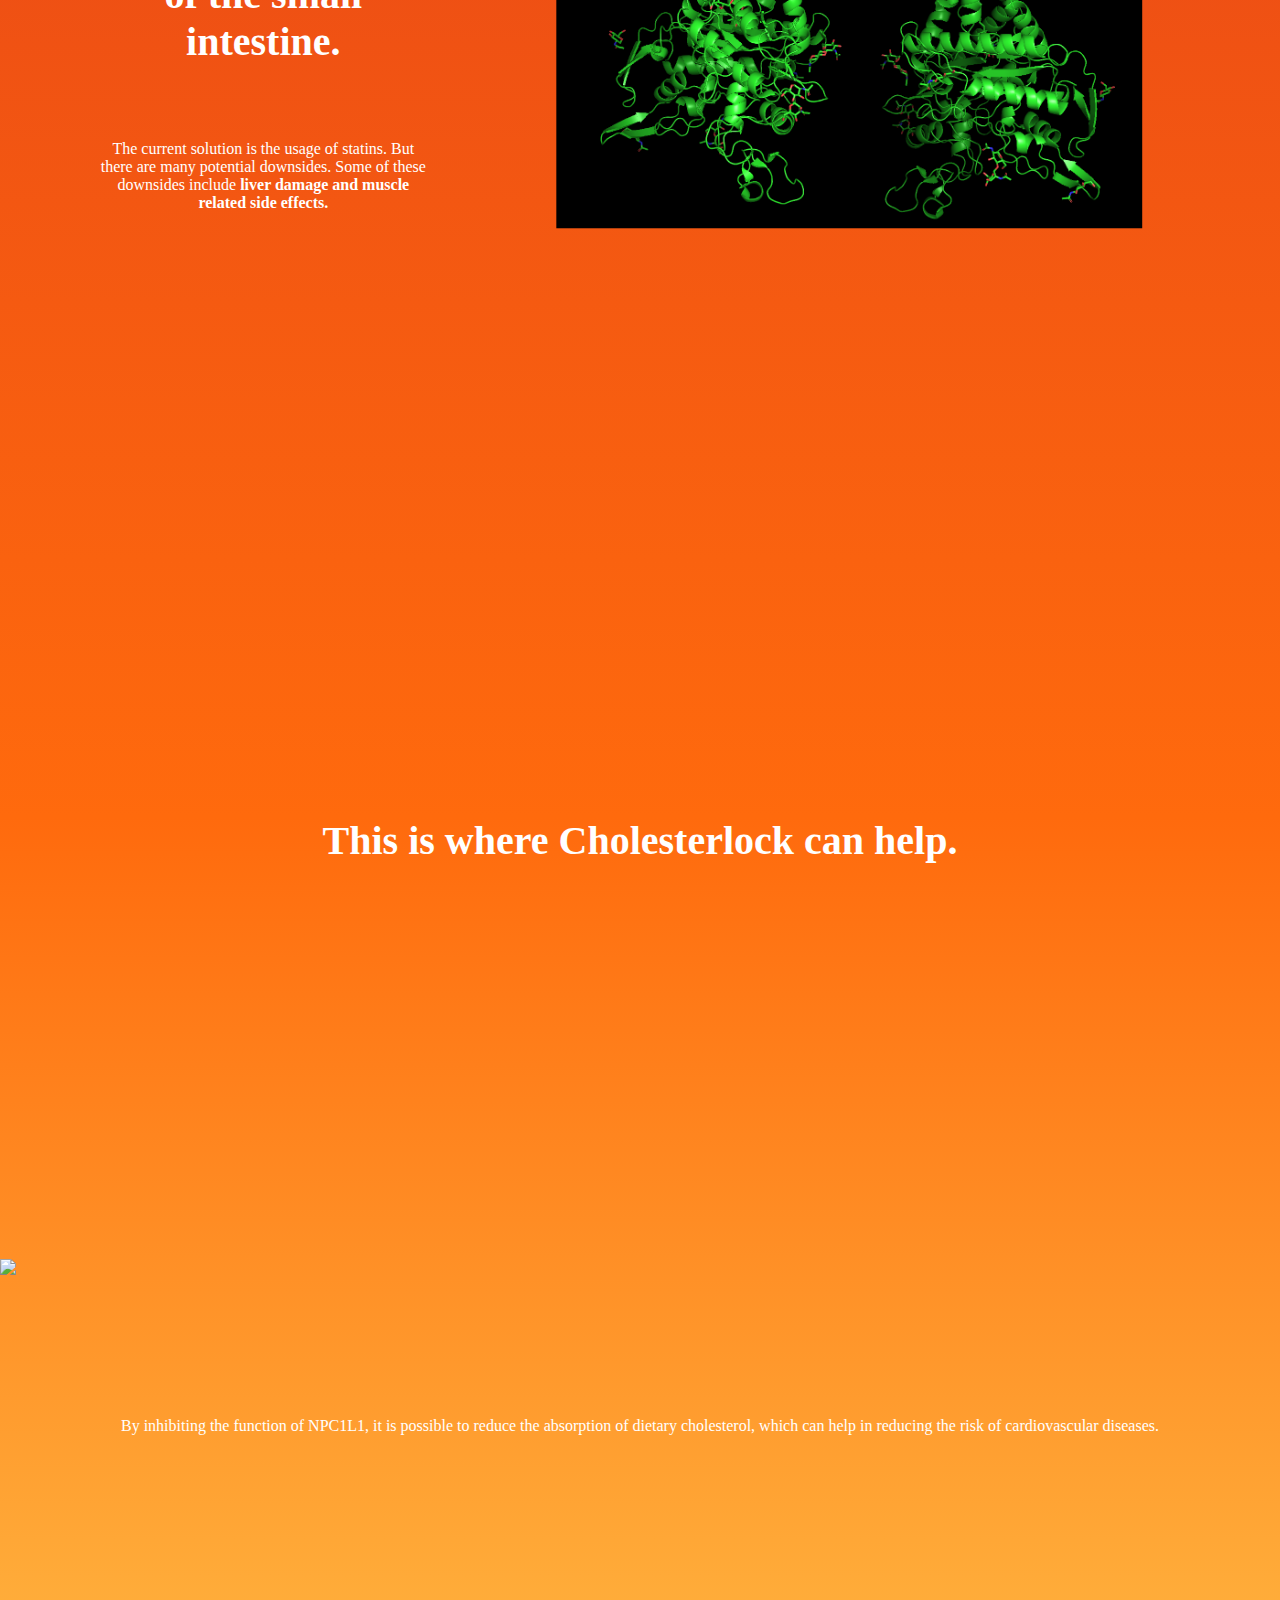
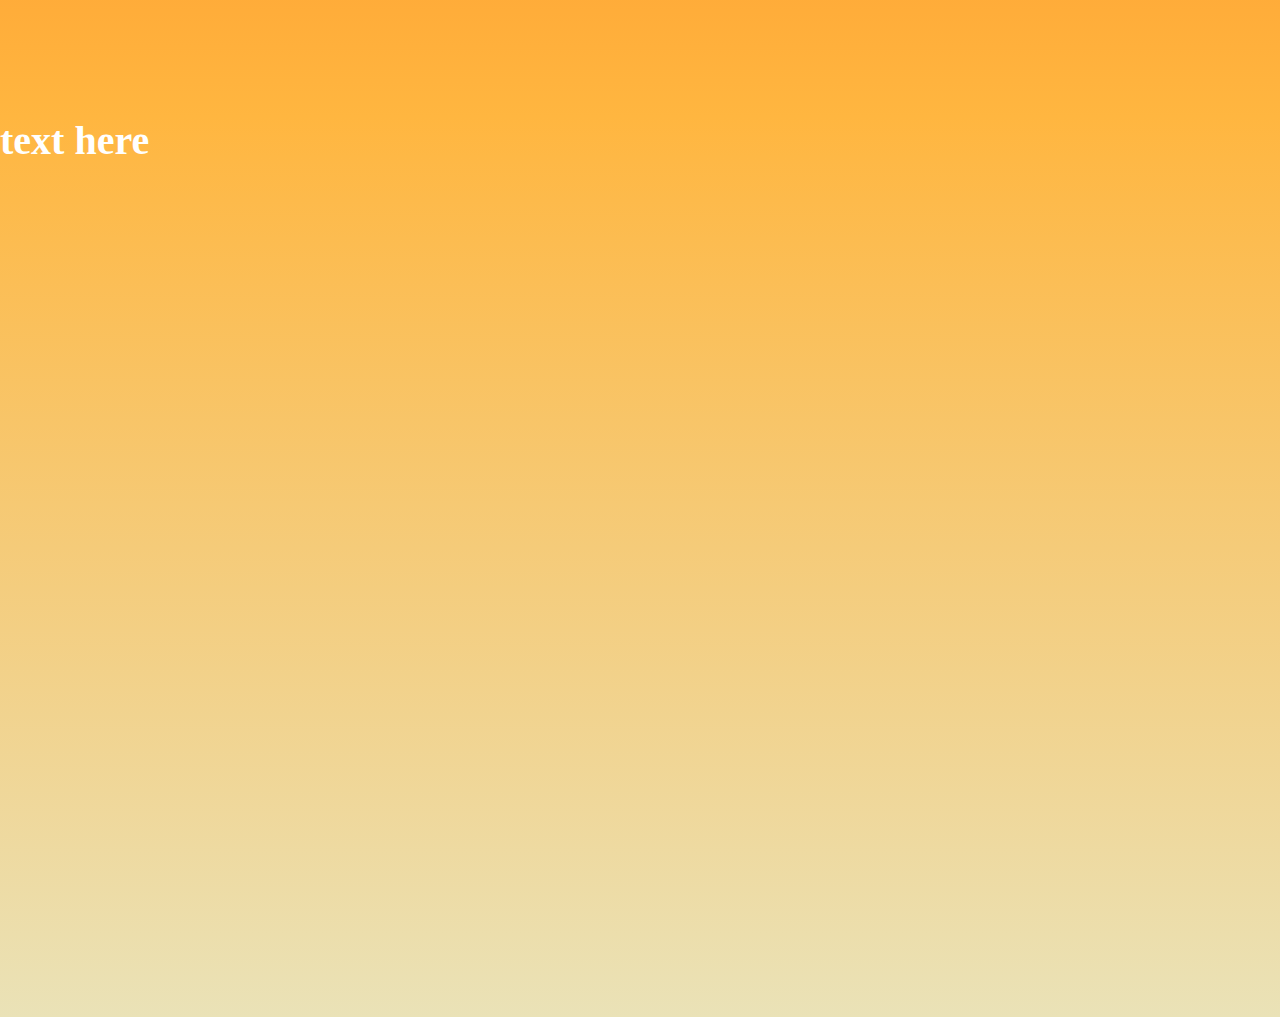
==== commit b306b9d9: "new changes (removed animations to reset timeline)" ====
--- a/description.html
+++ b/description.html
@@ -21,7 +21,321 @@
 </head>
 
 <body>
-
+  <style type="text/css">
+          
+    * {
+        margin: 0px;
+        padding: 0px;
+        box-sizing: border-box;
+        font-family: Calibri;
+    }
+
+    body {
+        background-color: #2f1691;
+    }
+
+    /* TOP NAV BAR */
+    .left-aligned { 
+        margin-left: auto; 
+    }
+    
+    .top-nav{
+        border-bottom: 3PX solid black;
+        background-color: #07011B;
+        padding: auto;
+    }
+
+    .nav-logo {
+        height: 3rem;
+    }
+
+    .navbar-nav .nav-link {
+        color: #FDF8BE; 
+    }
+
+    .navbar-nav .nav-link:hover {
+        color: #D62923;
+    }
+
+    .dropdown-menu {
+        background-color: black;
+    }
+
+    .dropdown-menu a:hover {
+        background-color: #FDF8BE;
+    }
+
+    .dropdown-menu .dropdown-item {
+        color: white;
+    }
+
+    .dropdown-menu .dropdown-item:hover {
+        color: #07011B;
+    }
+
+    /* CONTENT */
+
+    #header-banner-div {
+        width: 100;
+        height: 70vh;
+        background-color: #07011B;
+        border-bottom: 3PX solid black;
+        color: #fbe395;
+        font-size: 2rem;
+        line-height: 70vh;
+        margin-top: 5rem;
+        padding-top: 10rem;
+        padding-left: 5rem;
+    }
+
+    #main-div {
+        width: 100%;
+        display: flex;
+    }
+
+    .clearfix::after {
+        content:"";
+        display: block;
+        clear: both;
+    }
+
+        #progress{
+    height: 70px;
+    width: 70px;
+    background-color: white;
+    border-radius: 50%;
+    position: fixed;
+    bottom: 20px;
+    right: 10px;
+    box-shadow: 0 0 10px rgba(0,0,0,0.2);
+    display: grid;
+    place-items: center;
+}
+
+#progress-value{
+    display: block;
+    height: calc(100% - 15px);
+    width: calc(100% - 15px);
+    background-color: #ffffff;
+    border-radius: 50%;
+    display: grid;
+    place-items: center;
+    font-weight: 500;
+}
+
+    #sidebar {
+        min-height: 800px;
+        background-color: black;
+        color: #fbe395;
+        float: left;
+        text-align: center;
+        line-height: 800px;
+    }
+
+    #main-content {
+        min-height: 800px;
+        background-color: #07011B;
+        color: #fbe395;
+        float: right;
+        text-align: center;
+        line-height: 800px;
+    }
+
+    @media (max-width: 768px) {
+        #sidebar {
+            display: none;
+        }
+
+        #main-content {
+            margin-left: 0;
+            width: 100%;
+        }
+    }
+
+    @media (min-width: 768px) {
+        #sidebar {
+            display: block;
+            width: 17rem;
+        }
+
+        #main-content {
+            flex: 1;
+        }
+    }
+
+    
+    /* FOOTER */
+    #page-footer {
+        padding: 2%;
+        /* background-image: url("img/footer-design.svg"); */
+        background-color: #07011B;
+        border-top: 3PX solid black;
+        color: #fbe395;
+    }
+
+
+    .footer-logo{
+        width: 10rem;
+        padding-bottom: 2vh;
+    }
+
+    .social-media{
+        width:1.5rem;
+        padding: 0.1rem;
+    }
+
+    .fb{
+        width: 1.2rem;
+    }
+
+    .socials{
+        margin-top: 1rem;
+        padding-left: 0.7rem;
+    }
+
+    .nav-title{
+        line-height: 10vh;
+        text-decoration: none;
+        color: #fbe395;
+        padding-bottom: 2%;
+    }
+
+    .nav-title:hover {
+        line-height: 10vh;
+        text-decoration: none;
+        color: #D62923;
+        padding-bottom: 2%;
+    }
+
+    #footer ul a{
+        color: white; 
+        text-decoration: none;
+        font-weight: 100;
+        padding: 0 0rem;
+        text-align: left;
+    }
+
+    #footer ul a:hover{
+        text-decoration: underline;
+        color: #FDF8BE;
+    }
+
+    #footer h3{
+        color: #fbe395; 
+        text-decoration: none;
+        padding: 0 0rem;
+        text-align: left;
+        font-size: large;
+    }
+
+    #footer .section {
+        padding-top: 2vh;
+    }
+
+    .license {
+        text-align: center;
+    }
+
+</style>
+</head>
+
+
+<!--TOP NAVBAR-->
+    <nav class="top-nav navbar navbar-expand-lg navbar-dark py-3 fixed-top">
+        <div class="container d-flex align-items-center">
+        
+            <!---- TEAM NAME ---->
+            <div class="logo-nav">
+                <a class="navbar-brand" href="index.html">
+                    <img class="nav-logo" src="images/logo.png" alt="Logo"/>
+                </a>
+            </div>
+        
+            <!---- SMALL SCREEN MENU ICON ---->
+            <button class="navbar-toggler" type="button" data-bs-toggle="collapse" data-bs-target="#navmenu" aria-controls="navbarSupportedContent" aria-expanded="false" aria-label="Toggle navigation">
+                <span class="navbar-toggler-icon"></span>
+            </button>
+        
+            <div class="collapse navbar-collapse" id="navmenu">
+                <ul class="navbar-nav ml-auto left-aligned">
+        
+                <!---- HOME ---->
+                <li class="nav-item">
+                    <a class="nav-link" href="index.html">Home</a>
+                </li>
+        
+                <!---- PROJECT ---->
+                <li class="nav-item dropdown">
+                    <a class="nav-link dropdown-toggle" href="#" id="navbarDropdown" role="button" data-bs-toggle="dropdown" aria-expanded="false">
+                    Project
+                    </a>
+                    <ul class="dropdown-menu" aria-labelledby="navbarDropdown">
+                    <li><a class="dropdown-item" href="description.html">Description</a></li>
+                    <li><a class="dropdown-item" href="implementation.html">Implementation</a></li>
+                    <li><a class="dropdown-item" href="contribution.html">Contribution</a></li>
+                    <li><a class="dropdown-item" href="judging.html">Judging</a></li>
+                    </ul>
+                </li>
+        
+                <!---- WET LAB ---->
+                <li class="nav-item dropdown">
+                    <a class="nav-link dropdown-toggle" href="#" id="navbarDropdown" role="button" data-bs-toggle="dropdown" aria-expanded="false">
+                    Wet Lab
+                    </a>
+                    <ul class="dropdown-menu" aria-labelledby="navbarDropdown">
+                    <li><a class="dropdown-item" href="wetlab.html">Overview</a></li>
+                    <li><a class="dropdown-item" href="design.html">Design</a></li>
+                    <li><a class="dropdown-item" href="engineering.html">Engineering</a></li>
+                    <li><a class="dropdown-item" href="experiments.html">Experiments</a></li>
+                    <li><a class="dropdown-item" href="results.html">Results</a></li>
+                    <li><a class="dropdown-item" href="proof-of-concept.html">Proof of Concept</a></li>
+                    <li><a class="dropdown-item" href="parts.html">Parts</a></li>
+                    <li><a class="dropdown-item" href="safety.html">Safety</a></li>
+                    </ul>
+                </li>
+        
+                <!---- DRY LAB ---->
+                <li class="nav-item dropdown">
+                    <a class="nav-link dropdown-toggle" href="#" id="navbarDropdown" role="button" data-bs-toggle="dropdown" aria-expanded="false">
+                    Dry Lab
+                    </a>
+                    <ul class="dropdown-menu" aria-labelledby="navbarDropdown">
+                        <li><a class="dropdown-item" href="drylab.html">Overview</a></li>
+                    <li><a class="dropdown-item" href="model.html">Model</a></li>
+                    <li><a class="dropdown-item" href="software.html">Software</a></li>
+                    </ul>
+                </li>
+
+                <!---- HUMAN PRACTICES ---->
+                <li class="nav-item dropdown">
+                    <a class="nav-link dropdown-toggle" href="#" id="navbarDropdown" role="button" data-bs-toggle="dropdown" aria-expanded="false">
+                    Human Practices
+                    </a>
+                    <ul class="dropdown-menu" aria-labelledby="navbarDropdown">
+                    <li><a class="dropdown-item" href="humanpractices.html">Overview</a></li>
+                    <li><a class="dropdown-item" href="integrated-human-practices.html">Integrated Human Practices</a></li>
+                    <li><a class="dropdown-item" href="educational-outreach.html">Educational Outreach</a></li>
+                    </ul>
+                </li>
+
+                <!---- TEAM ---->
+                <li class="nav-item dropdown">
+                    <a class="nav-link dropdown-toggle" href="#" id="navbarDropdown" role="button" data-bs-toggle="dropdown" aria-expanded="false">
+                    Team
+                    </a>
+                    <ul class="dropdown-menu" aria-labelledby="navbarDropdown">
+                    <li><a class="dropdown-item" href="team.html">Overview</a></li>
+                    <li><a class="dropdown-item" href="members.html">Members</a></li>
+                    <li><a class="dropdown-item" href="attributions.html">Attributions</a></li>
+                    <li><a class="dropdown-item" href="collaborations.html">Collaborations</a></li>
+                    <li><a class="dropdown-item" href="partnerships.html">Partnerships</a></li>
+                    </ul>
+                </li>
+
+                </ul>
+            </div>
+        </div>
+    </nav>
 
   <!-- Section 1 Start -->
   <section class= "section-1">
@@ -63,7 +377,7 @@
     <!-- Section 4 Start -->
     <section class="section-4">
       <h2><strong>Escalating cardiovascular health risks linked to cholesterol are only expected to skyrocket.</strong></h2>
-      <img src = '#'></img>
+      <img src = 'images/Cholesterol Molecule.svg'></img>
     </section>
     <!-- Section 4 End -->
 
@@ -71,7 +385,7 @@
      <section class="section-5 grid-5">
       <h2> <strong>A major concern is the uptake of cholesterol via the protein NPC1L1 found in the brush border membrane of the small intestine. </strong></h2>
       <p> The current solution is the usage of statins. But there are many potential downsides. Some of these downsides include <strong>liver damage and muscle related side effects.</strong></p>
-      <img src = '#'><img>
+      <img src = 'images/NPC1L1.svg'><img>
     </section>
     <!-- Section 5 End -->
 
@@ -103,62 +417,17 @@
 <!---GSAP Start--------------------------------------->
 
   <script>
-    gsap.registerPlugin(ScrollTrigger);
-  
-    gsap.to("#section-2", {
-      scrollTrigger: {
-        trigger: "#section-2",
-        scrub: 0.4,
-        anticipatePin: 1,
-        pin: true,
-        start: "top top",
-        pinSpacing: false,
-       // markers: true
-      }
-    });
-  
-    gsap.to("#heart", {
-  x: 500,
-  duration: 3,
-  scrollTrigger: {
-    trigger: "#heart",
-    start: "50%", // Adjust the start value as desired
-    end: "400",
-    scrub: 1,
-    //markers: true
-  }
-});
-
-    gsap.to(".section-3", {
-      x: 0,
-      duration: 4,
-      scrollTrigger: {
-        trigger: ".light-red-background",
-        start: "top center",
-        end: "400px",
-        scrub: 1,
-      //  markers: true
-
-      }
-    })
-
-    const numberPeople = document.querySelectorAll(".data");
-
-numberPeople.forEach((element) => {
-  gsap.to(element, {
-    textContent: element.dataset.value,
-    duration: 2,
-    ease: "power1.easeIn",
-    snap: { textContent: 1 },
-    from: { textContent: 0 }, // Animate from 0 to the desired value
-  });
-});
 
 
   </script>
 
 <!-- GSAP END------------------------------------------------------------>
 
+<!-- Bootstrap JS -->
+<script src="https://cdn.jsdelivr.net/npm/bootstrap@5.0.2/dist/js/bootstrap.bundle.min.js" integrity="sha384-pzjYCq+mqQJET5IyDmZqTNRSqf9rdHpf1CGoMv2WU7Y7r8Fp9kSd3b++bQH6Q7N6" crossorigin="anonymous"></script>
+
+<!-- jQuery -->
+<script src="https://code.jquery.com/jquery-3.6.0.min.js"></script>
 
 
 </body>
--- a/home-styling.css
+++ b/home-styling.css
@@ -137,16 +137,19 @@
 }
 
 .section-4 h2 {
+  margin-top: 100px;
   grid-column: 2/ span 2;
-  grid-row: 2;
+  grid-row: 3;
   margin-left: 100px;
   margin-right: 100px;
   text-align: center;
 }
 
 .section-4 img {
-  grid-column: 2 / span 2;
-  grid-row: 4 /span 2;
+  grid-column: 3;
+  grid-row: 4 / span 1;
+  width: 1000px;
+  height: 1000px;
 }
 
 .grid-5 {
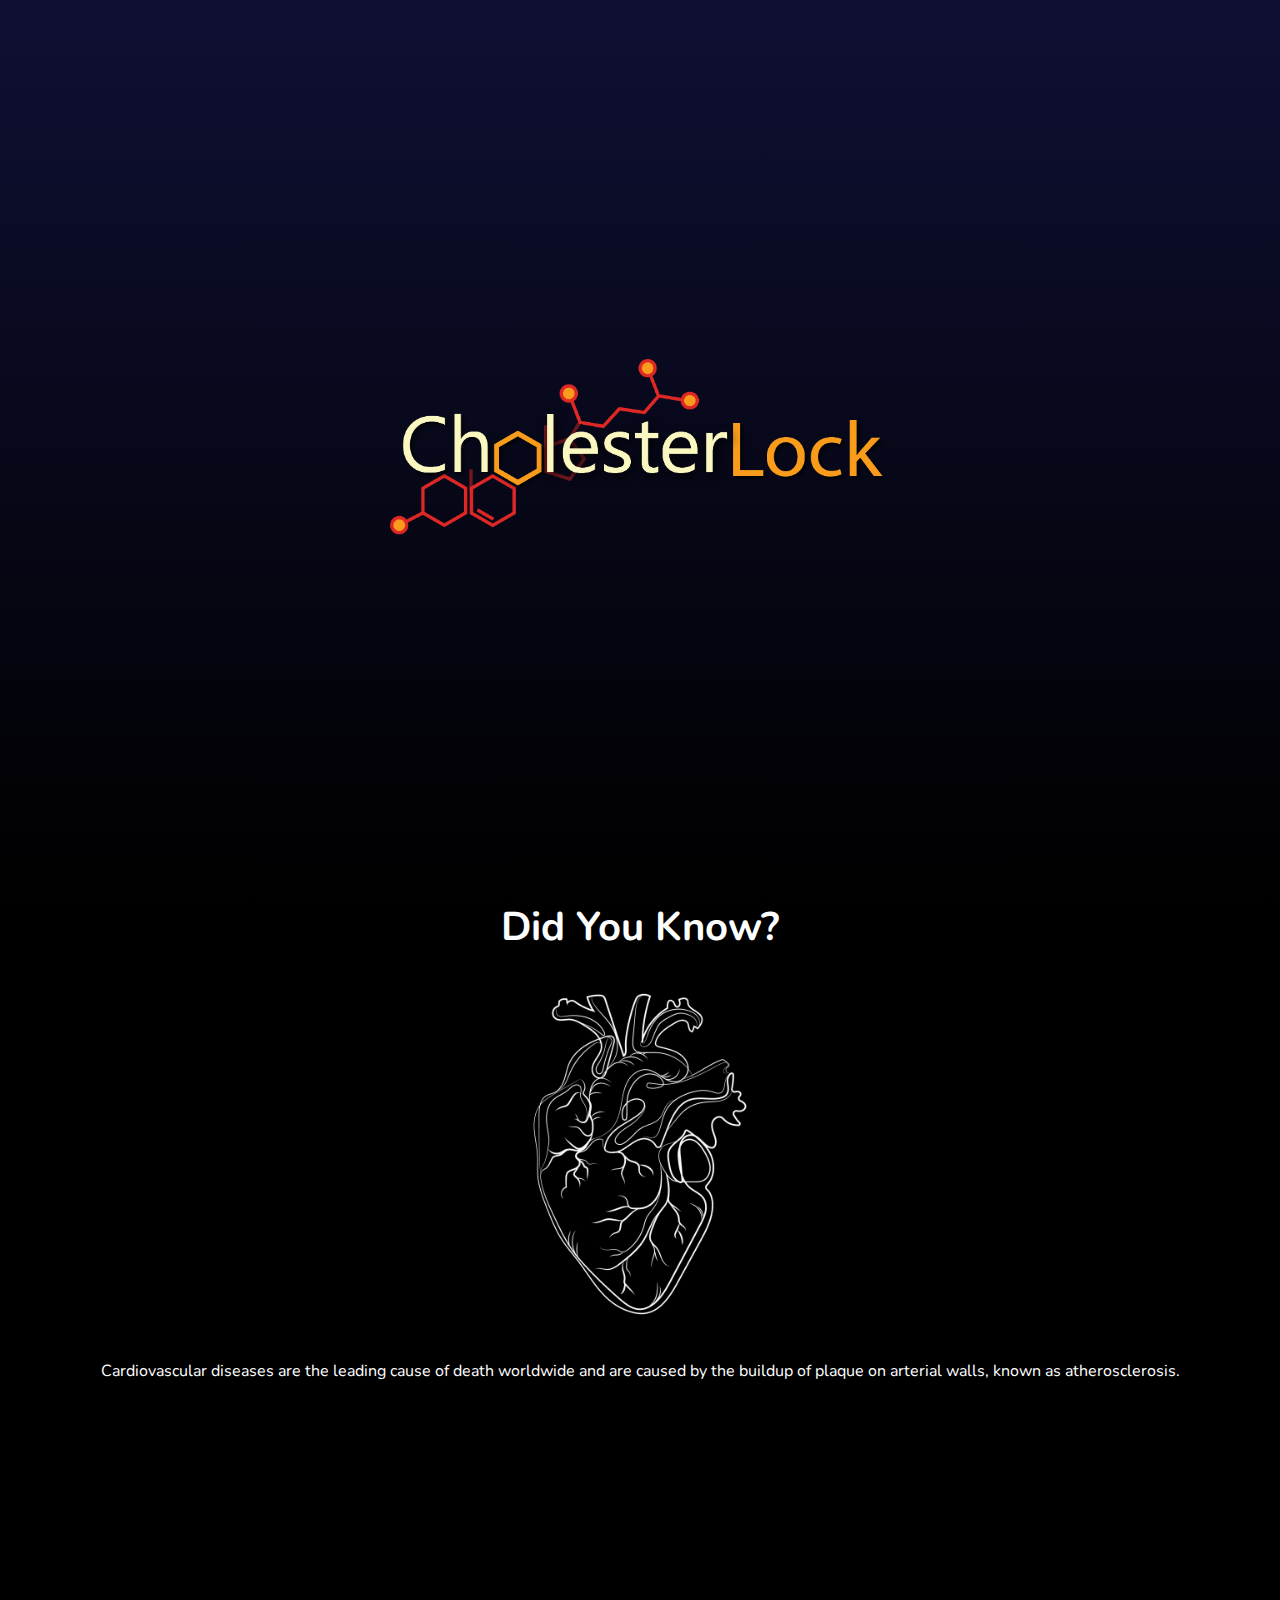
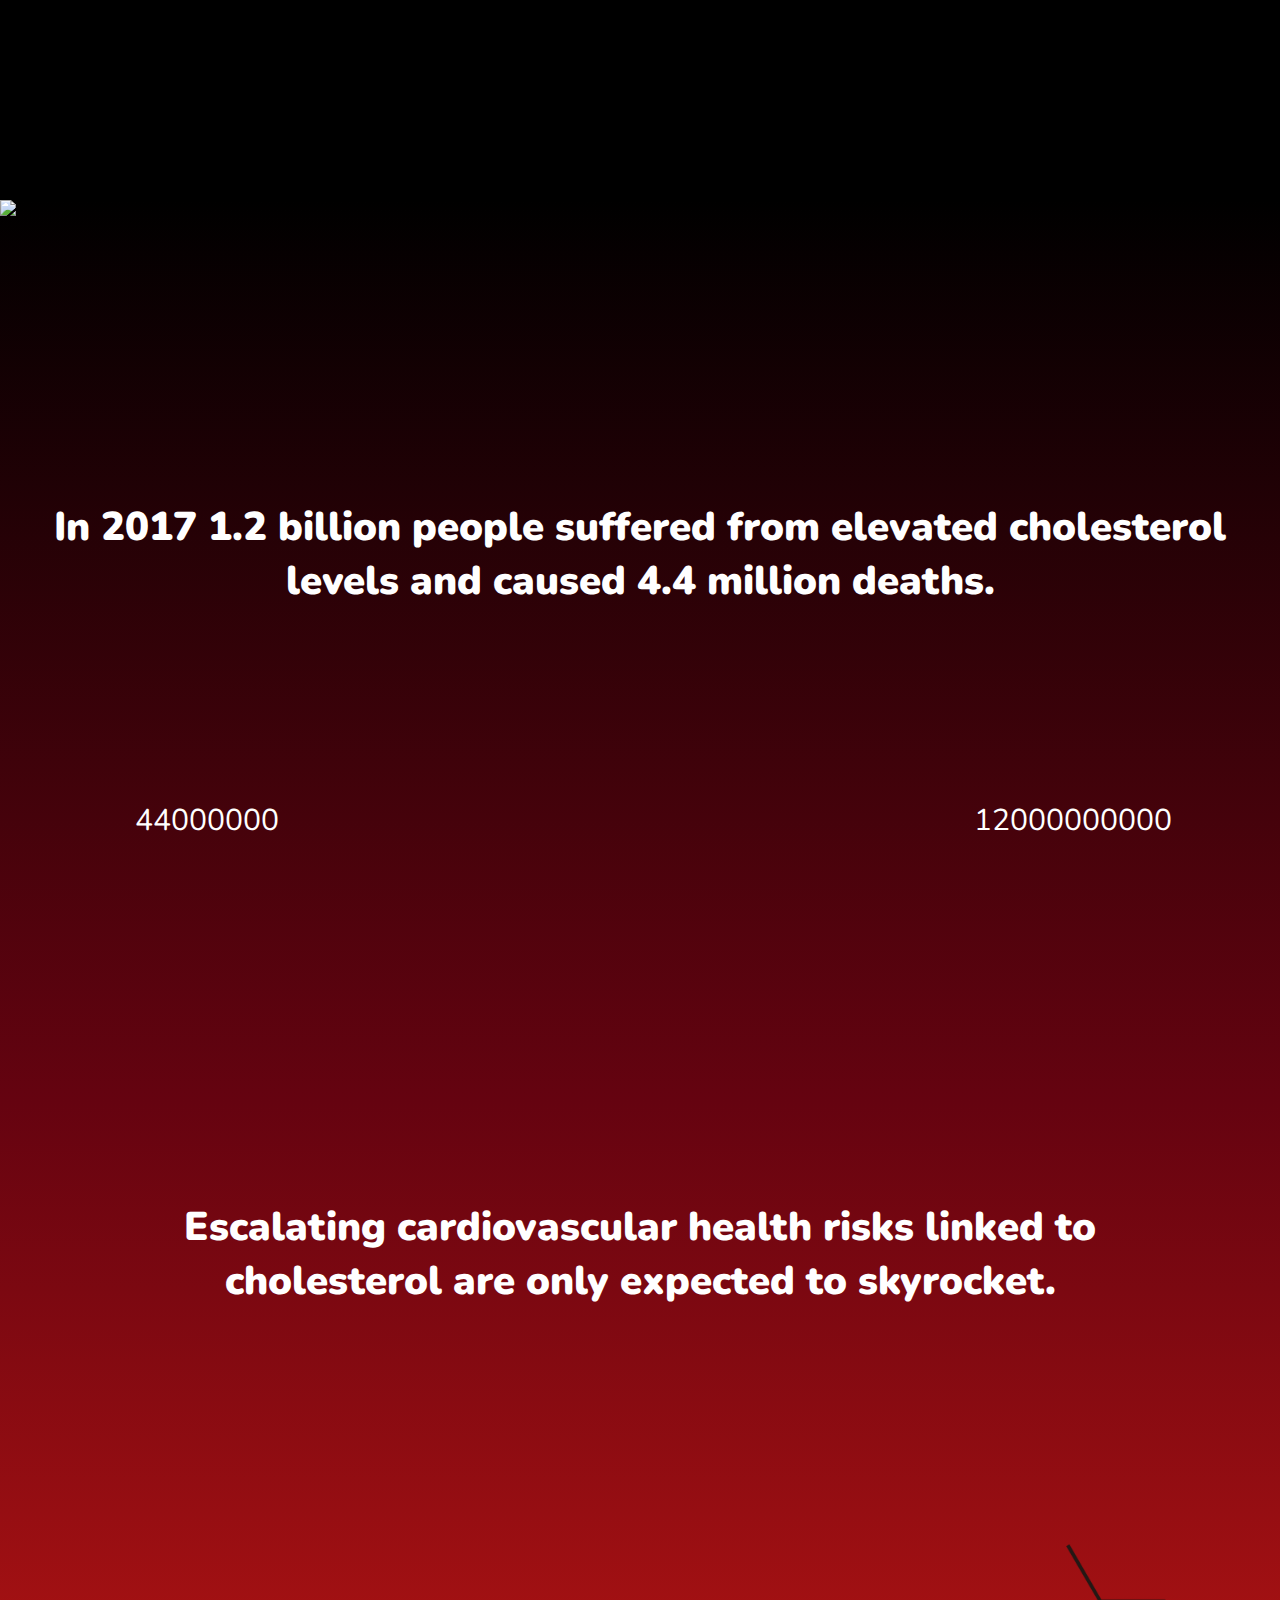
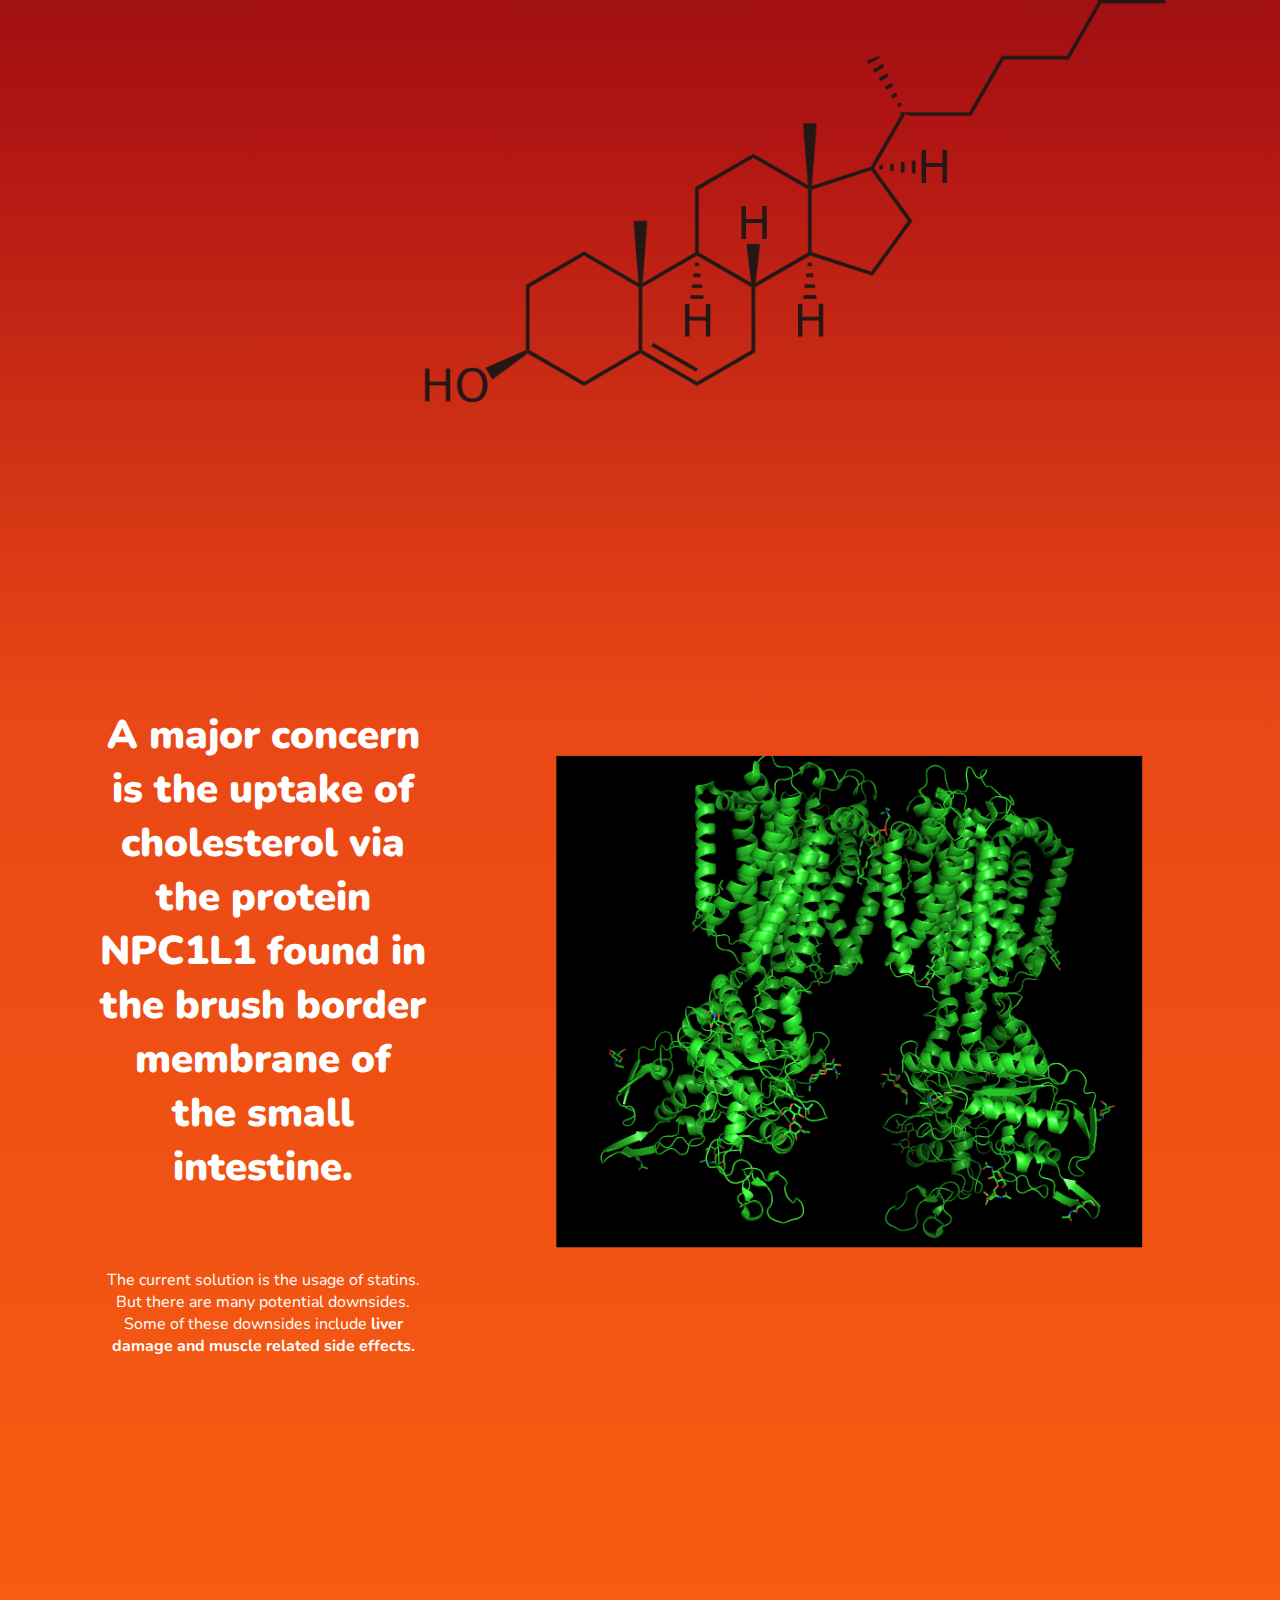
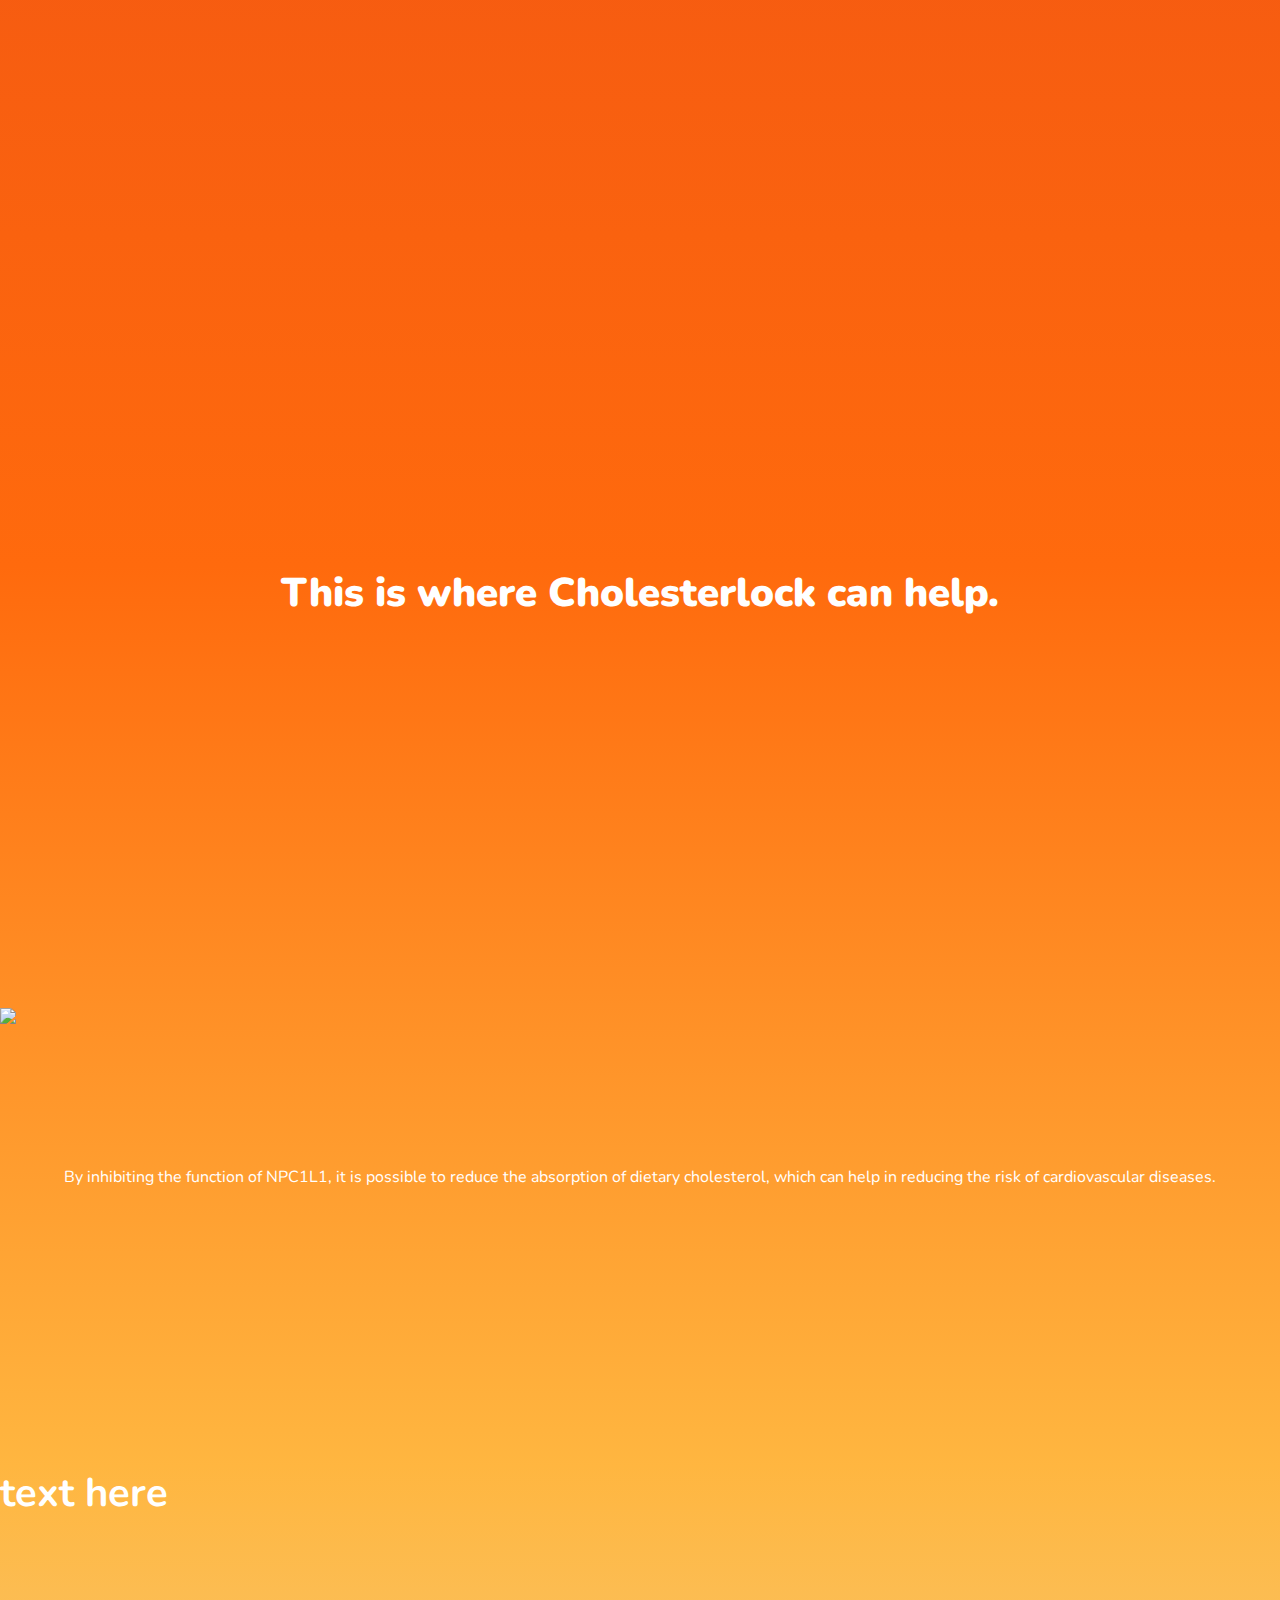
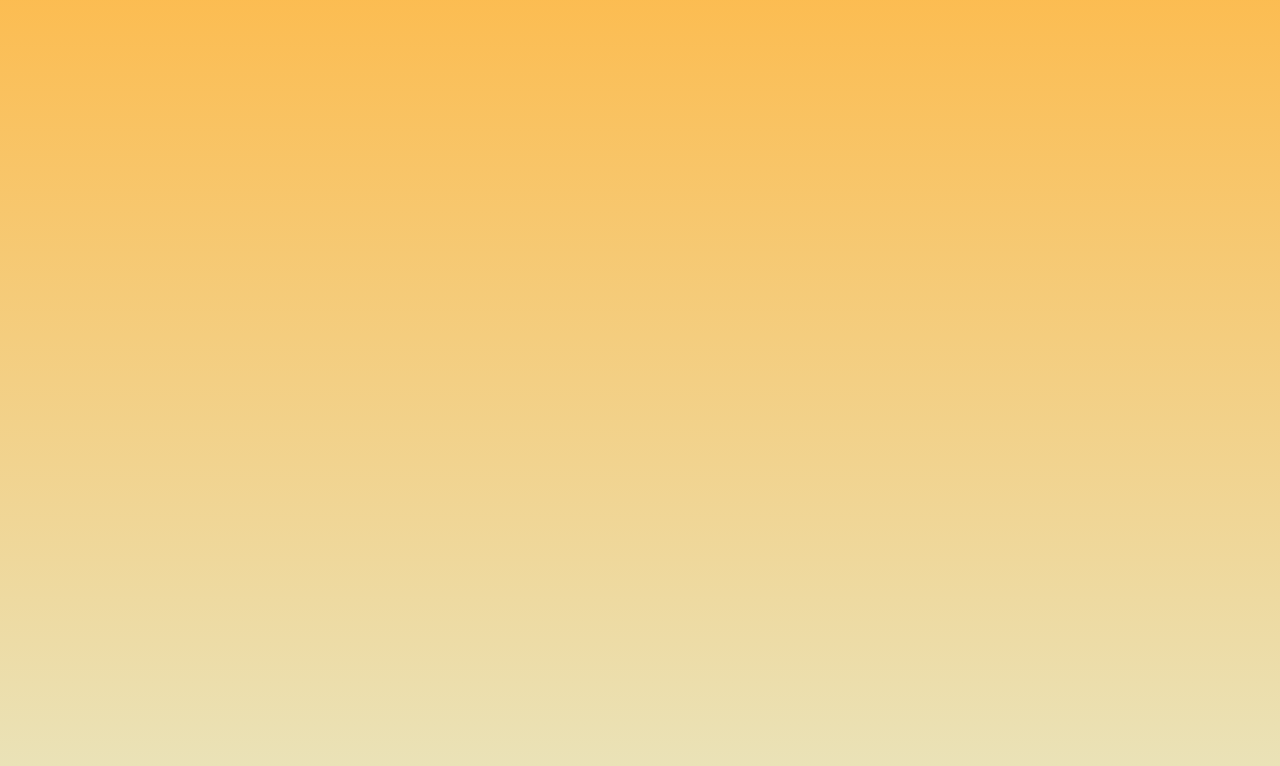
==== commit a304f8cb: "home page prototype" ====
--- a/description.html
+++ b/description.html
@@ -19,323 +19,6 @@
 
   <title>CholesterLock</title>
 </head>
-
-<body>
-  <style type="text/css">
-          
-    * {
-        margin: 0px;
-        padding: 0px;
-        box-sizing: border-box;
-        font-family: Calibri;
-    }
-
-    body {
-        background-color: #2f1691;
-    }
-
-    /* TOP NAV BAR */
-    .left-aligned { 
-        margin-left: auto; 
-    }
-    
-    .top-nav{
-        border-bottom: 3PX solid black;
-        background-color: #07011B;
-        padding: auto;
-    }
-
-    .nav-logo {
-        height: 3rem;
-    }
-
-    .navbar-nav .nav-link {
-        color: #FDF8BE; 
-    }
-
-    .navbar-nav .nav-link:hover {
-        color: #D62923;
-    }
-
-    .dropdown-menu {
-        background-color: black;
-    }
-
-    .dropdown-menu a:hover {
-        background-color: #FDF8BE;
-    }
-
-    .dropdown-menu .dropdown-item {
-        color: white;
-    }
-
-    .dropdown-menu .dropdown-item:hover {
-        color: #07011B;
-    }
-
-    /* CONTENT */
-
-    #header-banner-div {
-        width: 100;
-        height: 70vh;
-        background-color: #07011B;
-        border-bottom: 3PX solid black;
-        color: #fbe395;
-        font-size: 2rem;
-        line-height: 70vh;
-        margin-top: 5rem;
-        padding-top: 10rem;
-        padding-left: 5rem;
-    }
-
-    #main-div {
-        width: 100%;
-        display: flex;
-    }
-
-    .clearfix::after {
-        content:"";
-        display: block;
-        clear: both;
-    }
-
-        #progress{
-    height: 70px;
-    width: 70px;
-    background-color: white;
-    border-radius: 50%;
-    position: fixed;
-    bottom: 20px;
-    right: 10px;
-    box-shadow: 0 0 10px rgba(0,0,0,0.2);
-    display: grid;
-    place-items: center;
-}
-
-#progress-value{
-    display: block;
-    height: calc(100% - 15px);
-    width: calc(100% - 15px);
-    background-color: #ffffff;
-    border-radius: 50%;
-    display: grid;
-    place-items: center;
-    font-weight: 500;
-}
-
-    #sidebar {
-        min-height: 800px;
-        background-color: black;
-        color: #fbe395;
-        float: left;
-        text-align: center;
-        line-height: 800px;
-    }
-
-    #main-content {
-        min-height: 800px;
-        background-color: #07011B;
-        color: #fbe395;
-        float: right;
-        text-align: center;
-        line-height: 800px;
-    }
-
-    @media (max-width: 768px) {
-        #sidebar {
-            display: none;
-        }
-
-        #main-content {
-            margin-left: 0;
-            width: 100%;
-        }
-    }
-
-    @media (min-width: 768px) {
-        #sidebar {
-            display: block;
-            width: 17rem;
-        }
-
-        #main-content {
-            flex: 1;
-        }
-    }
-
-    
-    /* FOOTER */
-    #page-footer {
-        padding: 2%;
-        /* background-image: url("img/footer-design.svg"); */
-        background-color: #07011B;
-        border-top: 3PX solid black;
-        color: #fbe395;
-    }
-
-
-    .footer-logo{
-        width: 10rem;
-        padding-bottom: 2vh;
-    }
-
-    .social-media{
-        width:1.5rem;
-        padding: 0.1rem;
-    }
-
-    .fb{
-        width: 1.2rem;
-    }
-
-    .socials{
-        margin-top: 1rem;
-        padding-left: 0.7rem;
-    }
-
-    .nav-title{
-        line-height: 10vh;
-        text-decoration: none;
-        color: #fbe395;
-        padding-bottom: 2%;
-    }
-
-    .nav-title:hover {
-        line-height: 10vh;
-        text-decoration: none;
-        color: #D62923;
-        padding-bottom: 2%;
-    }
-
-    #footer ul a{
-        color: white; 
-        text-decoration: none;
-        font-weight: 100;
-        padding: 0 0rem;
-        text-align: left;
-    }
-
-    #footer ul a:hover{
-        text-decoration: underline;
-        color: #FDF8BE;
-    }
-
-    #footer h3{
-        color: #fbe395; 
-        text-decoration: none;
-        padding: 0 0rem;
-        text-align: left;
-        font-size: large;
-    }
-
-    #footer .section {
-        padding-top: 2vh;
-    }
-
-    .license {
-        text-align: center;
-    }
-
-</style>
-</head>
-
-
-<!--TOP NAVBAR-->
-    <nav class="top-nav navbar navbar-expand-lg navbar-dark py-3 fixed-top">
-        <div class="container d-flex align-items-center">
-        
-            <!---- TEAM NAME ---->
-            <div class="logo-nav">
-                <a class="navbar-brand" href="index.html">
-                    <img class="nav-logo" src="images/logo.png" alt="Logo"/>
-                </a>
-            </div>
-        
-            <!---- SMALL SCREEN MENU ICON ---->
-            <button class="navbar-toggler" type="button" data-bs-toggle="collapse" data-bs-target="#navmenu" aria-controls="navbarSupportedContent" aria-expanded="false" aria-label="Toggle navigation">
-                <span class="navbar-toggler-icon"></span>
-            </button>
-        
-            <div class="collapse navbar-collapse" id="navmenu">
-                <ul class="navbar-nav ml-auto left-aligned">
-        
-                <!---- HOME ---->
-                <li class="nav-item">
-                    <a class="nav-link" href="index.html">Home</a>
-                </li>
-        
-                <!---- PROJECT ---->
-                <li class="nav-item dropdown">
-                    <a class="nav-link dropdown-toggle" href="#" id="navbarDropdown" role="button" data-bs-toggle="dropdown" aria-expanded="false">
-                    Project
-                    </a>
-                    <ul class="dropdown-menu" aria-labelledby="navbarDropdown">
-                    <li><a class="dropdown-item" href="description.html">Description</a></li>
-                    <li><a class="dropdown-item" href="implementation.html">Implementation</a></li>
-                    <li><a class="dropdown-item" href="contribution.html">Contribution</a></li>
-                    <li><a class="dropdown-item" href="judging.html">Judging</a></li>
-                    </ul>
-                </li>
-        
-                <!---- WET LAB ---->
-                <li class="nav-item dropdown">
-                    <a class="nav-link dropdown-toggle" href="#" id="navbarDropdown" role="button" data-bs-toggle="dropdown" aria-expanded="false">
-                    Wet Lab
-                    </a>
-                    <ul class="dropdown-menu" aria-labelledby="navbarDropdown">
-                    <li><a class="dropdown-item" href="wetlab.html">Overview</a></li>
-                    <li><a class="dropdown-item" href="design.html">Design</a></li>
-                    <li><a class="dropdown-item" href="engineering.html">Engineering</a></li>
-                    <li><a class="dropdown-item" href="experiments.html">Experiments</a></li>
-                    <li><a class="dropdown-item" href="results.html">Results</a></li>
-                    <li><a class="dropdown-item" href="proof-of-concept.html">Proof of Concept</a></li>
-                    <li><a class="dropdown-item" href="parts.html">Parts</a></li>
-                    <li><a class="dropdown-item" href="safety.html">Safety</a></li>
-                    </ul>
-                </li>
-        
-                <!---- DRY LAB ---->
-                <li class="nav-item dropdown">
-                    <a class="nav-link dropdown-toggle" href="#" id="navbarDropdown" role="button" data-bs-toggle="dropdown" aria-expanded="false">
-                    Dry Lab
-                    </a>
-                    <ul class="dropdown-menu" aria-labelledby="navbarDropdown">
-                        <li><a class="dropdown-item" href="drylab.html">Overview</a></li>
-                    <li><a class="dropdown-item" href="model.html">Model</a></li>
-                    <li><a class="dropdown-item" href="software.html">Software</a></li>
-                    </ul>
-                </li>
-
-                <!---- HUMAN PRACTICES ---->
-                <li class="nav-item dropdown">
-                    <a class="nav-link dropdown-toggle" href="#" id="navbarDropdown" role="button" data-bs-toggle="dropdown" aria-expanded="false">
-                    Human Practices
-                    </a>
-                    <ul class="dropdown-menu" aria-labelledby="navbarDropdown">
-                    <li><a class="dropdown-item" href="humanpractices.html">Overview</a></li>
-                    <li><a class="dropdown-item" href="integrated-human-practices.html">Integrated Human Practices</a></li>
-                    <li><a class="dropdown-item" href="educational-outreach.html">Educational Outreach</a></li>
-                    </ul>
-                </li>
-
-                <!---- TEAM ---->
-                <li class="nav-item dropdown">
-                    <a class="nav-link dropdown-toggle" href="#" id="navbarDropdown" role="button" data-bs-toggle="dropdown" aria-expanded="false">
-                    Team
-                    </a>
-                    <ul class="dropdown-menu" aria-labelledby="navbarDropdown">
-                    <li><a class="dropdown-item" href="team.html">Overview</a></li>
-                    <li><a class="dropdown-item" href="members.html">Members</a></li>
-                    <li><a class="dropdown-item" href="attributions.html">Attributions</a></li>
-                    <li><a class="dropdown-item" href="collaborations.html">Collaborations</a></li>
-                    <li><a class="dropdown-item" href="partnerships.html">Partnerships</a></li>
-                    </ul>
-                </li>
-
-                </ul>
-            </div>
-        </div>
-    </nav>
 
   <!-- Section 1 Start -->
   <section class= "section-1">
@@ -418,6 +101,7 @@
 
   <script>
 
+gsap.registerPlugin(ScrollTrigger, MotionPathPlugin);
 
   </script>
 
@@ -433,3 +117,4 @@
 </body>
 
 </html>
+
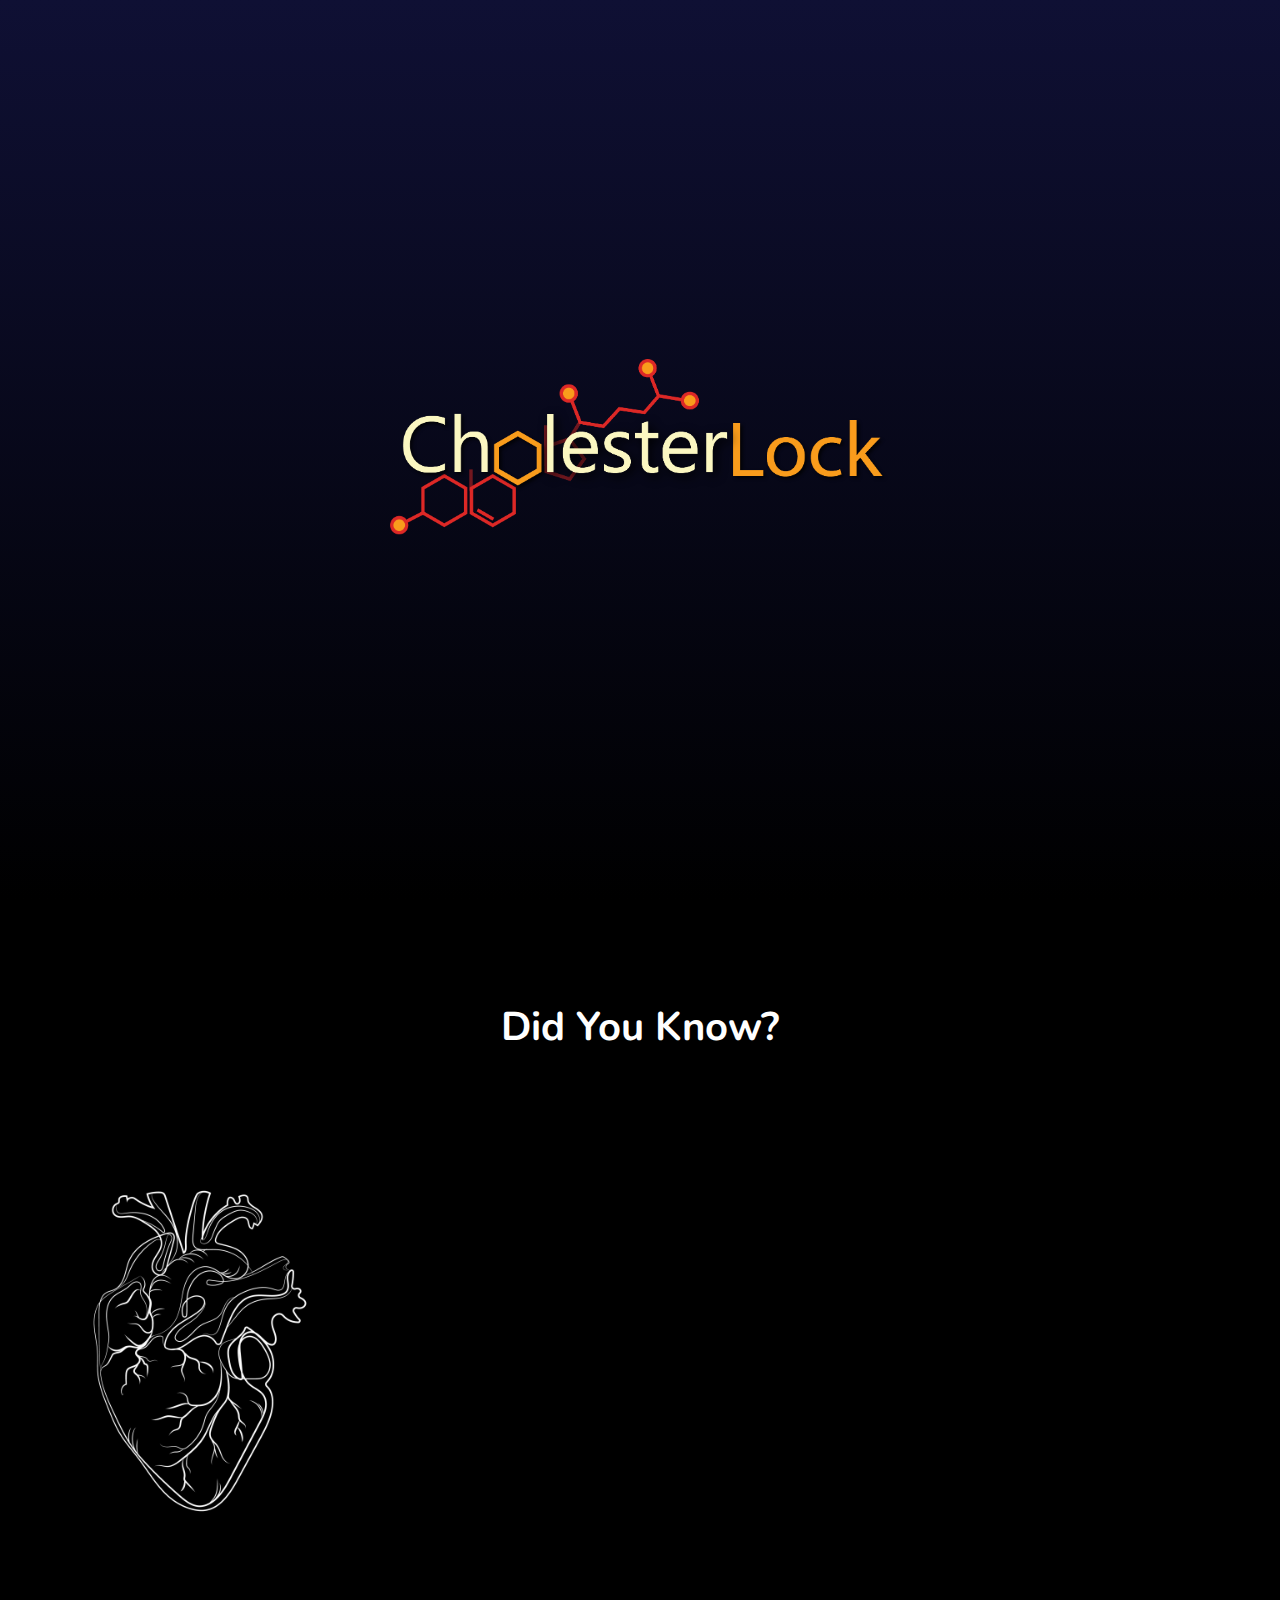
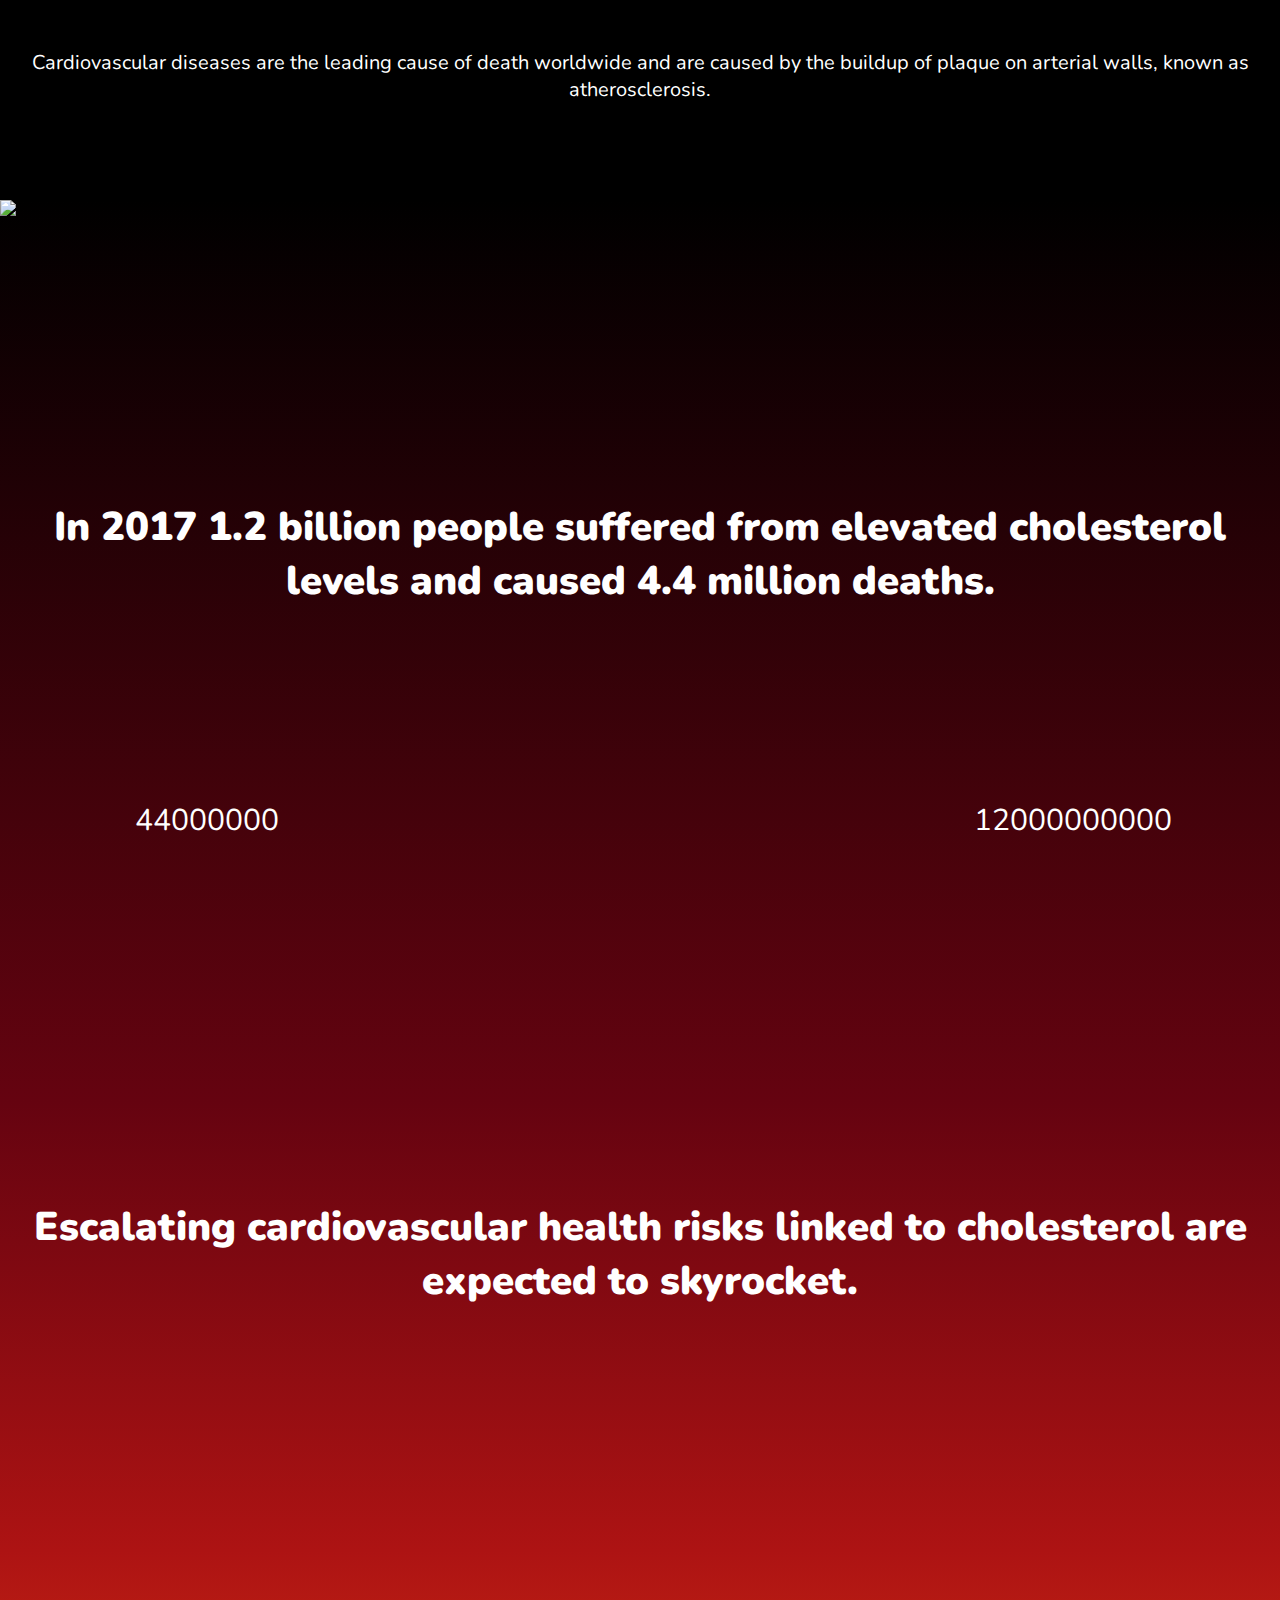
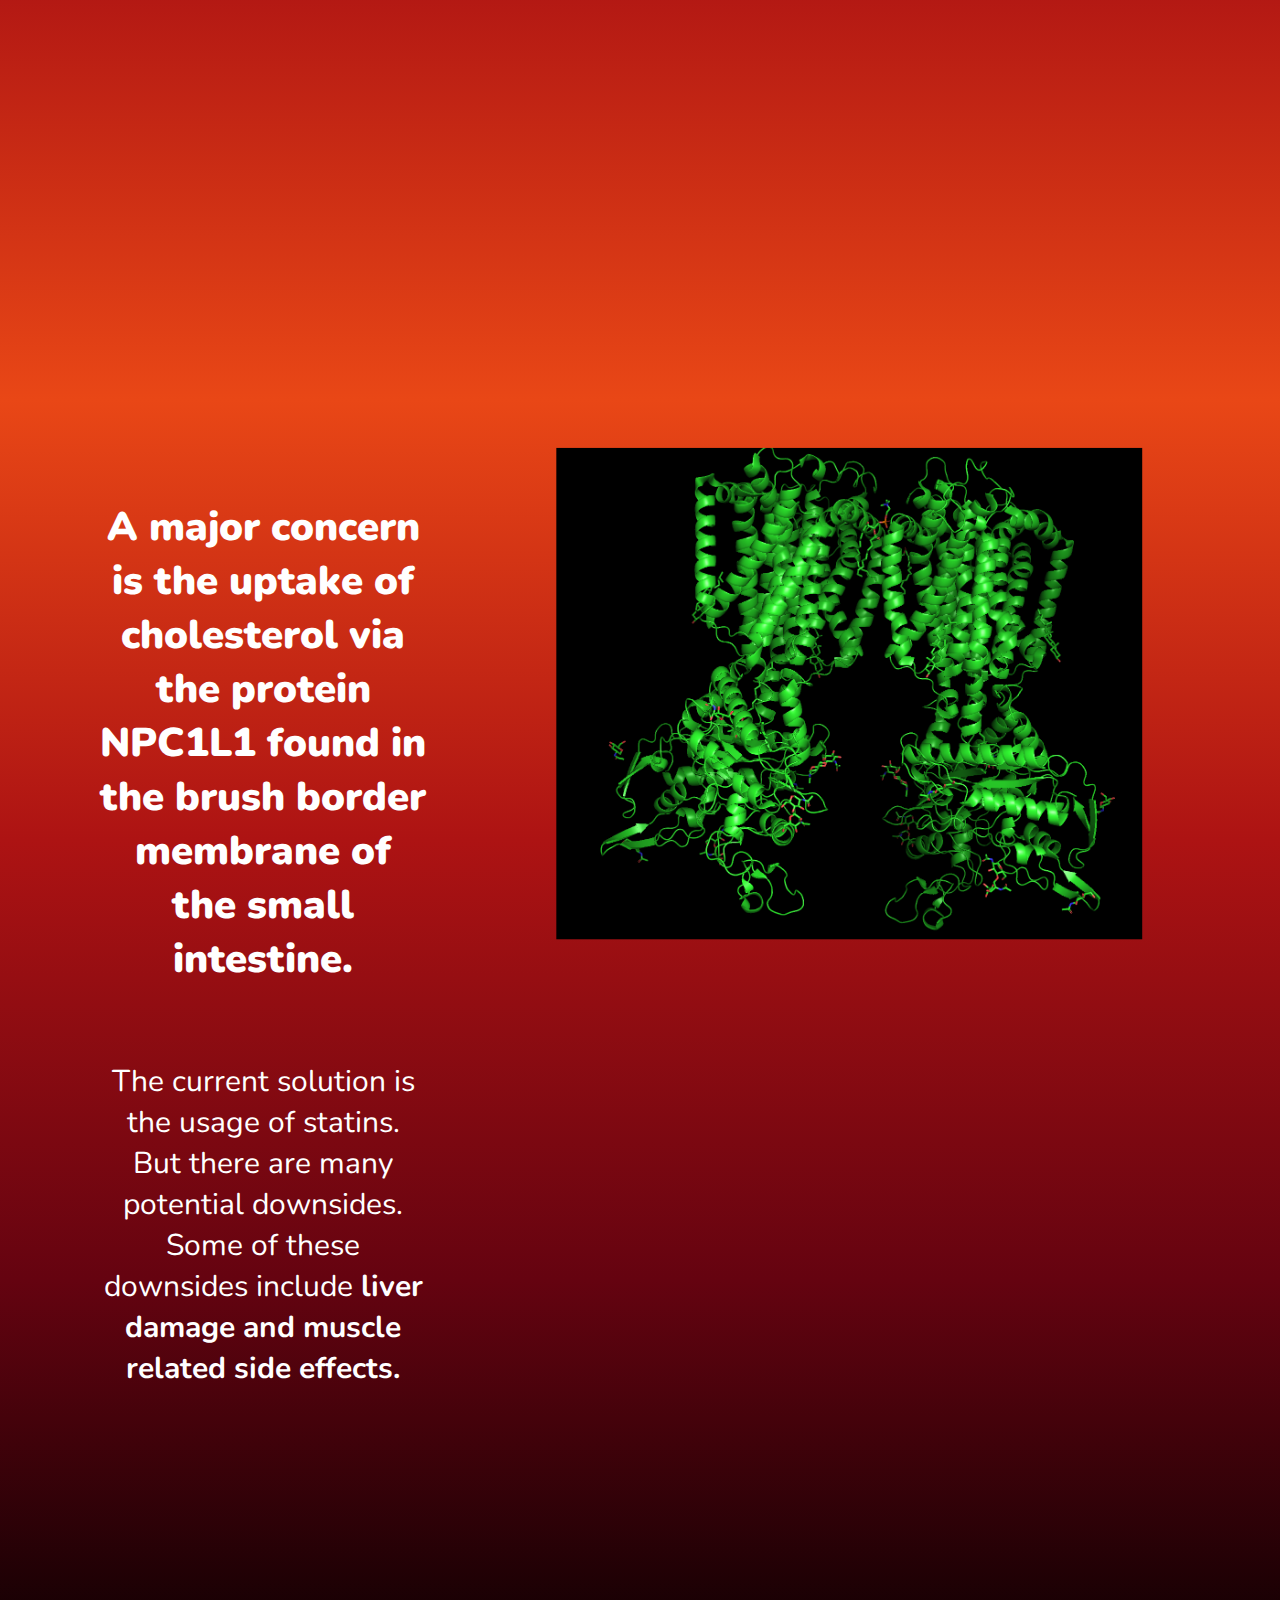
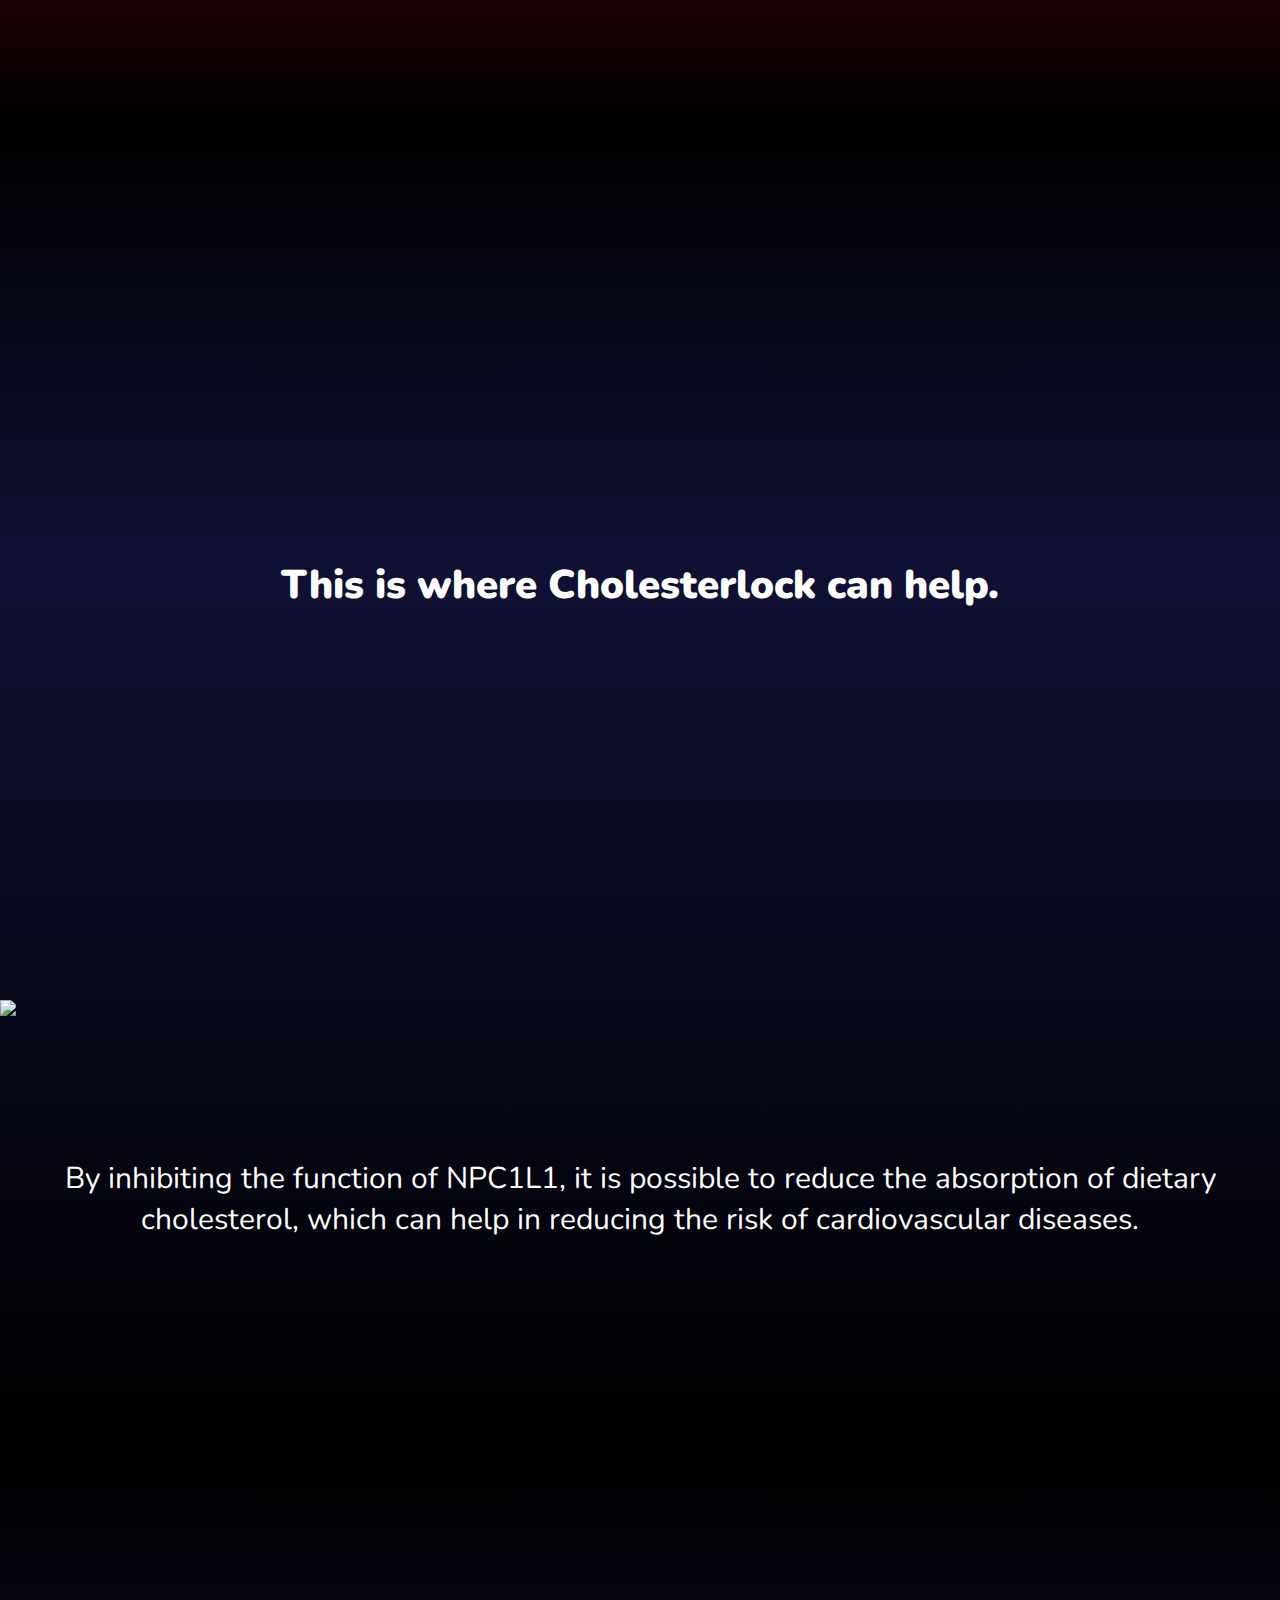
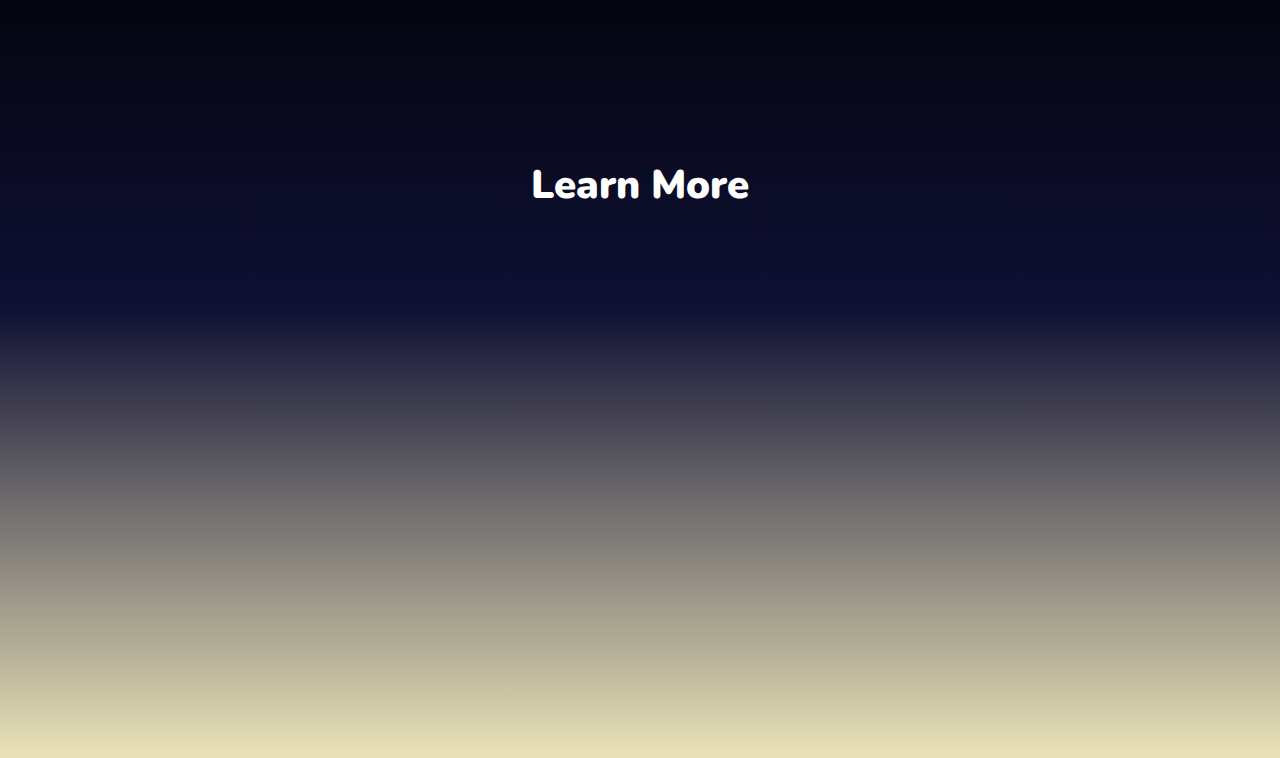
==== commit bcbbbbf4: "prototype" ====
--- a/description.html
+++ b/description.html
@@ -11,11 +11,15 @@
     integrity="sha384-EVSTQN3/azprG1Anm3QDgpJLIm9Nao0Yz1ztcQTwFspd3yD65VohhpuuCOmLASjC" crossorigin="anonymous">
   <meta http-equiv="X-UA-Compatible" content="IE=edge">
   <link rel="stylesheet" href="home-styling.css">
+  <script src="app.js"></script>
   <link rel="preconnect" href="https://fonts.googleapis.com">
 <link rel="preconnect" href="https://fonts.gstatic.com" crossorigin>
 <link href="https://fonts.googleapis.com/css2?family=Nunito:wght@300&display=swap" rel="stylesheet">
-  <script src="https://cdnjs.cloudflare.com/ajax/libs/gsap/3.12.0/gsap.min.js"></script>
-  <script src="https://cdnjs.cloudflare.com/ajax/libs/gsap/3.12.0/ScrollTrigger.min.js"></script>
+
+<!-- Import GSAP and then Scroll Trigger-->
+<script src="https://cdnjs.cloudflare.com/ajax/libs/gsap/3.9.1/gsap.min.js"></script>
+<script src="https://cdnjs.cloudflare.com/ajax/libs/gsap/3.9.1/ScrollTrigger.min.js"></script>
+
 
   <title>CholesterLock</title>
 </head>
@@ -30,17 +34,13 @@
 
 
 <!-- Section 2 Start -->
-<section id="section-2" class = "blackbg">
-  <div>
-    <h2 class = "section-2-text">Did You Know?</h2>
-    <div class="content-container">
-      <img id="heart" src="images/whiteheart.jpg" width="400" height="400">
-      <p id="heart-text" class = "white-text"> 
+<section class = " section-2 blackbg">
+    <h2 class = "section2-h2">Did You Know?</h2>
+      <img class="heart" src="images/whiteheart.jpg" width="400" height="400">
+      <p class = "white-text heart-text blur-text"> 
         Cardiovascular diseases are the leading cause of 
         death worldwide and are caused by the buildup of
         plaque on arterial walls, known as atherosclerosis.</p>
-    </div>
-  </div>
 </section>
 
 
@@ -49,7 +49,7 @@
 
 <!-- Section 3 Start -->
 <section class="section-3 grid-3">
-  <h2><strong>In 2017 1.2 billion people suffered from elevated cholesterol levels and caused 4.4 million deaths.</strong> </h2>
+  <h2 class = "section3-h2"><strong>In 2017 1.2 billion people suffered from elevated cholesterol levels and caused 4.4 million deaths.</strong> </h2>
     <div class = "data">44000000</div>
     <div class = "data">12000000000</div>
     <img src = '#'></img>
@@ -59,22 +59,21 @@
 
     <!-- Section 4 Start -->
     <section class="section-4">
-      <h2><strong>Escalating cardiovascular health risks linked to cholesterol are only expected to skyrocket.</strong></h2>
-      <img src = 'images/Cholesterol Molecule.svg'></img>
+      <h2 class = "section4-h2"><strong>Escalating cardiovascular health risks linked to cholesterol are expected to skyrocket.</strong></h2>
     </section>
     <!-- Section 4 End -->
 
     <!-- Section 5 Start -->
      <section class="section-5 grid-5">
-      <h2> <strong>A major concern is the uptake of cholesterol via the protein NPC1L1 found in the brush border membrane of the small intestine. </strong></h2>
-      <p> The current solution is the usage of statins. But there are many potential downsides. Some of these downsides include <strong>liver damage and muscle related side effects.</strong></p>
+      <h2 class ="section5-h2"> <strong>A major concern is the uptake of cholesterol via the protein NPC1L1 found in the brush border membrane of the small intestine. </strong></h2>
+      <p class = "section5-p"> The current solution is the usage of statins. But there are many potential downsides. Some of these downsides include <strong>liver damage and muscle related side effects.</strong></p>
       <img src = 'images/NPC1L1.svg'><img>
     </section>
     <!-- Section 5 End -->
 
      <!-- Section 6 Start -->
       <section class="section-6 grid-6">
-      <h2><strong>This is where Cholesterlock can help.</strong></h2>
+      <h2 class = "section6-h2"><strong>This is where Cholesterlock can help.</strong></h2>
       <img src= '#'></img>
       <p> By inhibiting the function of NPC1L1, it is possible to reduce the absorption of dietary cholesterol, which can help in reducing the risk of cardiovascular diseases.</p>
        </div>
@@ -84,31 +83,101 @@
 
        <!-- Section 7 Start -->
       <section class="section-7 grid-7">
-        <div>
-        <h2> text here </h2>
-         </div>
-        </section>
+        <h2 class = "section7-h2"><strong> Learn More</strong> </h2>
+      </section>
          <!-- Section 7 End -->
 
 
+<!-- Bootstrap JS -->
+<script src="https://cdn.jsdelivr.net/npm/bootstrap@5.0.2/dist/js/bootstrap.bundle.min.js" integrity="sha384-pzjYCq+mqQJET5IyDmZqTNRSqf9rdHpf1CGoMv2WU7Y7r8Fp9kSd3b++bQH6Q7N6" crossorigin="anonymous"></script>
 
 
 
+<!--GSAP Start-->
+
+<script>
+  gsap.registerPlugin(ScrollTrigger);
+
+var timeline = gsap.timeline();
+
+timeline.to(".heart", {
+  scrollTrigger: {
+    trigger: ".heart-text",
+    start: "20px 80%",
+    end: "bottom 300px",
+    scrub: true,
+    markers: false,
+    toggleActions: "restart pause reverse pause"
+  },
+  x: 200,
+});
+
+timeline.to(".section-3", {
+  scrollTrigger: {
+    scrub: true,
+    markers: false,
+    toggleActions: "restart pause reverse pause"
+  },
+});
+
+timeline.fromTo(".section4-h2", {opacity: 0},
+{
+  opacity: 1,
+  scrollTrigger: {
+    trigger: ".section4-h2",
+    start: "top 30%",
+    end: "bottom 20%",
+    scrub: true,
+    markers: false,
+    ease: "sine.out",
+    toggleActions: "restart pause reverse pause"
+  }
+});
+
+timeline.fromTo(".section5-h2", {opacity: 0},
+{
+  opacity: 1,
+  scrollTrigger: {
+    trigger: ".section5-h2",
+    start: "top 450px",
+    end: "bottom 20%",
+    scrub: true,
+    markers: false,
+    toggleActions: "restart pause reverse pause"
+  }
+});
+
+timeline.fromTo(".section5-p", {opacity: 0},
+{
+  opacity: 1,
+  scrollTrigger: {
+    trigger: ".section5-p",
+    start: "top 700px",
+    end: "bottom 500",
+    scrub: true,
+    markers: true,
+    toggleActions: "restart pause reverse pause"
+  }
+});
+
+timeline.fromTo(".section6-h2", {opacity: 0},
+{
+  opacity: 1,
+  scrollTrigger: {
+    trigger: ".section6-h2",
+    start: "top 30%",
+    end: "bottom 20%",
+    scrub: true,
+    pin: true,
+    markers: false,
+    toggleActions: "restart pause reverse pause"
+  }
+});
 
 
+</script>
 
-<!---GSAP Start--------------------------------------->
-
-  <script>
-
-gsap.registerPlugin(ScrollTrigger, MotionPathPlugin);
-
-  </script>
-
-<!-- GSAP END------------------------------------------------------------>
-
-<!-- Bootstrap JS -->
-<script src="https://cdn.jsdelivr.net/npm/bootstrap@5.0.2/dist/js/bootstrap.bundle.min.js" integrity="sha384-pzjYCq+mqQJET5IyDmZqTNRSqf9rdHpf1CGoMv2WU7Y7r8Fp9kSd3b++bQH6Q7N6" crossorigin="anonymous"></script>
+<!--GSAP End-->
 
 <!-- jQuery -->
 <script src="https://code.jquery.com/jquery-3.6.0.min.js"></script>
--- a/home-styling.css
+++ b/home-styling.css
@@ -69,39 +69,44 @@
 }
 
 .section-5{
-  background: linear-gradient(#E94716, #ff6a0d)
+  background: linear-gradient(#E94716, #AD1313,#650310,black,#0F1034 )
 }
 
 .section-6 {
-  background: linear-gradient(#ff6a0d,#ffb640)
+  background: linear-gradient(#0F1034,black)
 }
 
 .section-7 {
-  background: linear-gradient(#ffb640, #EAE2b7)
+  background: linear-gradient(black,#0F1034, #EAE2b7)
 }
 
 /* Placement */
 
 .grid-2 {
   margin-top: 150px;
-  grid-template-columns: 3;
-  grid-template-rows: 3;
+  grid-template-columns: 1fr 1fr 1fr;
+  grid-template-rows:  1fr 1fr 1fr;
 }
 
 .section-2 h2{
   margin-top:100px;
-  grid-row:1;
+  grid-row: 1;
   grid-column:2;
+  text-align: center;
 }
 
 .section-2 img{
   grid-row:2;
   grid-column:2;
+
 }
 
 .section-2 p{
   grid-row:3;
   grid-column:2;
+  font-size: 20px;
+  text-align: center;
+
 }
 
 .grid-3{
@@ -132,24 +137,15 @@
 
 .grid-4 {
   display: grid;
-  grid-template-rows: 1fr 1fr 1fr 1fr 1fr;
-  grid-template-columns: 1fr 1fr 1fr 1fr 1fr;
+  grid-template-rows: 1fr 1fr 1fr;
+  grid-template-columns: 1fr 1fr 1fr;
 }
 
 .section-4 h2 {
   margin-top: 100px;
-  grid-column: 2/ span 2;
-  grid-row: 3;
-  margin-left: 100px;
-  margin-right: 100px;
-  text-align: center;
-}
-
-.section-4 img {
-  grid-column: 3;
-  grid-row: 4 / span 1;
-  width: 1000px;
-  height: 1000px;
+  grid-column: 1 / span 3;
+  grid-row: 1;
+  text-align: center;
 }
 
 .grid-5 {
@@ -163,6 +159,7 @@
   grid-row: 1;
   margin-left: 100px;
   text-align: center;
+  margin-top: 100px
 }
 
 .section-5 p {
@@ -171,6 +168,7 @@
   margin-left: 100px;
   margin-top: 75px;
   text-align: center;
+  font-size: 30px;
 }
 
 .section-5 img {
@@ -194,8 +192,18 @@
 .section-6 p{
   grid-row: 3;
   text-align: center;
-}
-
-
-
-
+  font-size: 30px;
+  margin-left: 50px;
+  margin-right: 50px;
+}
+
+.grid-7 {
+  grid-template-rows: 1fr 1fr 1fr;
+  grid-template-columns: 1fr 1fr 1fr;
+}
+
+.section-7 h2 {
+  grid-row: 2;
+  grid-column: 2;
+  text-align: center;
+}